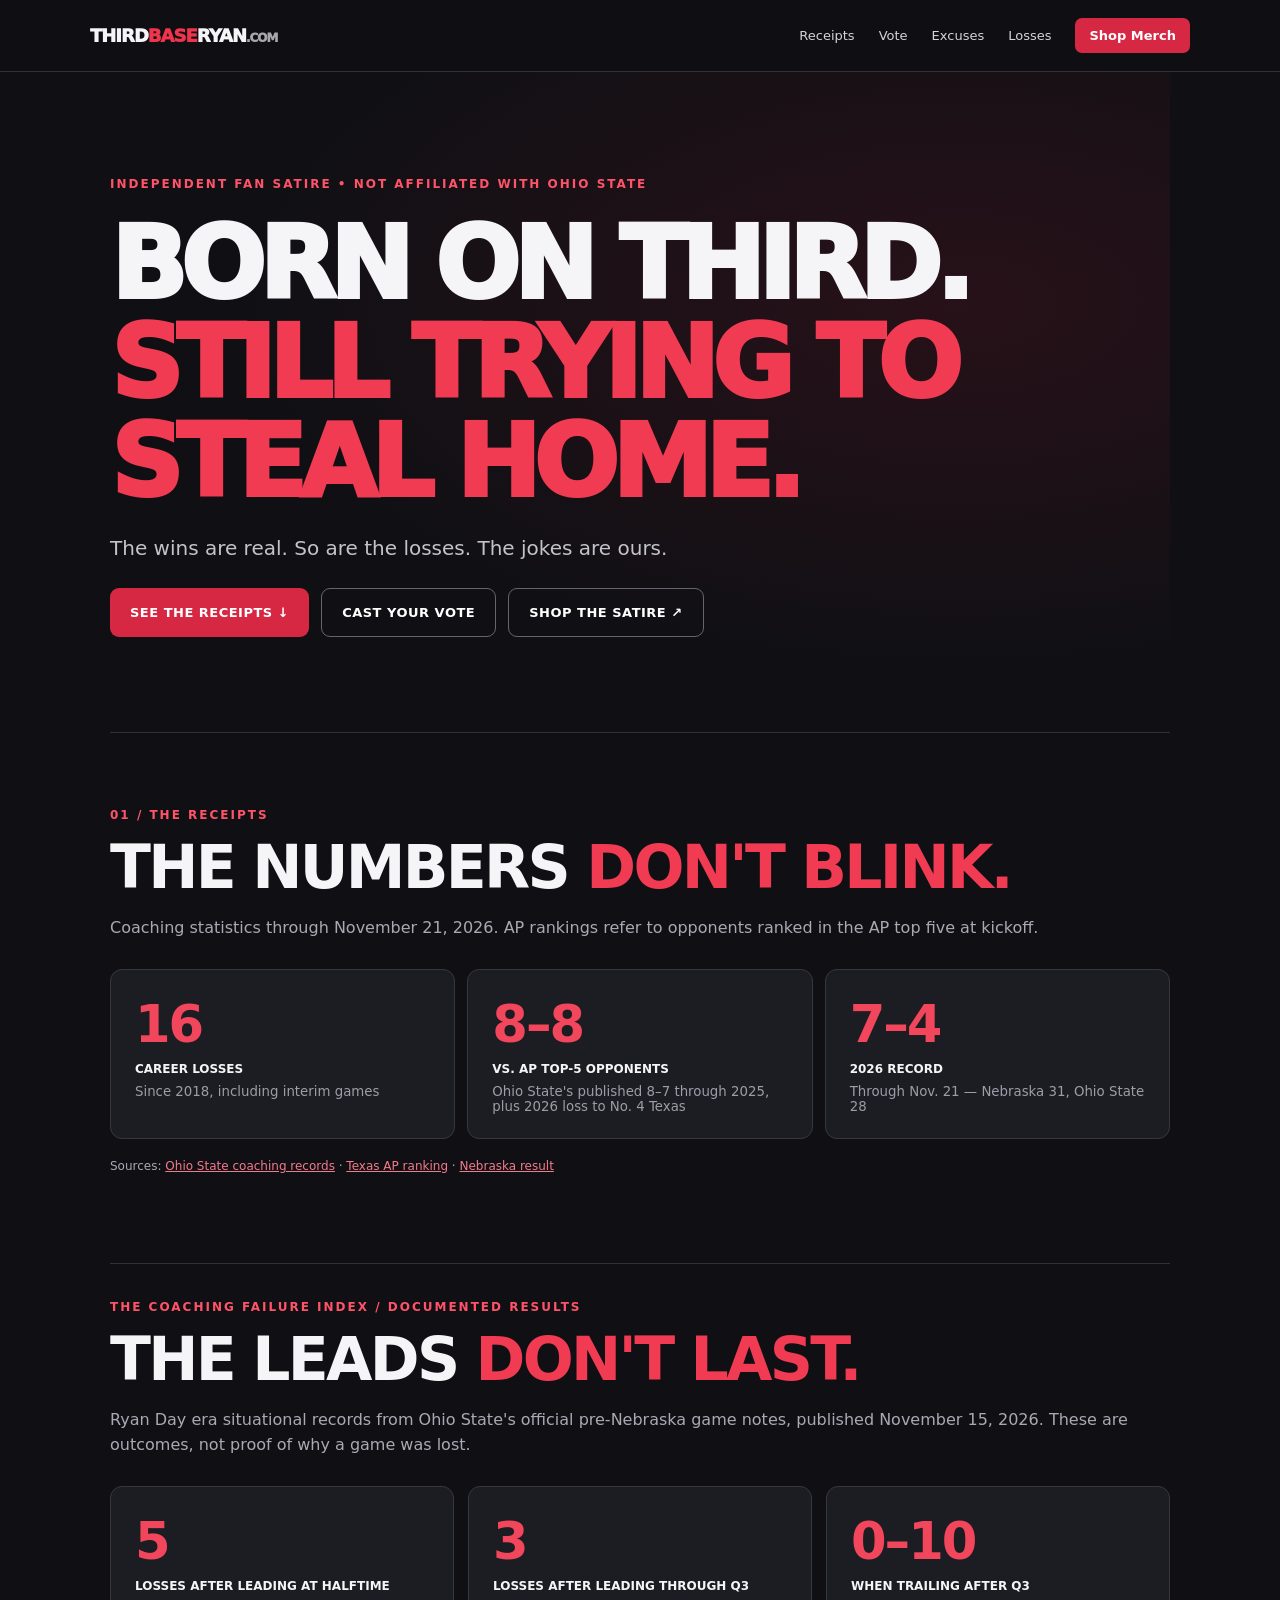
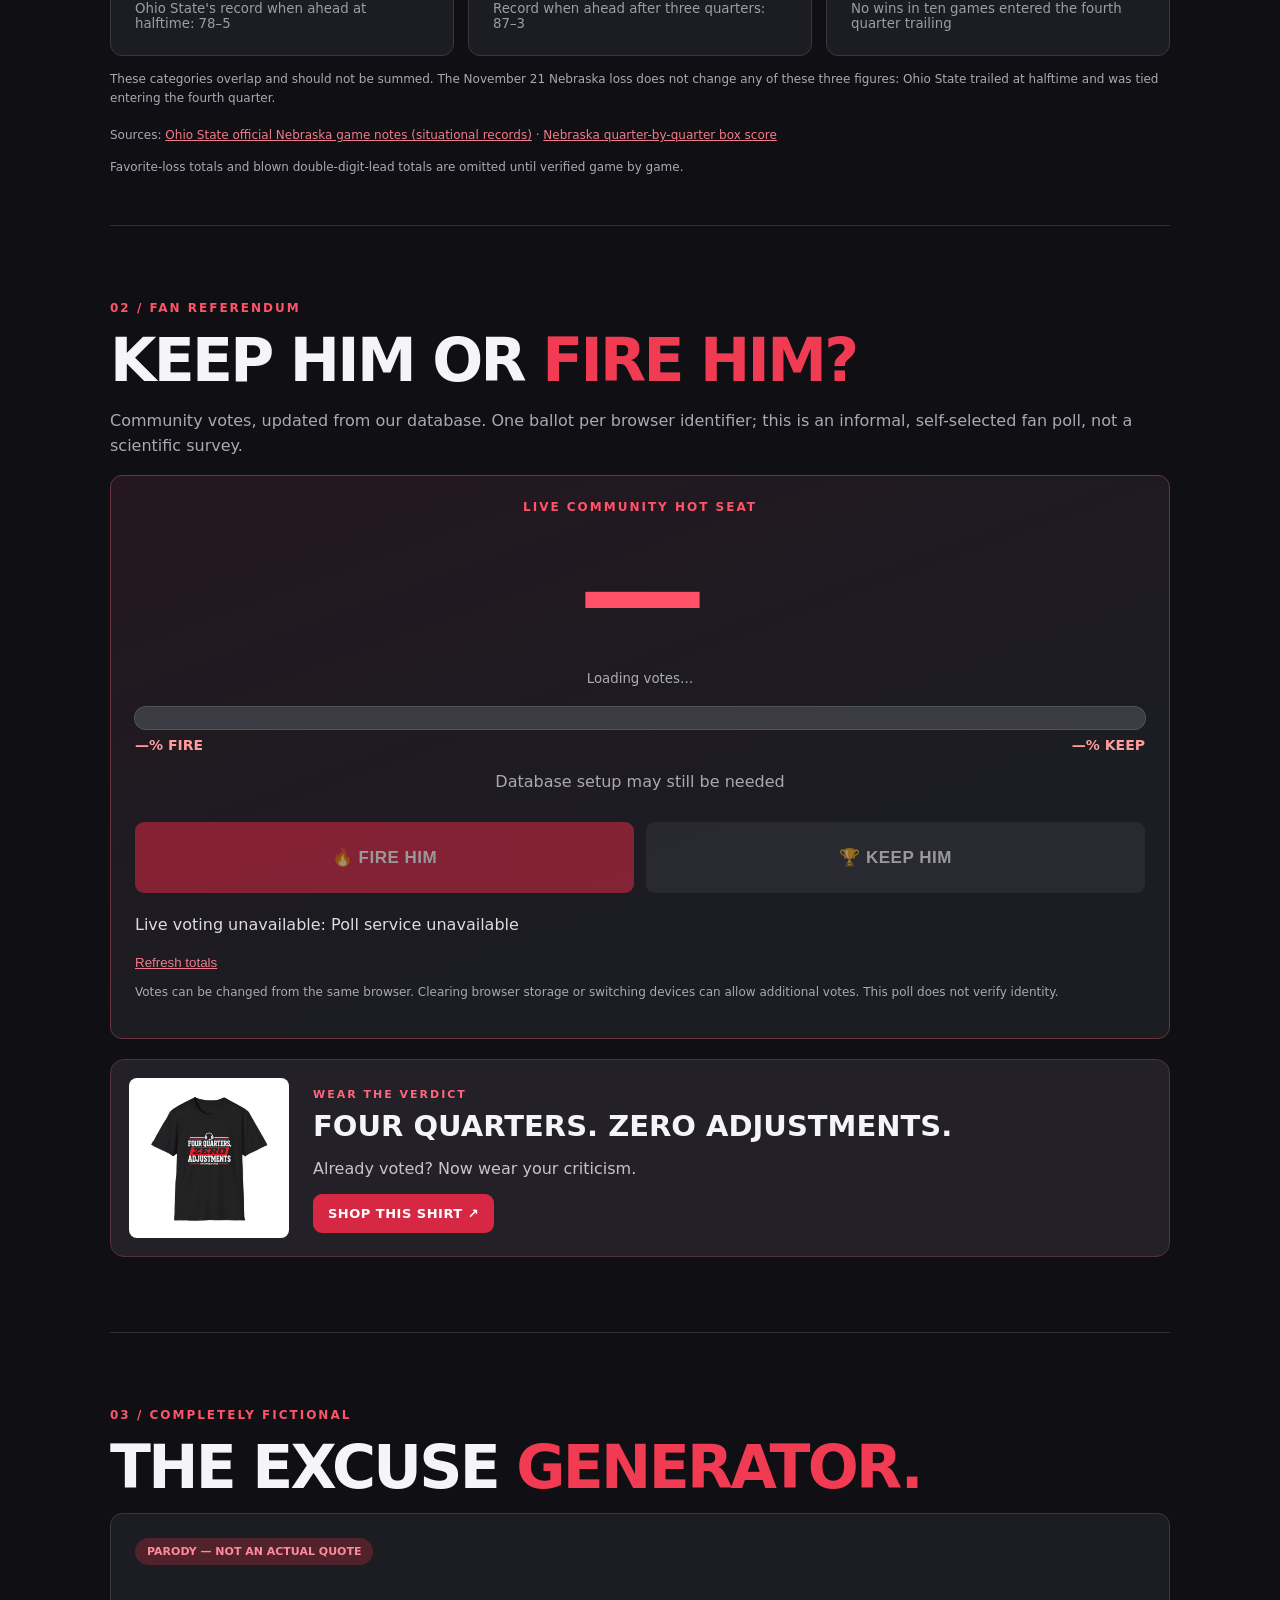
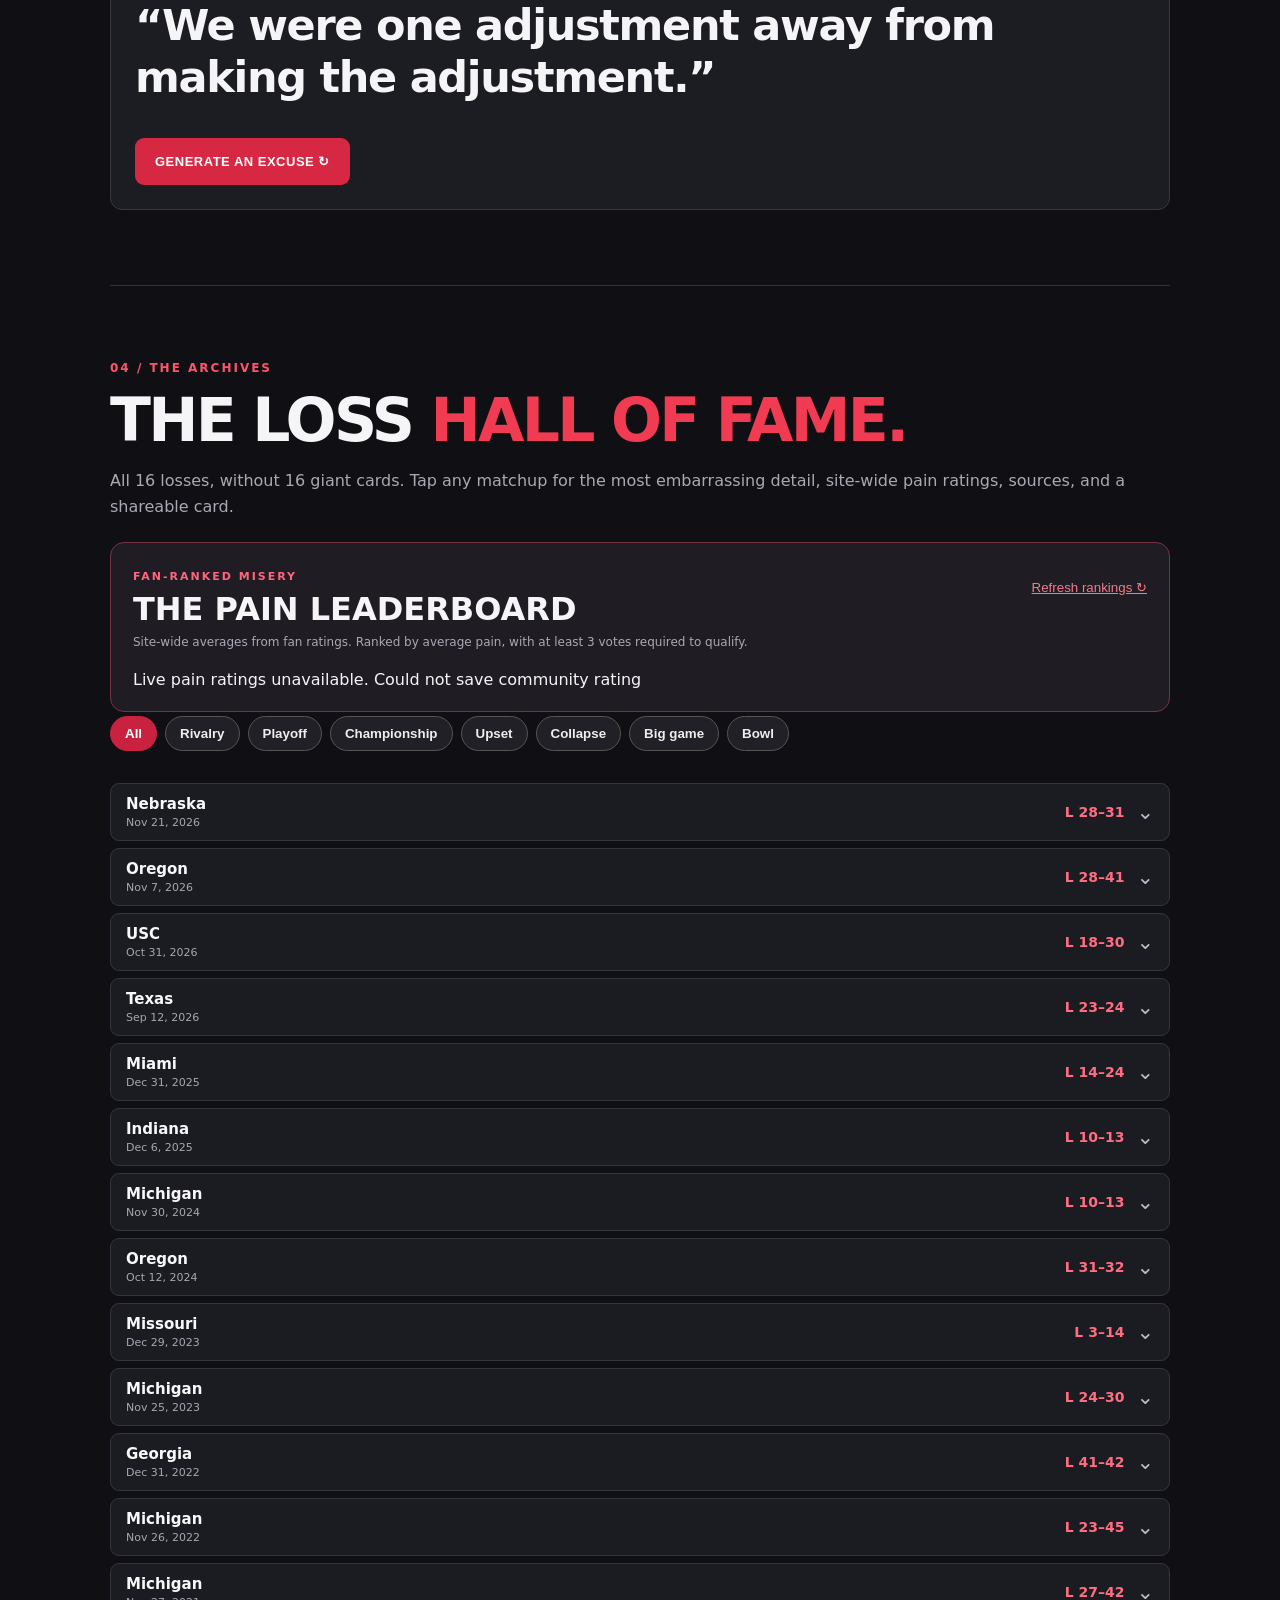
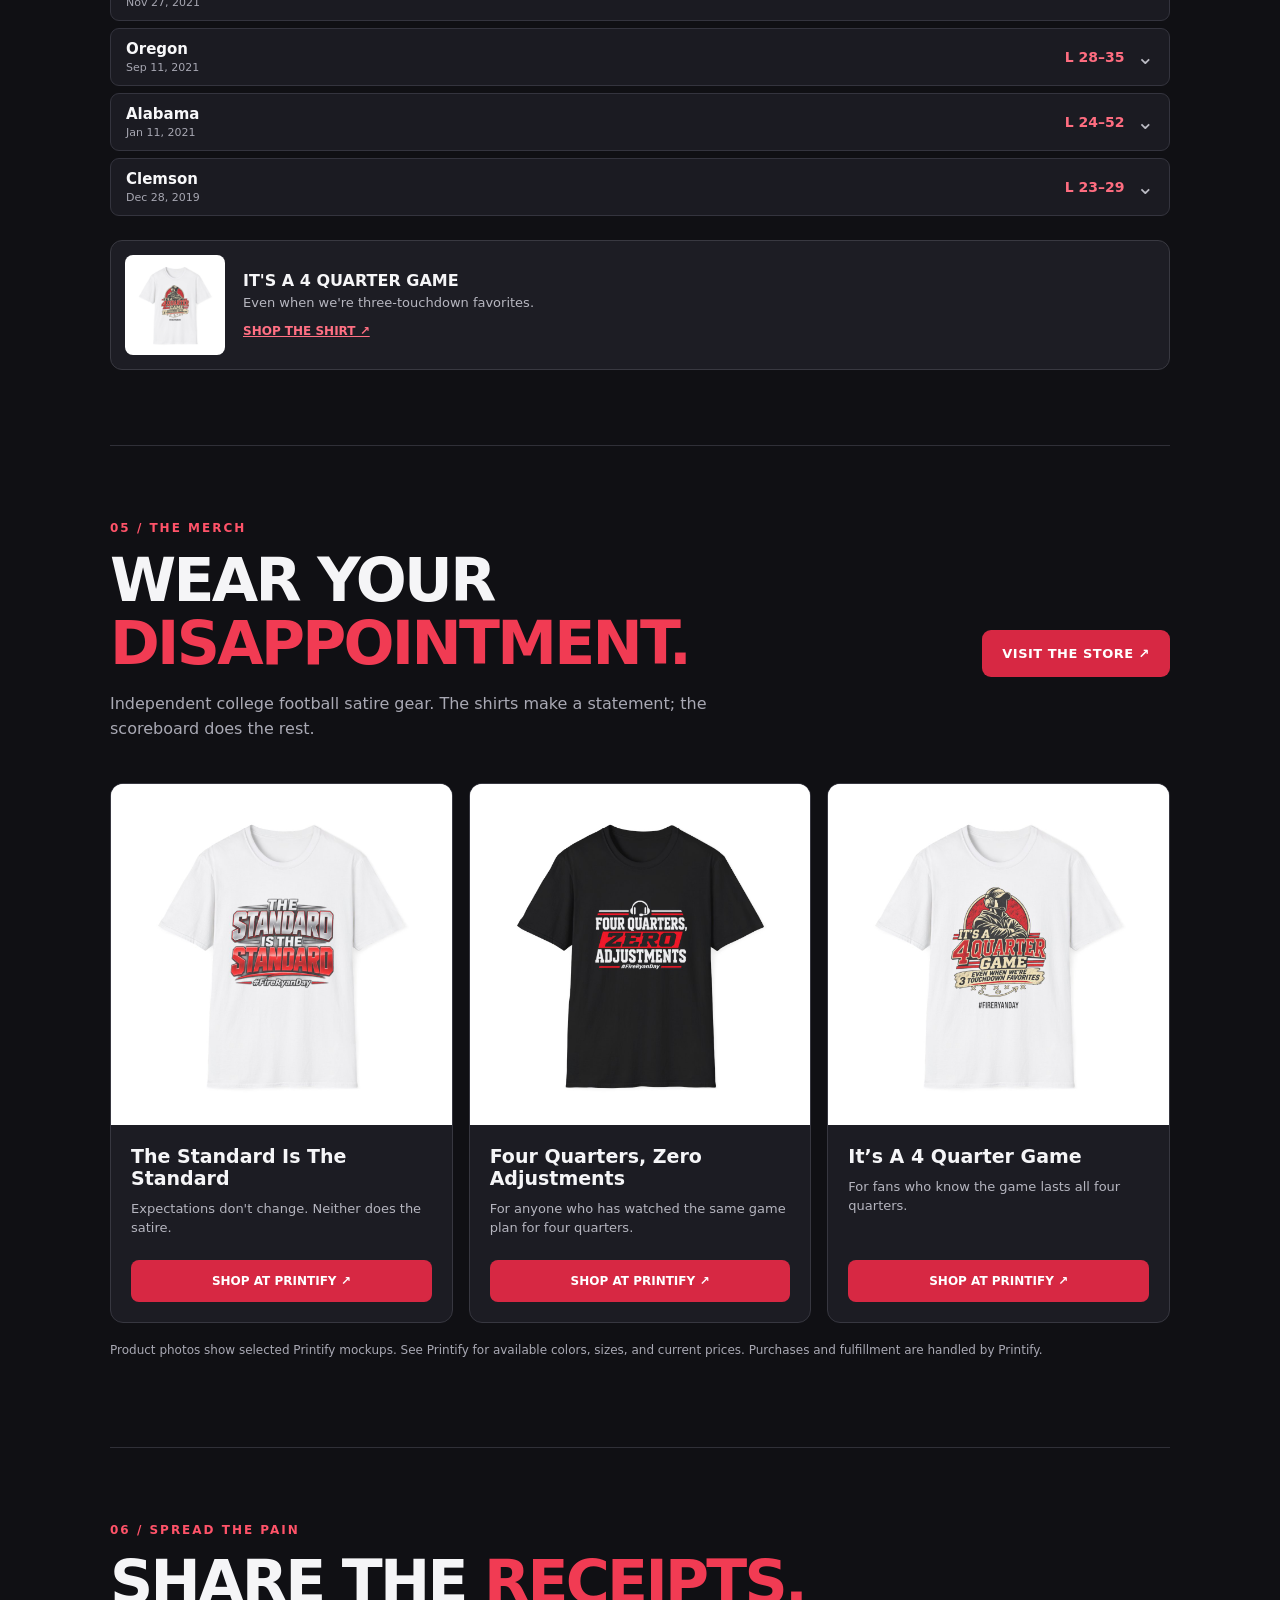
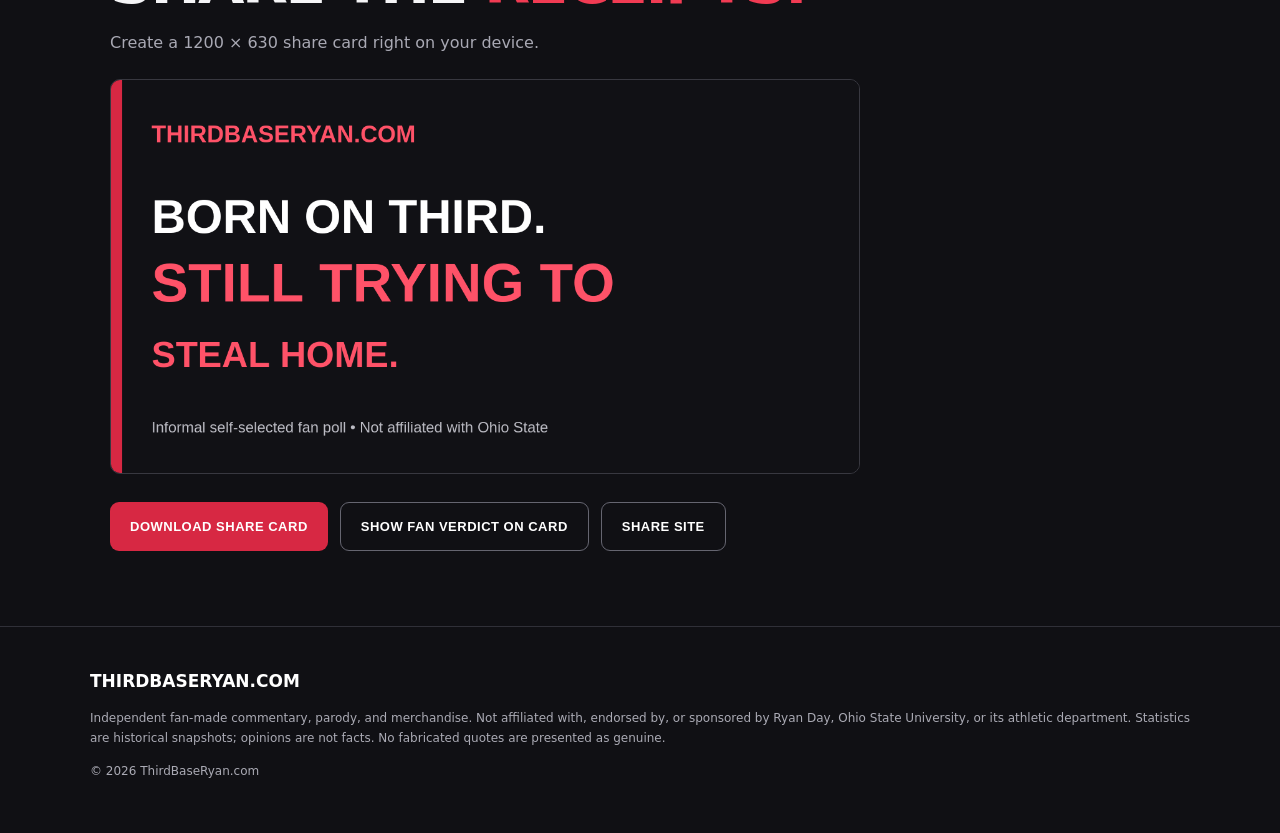
==== index.html @ 475bddb1 "Add files via upload" ====
<!doctype html><html lang="en"><head><meta charset="utf-8"><meta name="viewport" content="width=device-width,initial-scale=1"><meta name="theme-color" content="#101014"><meta name="description" content="Third Base Ryan: independent Ohio State coaching satire, sourced statistics, fan polls and the loss hall of fame."><meta property="og:type" content="website"><meta property="og:url" content="https://thirdbaseryan.com/"><meta property="og:site_name" content="ThirdBaseRyan"><meta property="og:title" content="ThirdBaseRyan | College Football Satire"><meta property="og:description" content="Born on Third. Still Trying to Steal Home. Vote, explore the Loss Hall of Fame, and join the satire."><meta property="og:image" content="https://thirdbaseryan.com/images/social-preview.png"><meta property="og:image:secure_url" content="https://thirdbaseryan.com/images/social-preview.png"><meta property="og:image:width" content="1200"><meta property="og:image:height" content="630"><meta property="og:image:alt" content="ThirdBaseRyan — Born on Third. Still Trying to Steal Home."><meta name="twitter:card" content="summary_large_image"><meta name="twitter:title" content="ThirdBaseRyan | College Football Satire"><meta name="twitter:description" content="Born on Third. Still Trying to Steal Home."><meta name="twitter:image" content="https://thirdbaseryan.com/images/social-preview.png"><title>ThirdBaseRyan.com | Born on Third</title><link rel="stylesheet" href="style.css"></head><body><header><a class="brand" href="#top">THIRD<span>BASE</span>RYAN<span class="dot">.COM</span></a><button class="menu" id="menu" aria-label="Toggle navigation" aria-expanded="false">☰</button><nav id="nav"><a href="#receipts">Receipts</a><a href="#vote">Vote</a><a href="#excuses">Excuses</a><a href="#losses">Losses</a><a class="nav-shop" href="#merch">Shop Merch</a></nav></header><main id="top"><section class="hero"><div class="eyebrow">INDEPENDENT FAN SATIRE • NOT AFFILIATED WITH OHIO STATE</div><h1>BORN ON THIRD.<br><em>STILL TRYING TO<br>STEAL HOME.</em></h1><p>The wins are real. So are the losses. The jokes are ours.</p><div class="actions"><a class="btn" href="#receipts">SEE THE RECEIPTS ↓</a><a class="btn ghost" href="#vote">CAST YOUR VOTE</a><a class="btn ghost" href="#merch">SHOP THE SATIRE ↗</a></div></section><section id="receipts"><div class="sectionlabel">01 / THE RECEIPTS</div><h2>THE NUMBERS <em>DON'T BLINK.</em></h2><p class="muted">Coaching statistics through November 21, 2026. AP rankings refer to opponents ranked in the AP top five at kickoff.</p><div class="stats receipts-stats"><article class="stat"><strong>16</strong><span>CAREER LOSSES</span><small>Since 2018, including interim games</small></article><article class="stat"><strong>8–8</strong><span>VS. AP TOP-5 OPPONENTS</span><small>Ohio State's published 8–7 through 2025, plus 2026 loss to No. 4 Texas</small></article><article class="stat"><strong>7–4</strong><span>2026 RECORD</span><small>Through Nov. 21 — Nebraska 31, Ohio State 28</small></article></div><p class="sources">Sources: <a href="https://ohiostatebuckeyes.com/staff-directory/ryan-day/108" target="_blank" rel="noopener">Ohio State coaching records</a> · <a href="https://www.ncaa.com/news/football/article/2026-09-13/texas-climbs-no-1-oregon-plummets-latest-ap-top-25-college-football-rankings" target="_blank" rel="noopener">Texas AP ranking</a> · <a href="https://ohiostatebuckeyes.com/news/2026/11/21/football-buckeyes-drop-tightly-contested-game-at-nebraska" target="_blank" rel="noopener">Nebraska result</a></p></section><section id="failure-index" aria-labelledby="failure-title" style="padding-top:36px;padding-bottom:36px"><div class="sectionlabel">THE COACHING FAILURE INDEX / DOCUMENTED RESULTS</div><h2 id="failure-title">THE LEADS <em>DON'T LAST.</em></h2><p class="muted">Ryan Day era situational records from Ohio State's official pre-Nebraska game notes, published November 15, 2026. These are outcomes, not proof of why a game was lost.</p><div class="stats" style="display:grid;grid-template-columns:repeat(auto-fit,minmax(190px,1fr));gap:14px"><article class="stat"><strong>5</strong><span>LOSSES AFTER LEADING AT HALFTIME</span><small>Ohio State's record when ahead at halftime: 78–5</small></article><article class="stat"><strong>3</strong><span>LOSSES AFTER LEADING THROUGH Q3</span><small>Record when ahead after three quarters: 87–3</small></article><article class="stat"><strong>0–10</strong><span>WHEN TRAILING AFTER Q3</span><small>No wins in ten games entered the fourth quarter trailing</small></article></div><p class="muted small" style="margin-top:14px">These categories overlap and should not be summed. The November 21 Nebraska loss does not change any of these three figures: Ohio State trailed at halftime and was tied entering the fourth quarter.</p><p class="sources">Sources: <a href="https://ohiostatebuckeyes.com/documents/download/2026/11/15/11_Nebraska.pdf" target="_blank" rel="noopener noreferrer">Ohio State official Nebraska game notes (situational records)</a> · <a href="https://ohiostatebuckeyes.com/news/2026/11/21/football-buckeyes-drop-tightly-contested-game-at-nebraska" target="_blank" rel="noopener noreferrer">Nebraska quarter-by-quarter box score</a></p><p class="muted small">Favorite-loss totals and blown double-digit-lead totals are omitted until verified game by game.</p></section><section id="vote"><div class="sectionlabel">02 / FAN REFERENDUM</div><h2>KEEP HIM OR <em>FIRE HIM?</em></h2><p class="muted">Community votes, updated from our database. One ballot per browser identifier; this is an informal, self-selected fan poll, not a scientific survey.</p><div class="panel"><div class="hotseat"><span>LIVE COMMUNITY HOT SEAT</span><strong id="heatValue">—</strong><small id="heatLabel">Loading votes…</small><div class="meter" role="progressbar" aria-label="Percent voting fire" aria-valuemin="0" aria-valuemax="100" aria-valuenow="0" id="heatMeter"><div id="heatFill"></div></div><div class="meterLabels"><span id="firePct">—% FIRE</span><span id="keepPct">—% KEEP</span></div><p id="voteCount" class="muted">Loading…</p></div><div class="votegrid"><button data-vote="fire" class="vote fire" disabled>🔥 FIRE HIM</button><button data-vote="keep" class="vote keep" disabled>🏆 KEEP HIM</button></div><div id="voteResult" class="result" aria-live="polite">Connecting to community poll…</div><div id="postVoteShare" class="post-vote-share" hidden><p id="postVoteMessage"></p><button class="btn" id="shareMyVote">SHARE MY VOTE ↗</button></div><button class="textbtn" id="refreshVote">Refresh totals</button><p class="muted small">Votes can be changed from the same browser. Clearing browser storage or switching devices can allow additional votes. This poll does not verify identity.</p></div><aside class="featured-merch"><a class="featured-image" href="https://thirdbaseryan.printify.me/product/34878460" target="_blank" rel="noopener noreferrer"><img src="images/merch-zero-adjustments.jpg" alt="Four Quarters, Zero Adjustments black shirt" loading="lazy"></a><div><span class="feature-kicker">WEAR THE VERDICT</span><h3>FOUR QUARTERS. ZERO ADJUSTMENTS.</h3><p>Already voted? Now wear your criticism.</p><a class="btn" href="https://thirdbaseryan.printify.me/product/34878460" target="_blank" rel="noopener noreferrer">SHOP THIS SHIRT ↗</a></div></aside></section><section id="excuses"><div class="sectionlabel">03 / COMPLETELY FICTIONAL</div><h2>THE EXCUSE <em>GENERATOR.</em></h2><div class="panel quote"><span class="pill">PARODY — NOT AN ACTUAL QUOTE</span><blockquote id="excuse">“We were one adjustment away from making the adjustment.”</blockquote><button class="btn" id="nextExcuse">GENERATE AN EXCUSE ↻</button></div></section><section id="losses"><div class="sectionlabel">04 / THE ARCHIVES</div><h2>THE LOSS <em>HALL OF FAME.</em></h2><p class="muted">All 16 losses, without 16 giant cards. Tap any matchup for the most embarrassing detail, site-wide pain ratings, sources, and a shareable card.</p><div class="pain-leaderboard" aria-labelledby="pain-leaderboard-title"><div class="pain-board-head"><div><span class="feature-kicker">FAN-RANKED MISERY</span><h3 id="pain-leaderboard-title">THE PAIN LEADERBOARD</h3><p class="muted small">Site-wide averages from fan ratings. Ranked by average pain, with at least 3 votes required to qualify.</p></div><button id="refreshPain" class="textbtn" type="button">Refresh rankings ↻</button></div><div id="painLeaderboard" aria-live="polite" class="pain-board-list"><p class="muted">Loading community rankings…</p></div></div><div id="lossList" class="losslist"></div><aside class="loss-merch-callout"><img src="images/merch-four-quarter-game.jpg" alt="It’s A 4 Quarter Game shirt" loading="lazy"><div><strong>IT'S A 4 QUARTER GAME</strong><p>Even when we're three-touchdown favorites.</p><a href="https://thirdbaseryan.printify.me/product/34878092" target="_blank" rel="noopener noreferrer">SHOP THE SHIRT ↗</a></div></aside></section><section id="merch" aria-labelledby="merch-title"><div class="sectionlabel">05 / THE MERCH</div><div class="merch-intro"><div><h2 id="merch-title">WEAR YOUR <em>DISAPPOINTMENT.</em></h2><p class="muted">Independent college football satire gear. The shirts make a statement; the scoreboard does the rest.</p></div><a class="btn" href="https://thirdbaseryan.printify.me/" target="_blank" rel="noopener noreferrer">VISIT THE STORE ↗</a></div><div class="merch-grid"><article class="merch-card"><div class="merch-art merch-photo"><img src="images/merch-standard.jpg" alt="The Standard Is The Standard white T-shirt product mockup" loading="lazy" width="1200" height="1200"></div><div class="merch-info"><h3>The Standard Is The Standard</h3><p>Expectations don't change. Neither does the satire.</p><a href="https://thirdbaseryan.printify.me/product/34878216" target="_blank" rel="noopener noreferrer" aria-label="Shop The Standard Is The Standard at Printify">SHOP AT PRINTIFY ↗</a></div></article><article class="merch-card"><div class="merch-art merch-photo"><img src="images/merch-zero-adjustments.jpg" alt="Four Quarters Zero Adjustments black T-shirt product mockup" loading="lazy" width="1200" height="1200"></div><div class="merch-info"><h3>Four Quarters, Zero Adjustments</h3><p>For anyone who has watched the same game plan for four quarters.</p><a href="https://thirdbaseryan.printify.me/product/34878460" target="_blank" rel="noopener noreferrer" aria-label="Shop Four Quarters Zero Adjustments at Printify">SHOP AT PRINTIFY ↗</a></div></article><article class="merch-card"><div class="merch-art merch-photo"><img src="images/merch-four-quarter-game.jpg" alt="It’s A 4 Quarter Game white T-shirt product mockup" loading="lazy" width="1200" height="1200"></div><div class="merch-info"><h3>It’s A 4 Quarter Game</h3><p>For fans who know the game lasts all four quarters.</p><a href="https://thirdbaseryan.printify.me/product/34878092" target="_blank" rel="noopener noreferrer" aria-label="Shop It’s A 4 Quarter Game at Printify">SHOP AT PRINTIFY ↗</a></div></article></div><p class="merch-note">Product photos show selected Printify mockups. See Printify for available colors, sizes, and current prices. Purchases and fulfillment are handled by Printify.</p></section><section id="share"><div class="sectionlabel">06 / SPREAD THE PAIN</div><h2>SHARE THE <em>RECEIPTS.</em></h2><p class="muted">Create a 1200 × 630 share card right on your device.</p><canvas id="shareCanvas" width="1200" height="630" aria-label="Share card preview"></canvas><div class="actions"><button class="btn" id="download">DOWNLOAD SHARE CARD</button><button class="btn ghost" id="verdictCard">SHOW FAN VERDICT ON CARD</button><button class="btn ghost" id="shareButton">SHARE SITE</button></div></section></main><footer><b>THIRDBASERYAN.COM</b><p>Independent fan-made commentary, parody, and merchandise. Not affiliated with, endorsed by, or sponsored by Ryan Day, Ohio State University, or its athletic department. Statistics are historical snapshots; opinions are not facts. No fabricated quotes are presented as genuine.</p><p>© <span id="year"></span> ThirdBaseRyan.com</p></footer><script src="app.js" defer></script></body></html>
---- style.css ----
:root{font-family:Inter,system-ui,-apple-system,Arial,sans-serif;color:#f5f5f7;background:#101014;scroll-behavior:smooth}*{box-sizing:border-box}body{margin:0}a{color:inherit}header{height:72px;display:flex;align-items:center;justify-content:space-between;gap:20px;padding:0 max(20px,calc((100vw - 1100px)/2));border-bottom:1px solid #303038;position:sticky;top:0;background:#101014f5;z-index:5}.brand{font-size:18px;font-weight:1000;text-decoration:none;letter-spacing:-1px}.brand span{color:#ef344c}.brand .dot{color:#a7a7ae;font-size:12px}nav{display:flex;gap:24px}nav a{text-decoration:none;font-size:13px;color:#d4d4dc}nav a:hover{color:#ff5064}.menu{display:none}main{max-width:1100px;margin:auto;padding:0 20px}.hero{padding:105px 0 95px;min-height:570px;background:radial-gradient(ellipse at 80% 35%,#57132255,transparent 60%)}.eyebrow,.sectionlabel{font-size:12px;font-weight:900;letter-spacing:2px;color:#ff5369}.hero h1{font-size:clamp(46px,8vw,100px);letter-spacing:-.065em;line-height:.99;margin:24px 0;font-weight:1000}em{color:#f13b53;font-style:normal}.hero p{font-size:20px;color:#c3c3cb}.actions{display:flex;gap:12px;flex-wrap:wrap;margin-top:28px}.btn,.vote{border:0;cursor:pointer;text-decoration:none;display:inline-flex;align-items:center;justify-content:center;border-radius:9px;padding:16px 20px;background:#d72843;color:white;font-size:13px;font-weight:900;letter-spacing:.5px}.btn:hover,.vote:hover{filter:brightness(1.15)}.ghost{background:transparent;border:1px solid #656570}.sectionlabel{margin-bottom:14px}section:not(.hero){padding:75px 0;border-top:1px solid #303038}h2{font-size:clamp(32px,5vw,60px);line-height:1.05;letter-spacing:-.045em;margin:0 0 14px}.muted,.sources{color:#a9a9b4;line-height:1.6}.sources{font-size:12px;margin-top:18px}.sources a{color:#f17b8b}.stats{display:grid;grid-template-columns:repeat(4,1fr);gap:12px;margin-top:28px}.stat,.panel,.loss{background:#1c1c23;border:1px solid #373740;border-radius:12px;padding:24px}.stat strong{display:block;color:#f1465b;font-size:clamp(34px,4vw,57px);letter-spacing:-2px}.stat span{font-size:12px;font-weight:900;display:block;margin-top:8px}.stat small{display:block;color:#9d9da7;margin-top:8px}.votegrid{display:grid;grid-template-columns:1fr 1fr;gap:12px}.vote{font-size:17px;padding:25px 10px}.keep{background:#34343d}.vote:disabled{opacity:.55;cursor:default}.result{margin-top:22px;color:#ddd;min-height:25px}.textbtn{background:none;border:0;color:#f17b8b;text-decoration:underline;cursor:pointer;margin-top:15px;padding:0}.pill{display:inline-block;background:#51212c;color:#ff8b9a;border-radius:30px;padding:7px 12px;font-size:11px;font-weight:900}.quote blockquote{font-size:clamp(25px,4vw,43px);line-height:1.2;font-weight:850;letter-spacing:-.03em;margin:35px 0}.losslist{display:grid;gap:12px;margin-top:25px}.loss{display:flex;justify-content:space-between;gap:20px;align-items:center}.loss h3{margin:0 0 8px}.loss p{color:#aaaab4;margin:0 0 8px}.loss a{font-size:12px;color:#ff8b9a}.score{font-size:24px;font-weight:900;color:#f04a5f;white-space:nowrap}canvas{display:block;width:100%;height:auto;max-width:750px;border:1px solid #383840;border-radius:10px;margin-top:24px}footer{border-top:1px solid #303038;padding:40px max(20px,calc((100vw - 1100px)/2));color:#aaaab4;font-size:12px;line-height:1.7}footer b{color:white;font-size:17px}button:focus-visible,a:focus-visible{outline:3px solid white;outline-offset:3px}@media(max-width:700px){header{height:64px}.brand{font-size:16px}.menu{display:block;background:transparent;border:1px solid #555;color:white;border-radius:6px;padding:8px 12px}nav{display:none;position:absolute;top:64px;left:0;right:0;background:#19191f;padding:20px;flex-direction:column}nav.open{display:flex}.hero{padding:78px 0;min-height:480px}.hero p{font-size:17px}.stats{grid-template-columns:repeat(2,1fr)}.stat{padding:17px}.stat strong{font-size:39px}.votegrid{grid-template-columns:1fr}.loss{align-items:flex-start;flex-direction:column}.score{font-size:20px}section:not(.hero){padding:60px 0}}

.hotseat{margin-bottom:28px}.hotseat>span{display:block;color:#ff5369;font-size:12px;letter-spacing:2px;font-weight:900}.hotseat>strong{display:block;font-size:clamp(62px,12vw,110px);letter-spacing:-5px;line-height:1.2}.hotseat>small{color:#aaaab4}.meter{height:16px;border-radius:999px;background:#3a3a42;overflow:hidden;margin-top:20px}.meter>div{width:0;height:100%;background:linear-gradient(90deg,#f24960,#ff9b47);transition:width .35s}.meterLabels{display:flex;justify-content:space-between;margin-top:8px;color:#ff9b9b;font-weight:800;font-size:12px}.small{font-size:12px}.vote[aria-pressed="true"]{outline:3px solid #fff;outline-offset:2px}

.lossfilters{display:flex;gap:8px;overflow-x:auto;padding:4px 0 16px;scrollbar-width:thin}.lossfilter{flex:none;border:1px solid #555;color:#eee;background:#202026;border-radius:99px;padding:9px 14px;font-weight:700;cursor:pointer}.lossfilter[aria-pressed="true"]{background:#c92240;border-color:#c92240;color:#fff}.lossmeta{font-size:.8rem;opacity:.75;margin:5px 0}.loss .score{white-space:nowrap}

/* Interactive Loss Hall additions */
.loss-tools{display:flex;gap:14px;align-items:center;justify-content:space-between;flex-wrap:wrap;margin-top:16px;padding-top:14px;border-top:1px solid rgba(255,255,255,.12)}
.loss-rating{display:flex;align-items:center;gap:3px;flex-wrap:wrap}.loss-rating span{font-size:10px;letter-spacing:.08em;color:#b9b9c1;margin-right:6px}.pain-btn{border:0;background:transparent;color:#777783;font-size:24px;cursor:pointer;padding:4px;min-width:30px;min-height:40px}.pain-btn.selected{color:#ff5268}.pain-btn:focus-visible,.loss-share:focus-visible{outline:2px solid #fff;outline-offset:3px}.loss-share{background:#d72843;color:#fff;border:0;border-radius:6px;padding:11px 13px;font-weight:800;font-size:11px;cursor:pointer;min-height:44px}.loss:target{outline:2px solid #ff5268;scroll-margin-top:90px}

/* ThirdBaseRyan x Printify merch integration */
nav .nav-shop{background:#d72843;color:#fff;border-radius:7px;padding:10px 14px;font-weight:900;margin:-10px 0}nav .nav-shop:hover{background:#f13b53;color:#fff}#merch{scroll-margin-top:76px}.merch-intro{display:flex;align-items:center;justify-content:space-between;gap:22px;margin-bottom:25px}.merch-intro .muted{max-width:650px}.merch-intro .btn{flex-shrink:0}.merch-grid{display:grid;grid-template-columns:repeat(3,minmax(0,1fr));gap:16px}.merch-card{overflow:hidden;background:#1c1c23;border:1px solid #373740;border-radius:13px;display:flex;flex-direction:column}.merch-art{aspect-ratio:4/4.5;display:flex;flex-direction:column;justify-content:center;align-items:center;gap:12px;text-align:center;padding:22px;background:radial-gradient(ellipse at center,#38333b,#141418 73%);color:#fff;letter-spacing:-.04em;font-weight:1000;line-height:1.04}.merch-art span{font-size:clamp(19px,2.6vw,33px)}.merch-art strong{font-size:clamp(34px,4vw,55px);color:#ff425a}.merch-art small{font-size:11px;color:#bcbcc6;letter-spacing:.12em}.art-standard strong{color:#fff;text-shadow:3px 3px #b91d37}.art-quarters strong{background:#d72843;color:#fff;width:100%;padding:12px 0;transform:skew(-7deg)}.art-third{background:linear-gradient(140deg,#2e101a,#17171d 65%)}.art-third strong{font-size:clamp(47px,6vw,80px)}.merch-info{padding:20px;display:flex;flex-direction:column;flex:1}.merch-info h3{font-size:19px;margin:0 0 10px}.merch-info p{color:#b5b5bf;line-height:1.5;font-size:13px;margin:0 0 22px;flex:1}.merch-info a{display:block;text-align:center;background:#d72843;color:#fff;text-decoration:none;border-radius:8px;padding:14px 10px;font-size:12px;font-weight:900}.merch-info a:hover{background:#ed3854}.merch-note{font-size:12px;color:#a9a9b4;line-height:1.6;margin-top:18px}@media(max-width:700px){nav .nav-shop{margin:0;text-align:center}.merch-intro{flex-direction:column;align-items:flex-start}.merch-grid{grid-template-columns:1fr;gap:18px}.merch-art{aspect-ratio:5/3}.merch-art span{font-size:30px}.merch-art strong{font-size:50px}.art-third strong{font-size:70px}}

/* Actual Printify mockup photography */
.merch-art.merch-photo{padding:0;aspect-ratio:1/1;background:#f7f7f7;display:block;overflow:hidden}.merch-photo img{display:block;width:100%;height:100%;object-fit:contain}.merch-card{min-width:0}@media(max-width:700px){.merch-art.merch-photo{aspect-ratio:1/1}}

/* Compact, expandable Hall of Fame */
.losslist{display:grid;gap:7px;margin-top:16px}
.losslist .loss-compact{display:block;padding:0;background:#1b1b22;border:1px solid #34343e;border-radius:9px;overflow:hidden}
.loss-compact summary{list-style:none;cursor:pointer;display:flex;align-items:center;gap:12px;padding:11px 15px;min-height:54px}
.loss-compact summary::-webkit-details-marker{display:none}
.loss-summary-main{display:flex;flex-direction:column;gap:3px;flex:1;min-width:0}
.loss-summary-main strong{font-size:15px;color:#f8f8fa}
.loss-summary-main small{font-size:11px;color:#a7a7b2}
.loss-compact-score{color:#ff6d80;font-size:14px;white-space:nowrap}
.loss-chevron{color:#bcbcc4;font-size:21px;transition:transform .15s}
.loss-compact[open] .loss-chevron{transform:rotate(180deg)}
.loss-compact summary:hover{background:#25252e}
.loss-compact summary:focus-visible{outline:2px solid #ff5268;outline-offset:-3px}
.loss-detail{border-top:1px solid #35353e;padding:15px 17px 17px}
.loss-detail h3{margin:0 0 7px;font-size:17px}
.loss-detail .loss-embarrassment{color:#e4e4e9;line-height:1.55;margin:10px 0 12px}
.loss-detail .loss-tools{margin-top:12px}
.receipts-stats{grid-template-columns:repeat(3,minmax(0,1fr))}
@media(max-width:640px){.receipts-stats{grid-template-columns:1fr}.loss-compact summary{padding:10px 12px}.loss-summary-main strong{font-size:14px}.loss-compact-score{font-size:13px}}


/* Launch improvements: stronger live meter, post-vote sharing, contextual merchandise */
#vote .panel{border-color:#6a3440;background:linear-gradient(160deg,#24171f,#1c1c23 65%)}
.hotseat{text-align:center}.hotseat>strong{color:#ff5268;font-size:clamp(70px,13vw,128px)}
.hotseat .meter{height:22px;background:#3b3b43;box-shadow:0 0 0 1px #52525a}
.hotseat .meter>div{background:linear-gradient(90deg,#b91837,#f34459,#ff9a54)}
.hotseat .meterLabels{font-size:14px}
.post-vote-share{margin-top:16px;padding:18px;border:1px solid #834353;background:#361d29;border-radius:10px}
.post-vote-share[hidden]{display:none}.post-vote-share p{margin:0 0 12px;color:#f7e9ed;font-weight:700}
.featured-merch{display:grid;grid-template-columns:160px 1fr;gap:24px;align-items:center;background:#242028;border:1px solid #54313b;border-radius:14px;margin-top:20px;padding:18px}
.featured-image{display:block}.featured-image img{width:100%;height:auto;border-radius:8px;display:block}
.feature-kicker{font-size:11px;letter-spacing:2px;color:#ff667b;font-weight:900}
.featured-merch h3{font-size:clamp(19px,3vw,29px);margin:7px 0}.featured-merch p{color:#c9c2ca}
.featured-merch .btn{padding:12px 15px}
.loss-merch-callout{display:flex;align-items:center;gap:18px;margin-top:24px;padding:14px;background:#1d1d24;border:1px solid #393941;border-radius:12px}
.loss-merch-callout img{width:100px;aspect-ratio:1;object-fit:cover;border-radius:8px}
.loss-merch-callout p{color:#b7b7c0;font-size:13px;margin:5px 0 10px}
.loss-merch-callout a{color:#ff7083;font-size:12px;font-weight:900}
@media(max-width:520px){.featured-merch{grid-template-columns:105px 1fr;gap:12px;padding:12px}.featured-merch h3{font-size:18px}.featured-merch p{font-size:12px}.featured-merch .btn{font-size:11px;padding:10px}.loss-merch-callout img{width:85px}}


/* Site-wide loss pain ratings and leaderboard */
.pain-leaderboard{background:#201c24;border:1px solid #743343;border-radius:14px;padding:22px;margin-top:22px}
.pain-board-head{display:flex;align-items:flex-start;justify-content:space-between;gap:20px}
.pain-board-head h3{font-size:clamp(23px,3vw,32px);margin:6px 0 5px}
.pain-board-head .muted{margin:0 0 18px}
.pain-board-list{display:grid;gap:7px}
.pain-rank-row{display:grid;grid-template-columns:45px 1fr auto 90px;align-items:center;gap:10px;text-decoration:none;padding:12px 14px;background:#29232d;border:1px solid #483541;border-radius:8px}
.pain-rank-row:hover{background:#3c2935}
.pain-rank-number{color:#ff7285;font-size:17px}
.pain-rank-name{font-weight:750}
.pain-rank-score{color:#ff8a9b;white-space:nowrap}
.pain-rank-row small{text-align:right;color:#bbb2bf}
.community-pain{width:100%;font-size:12px;color:#ddd5df;padding-top:6px}
.loss-rating{max-width:100%}
.pain-btn:disabled{opacity:.55;cursor:wait}
@media(max-width:600px){.pain-leaderboard{padding:14px}.pain-board-head{flex-direction:column;gap:0}.pain-rank-row{grid-template-columns:30px 1fr auto;gap:7px;padding:10px 8px}.pain-rank-row small{grid-column:2/4;text-align:left}}
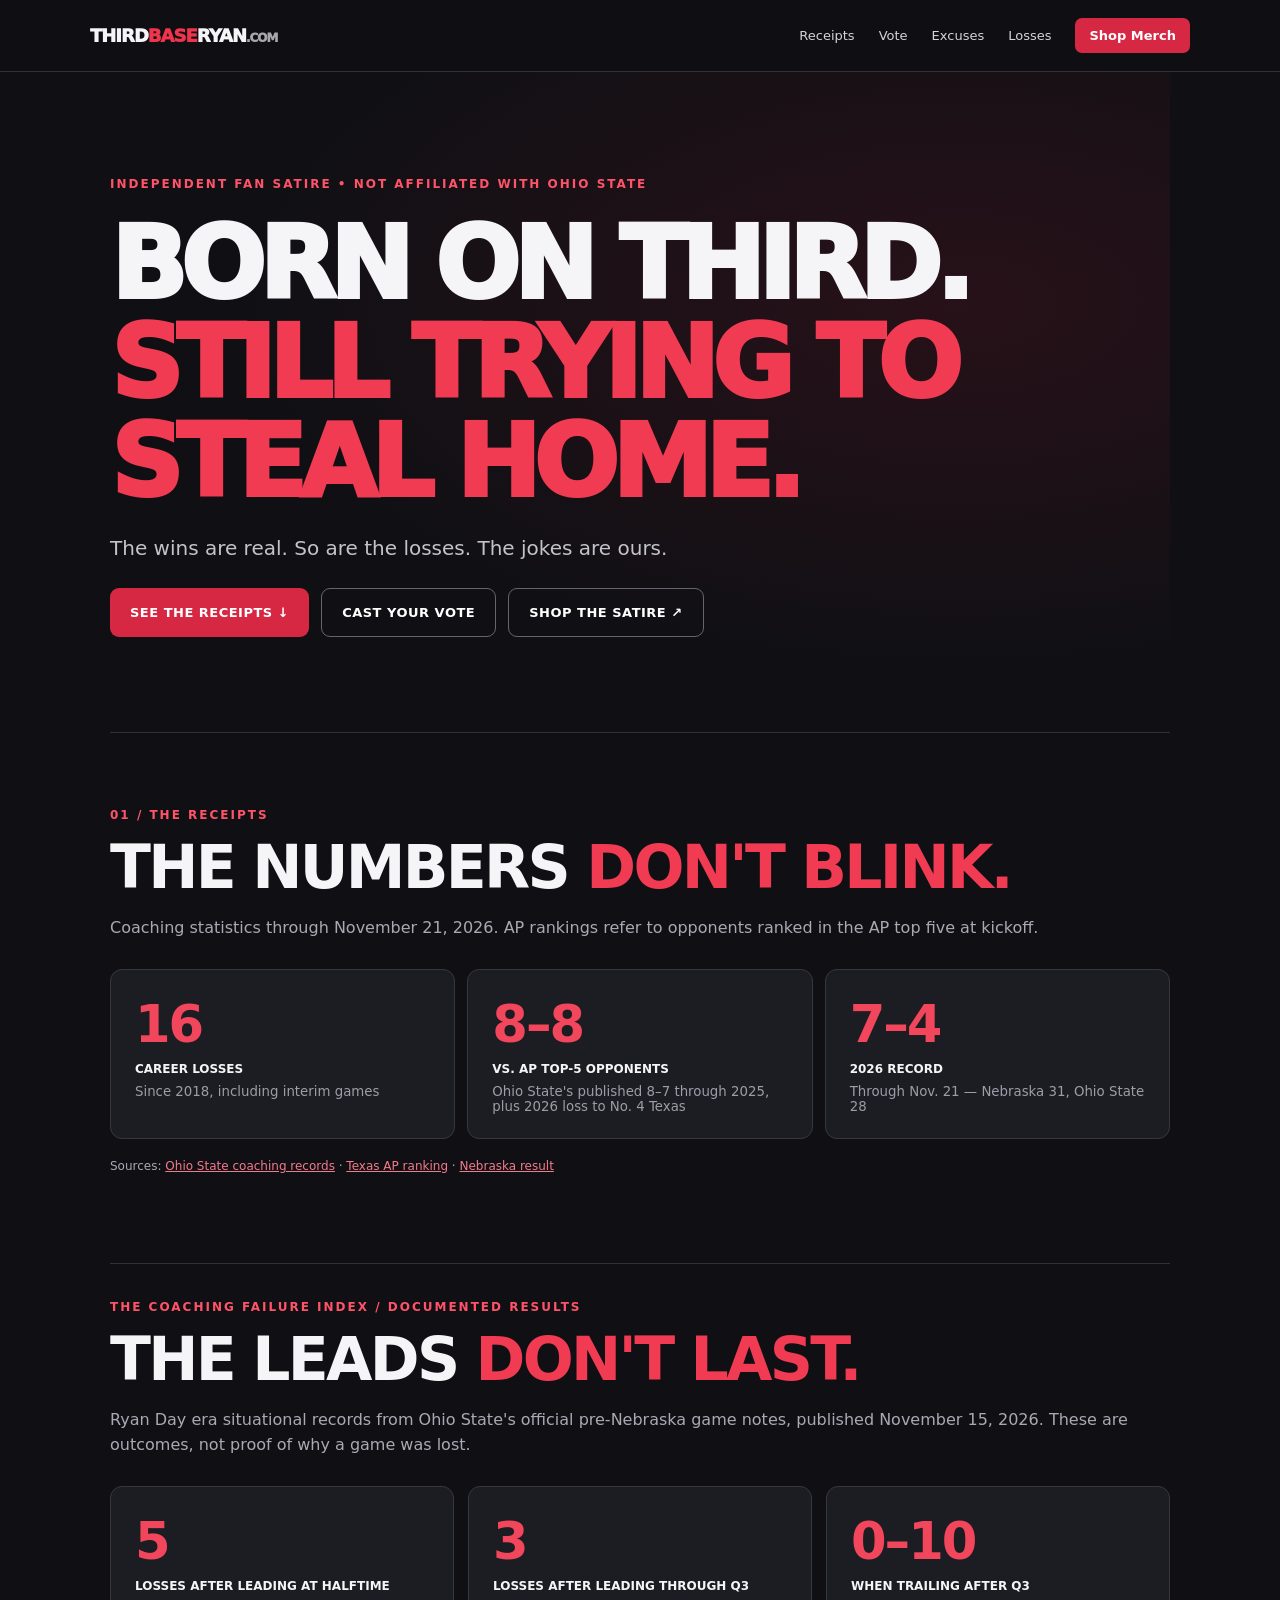
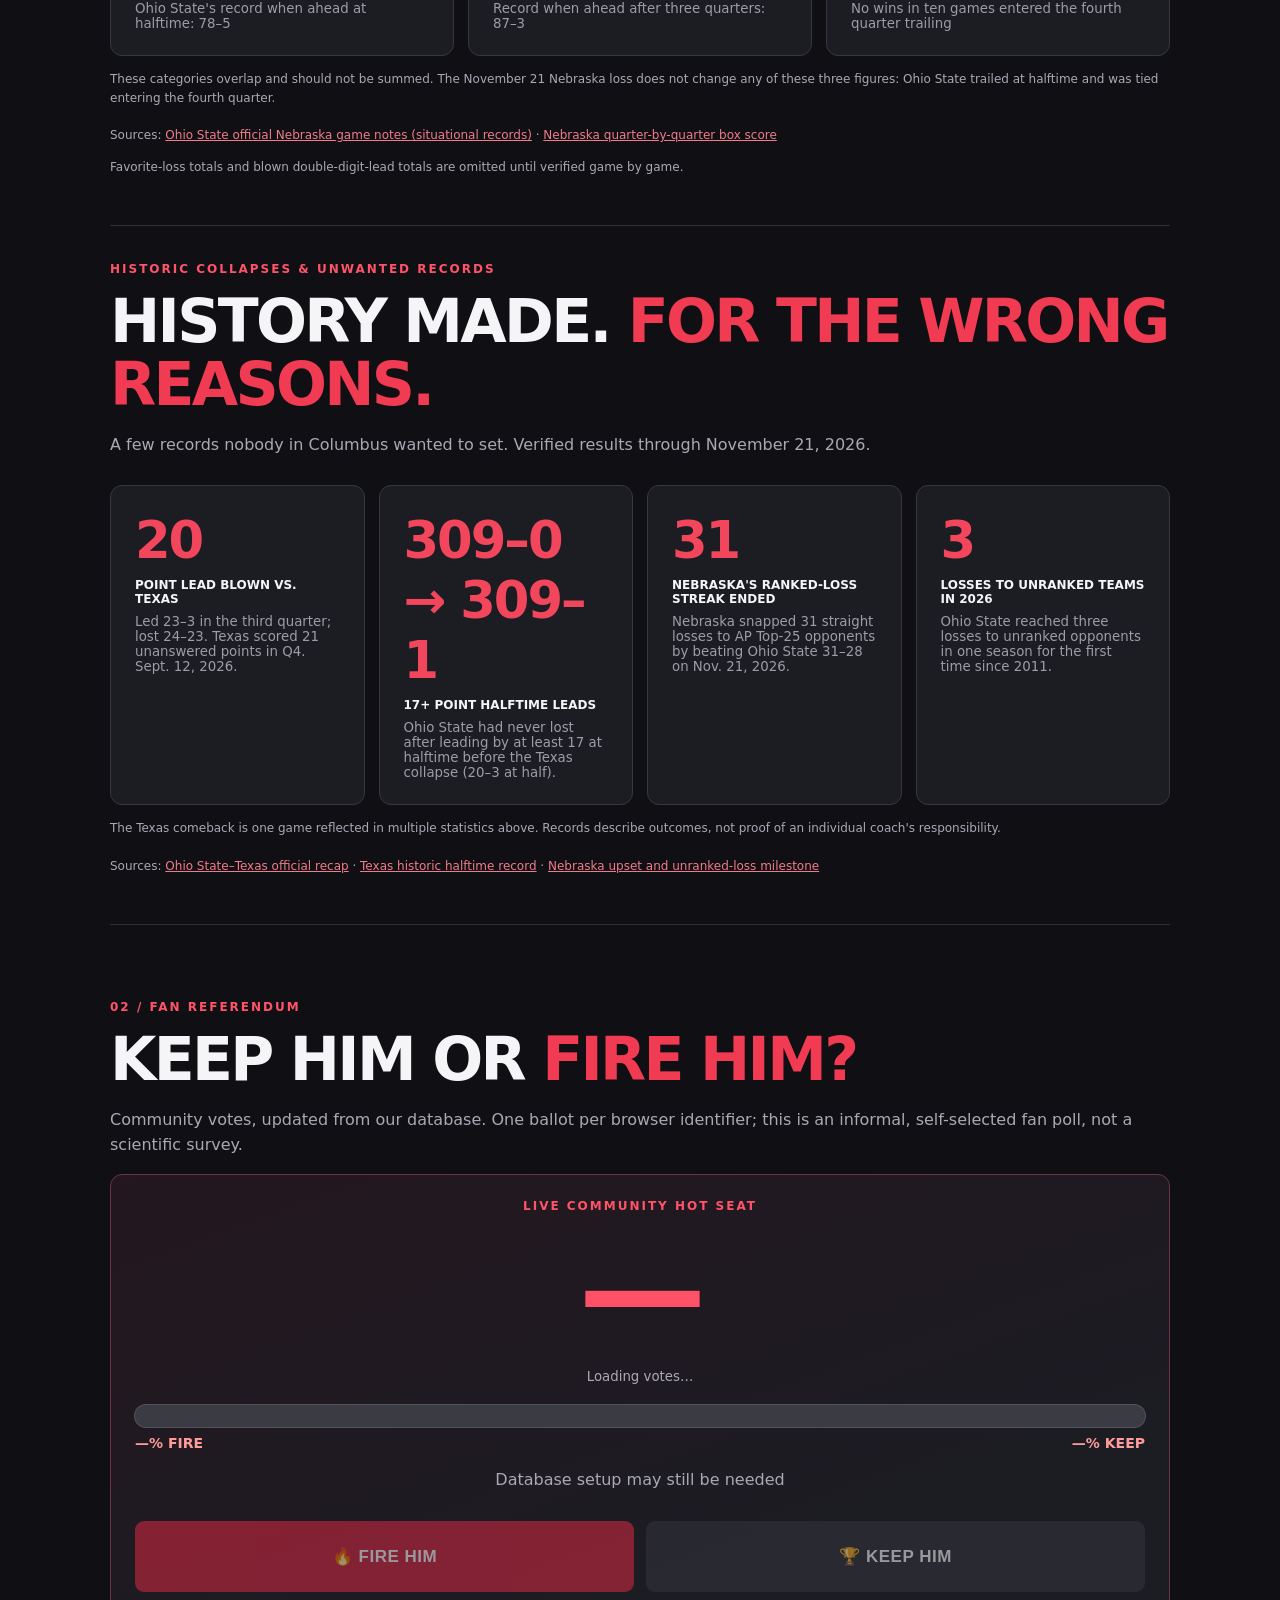
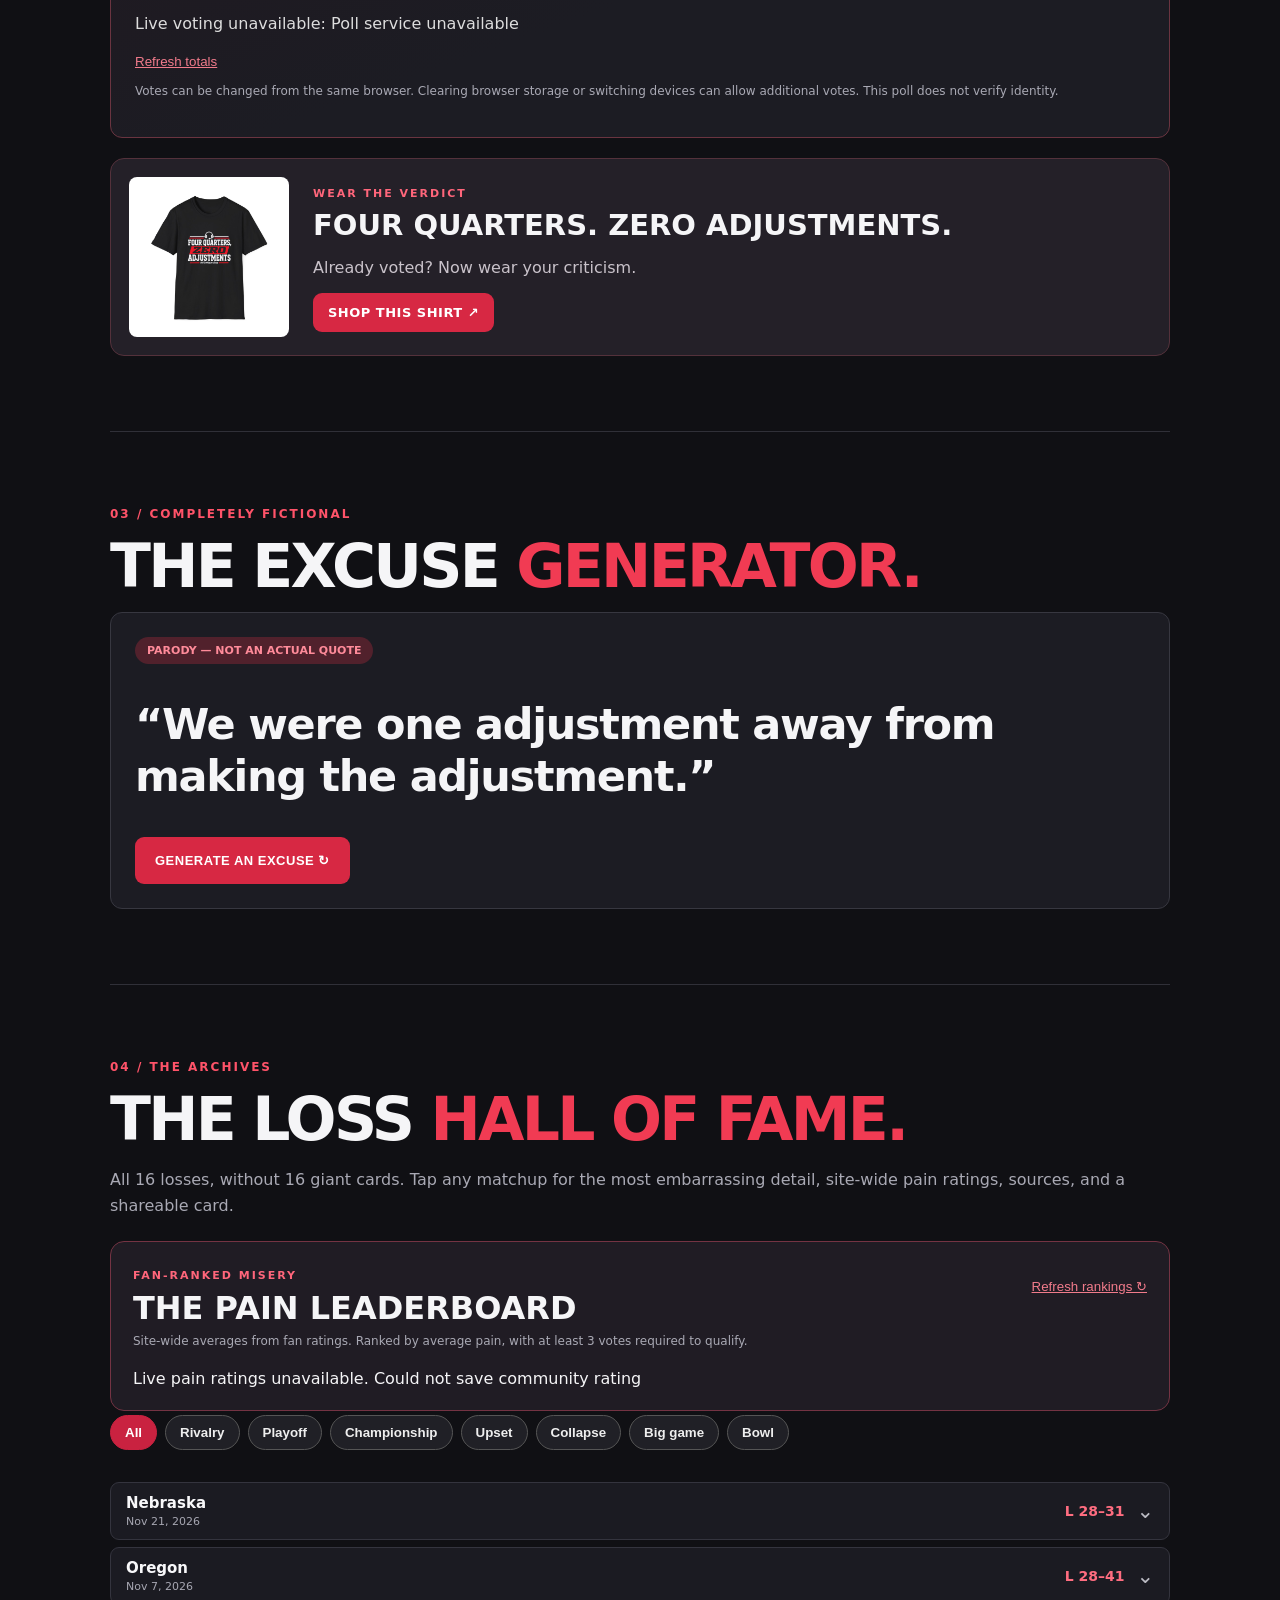
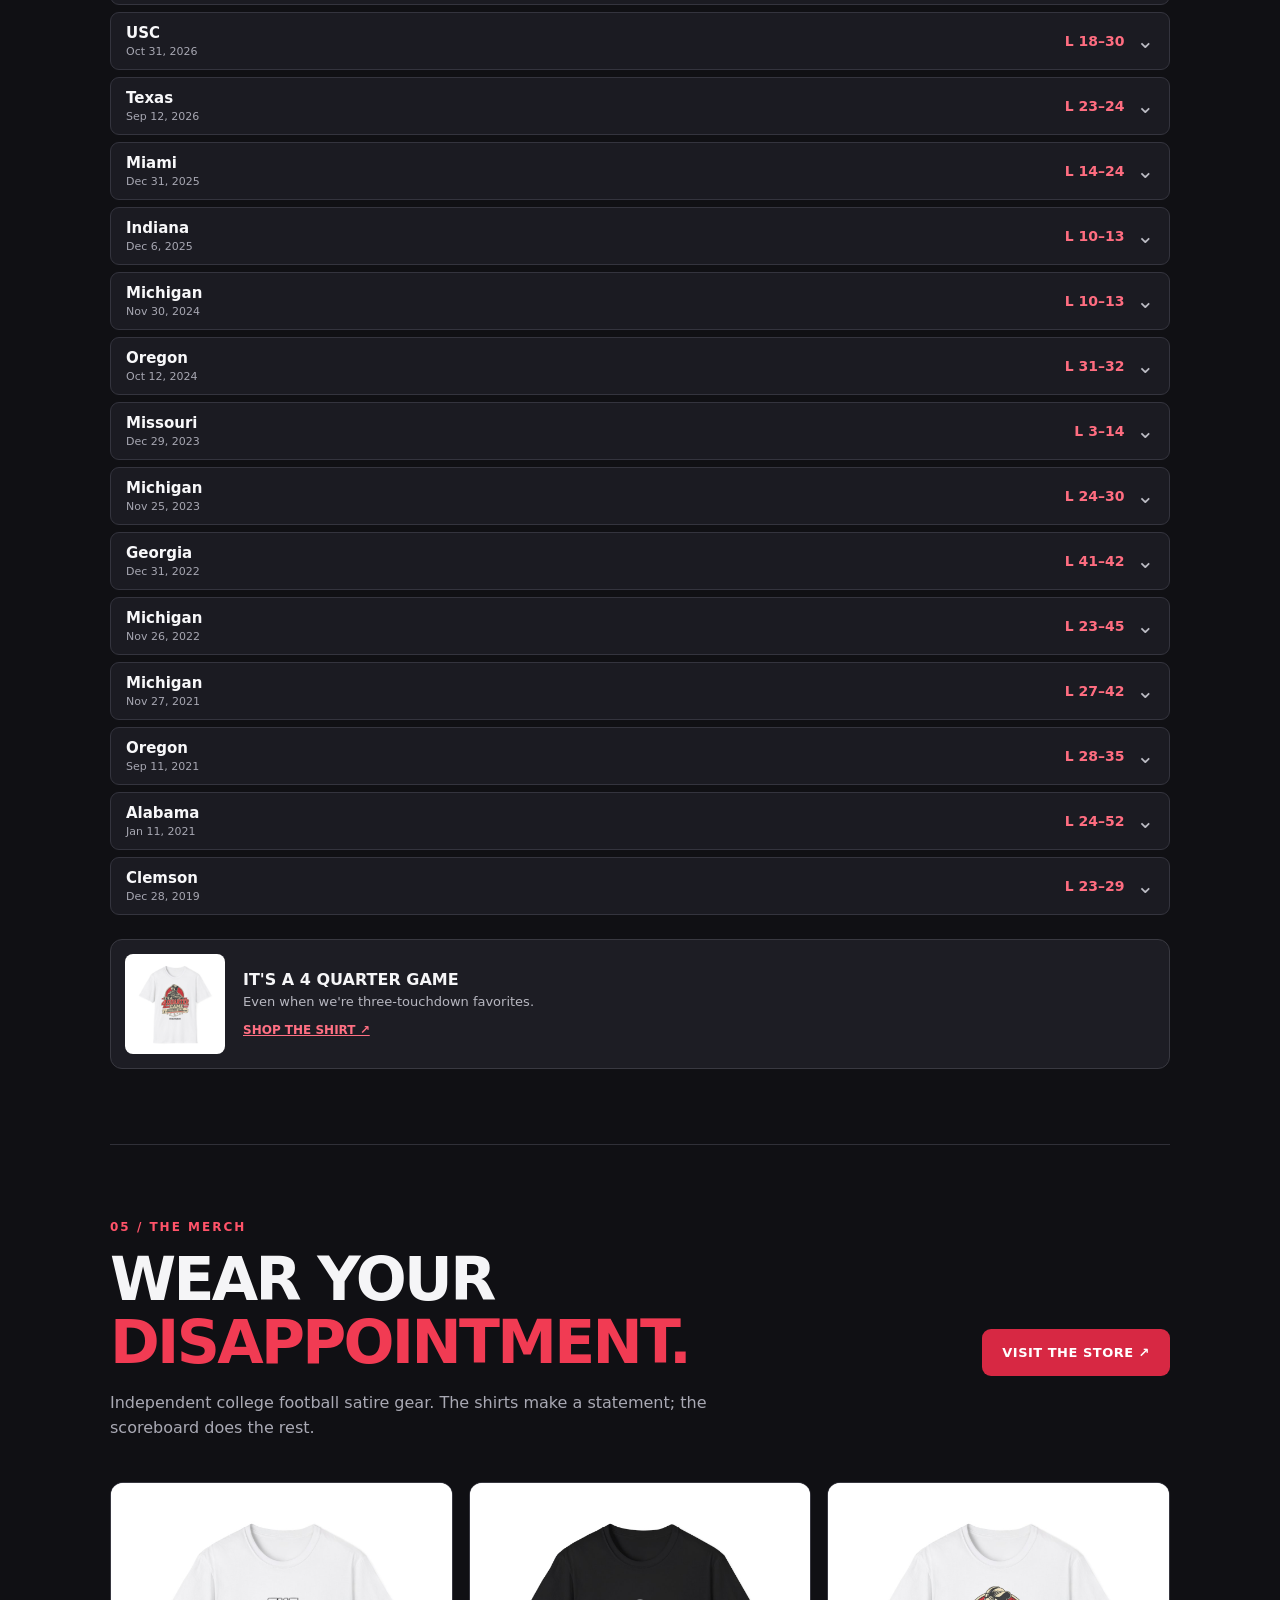
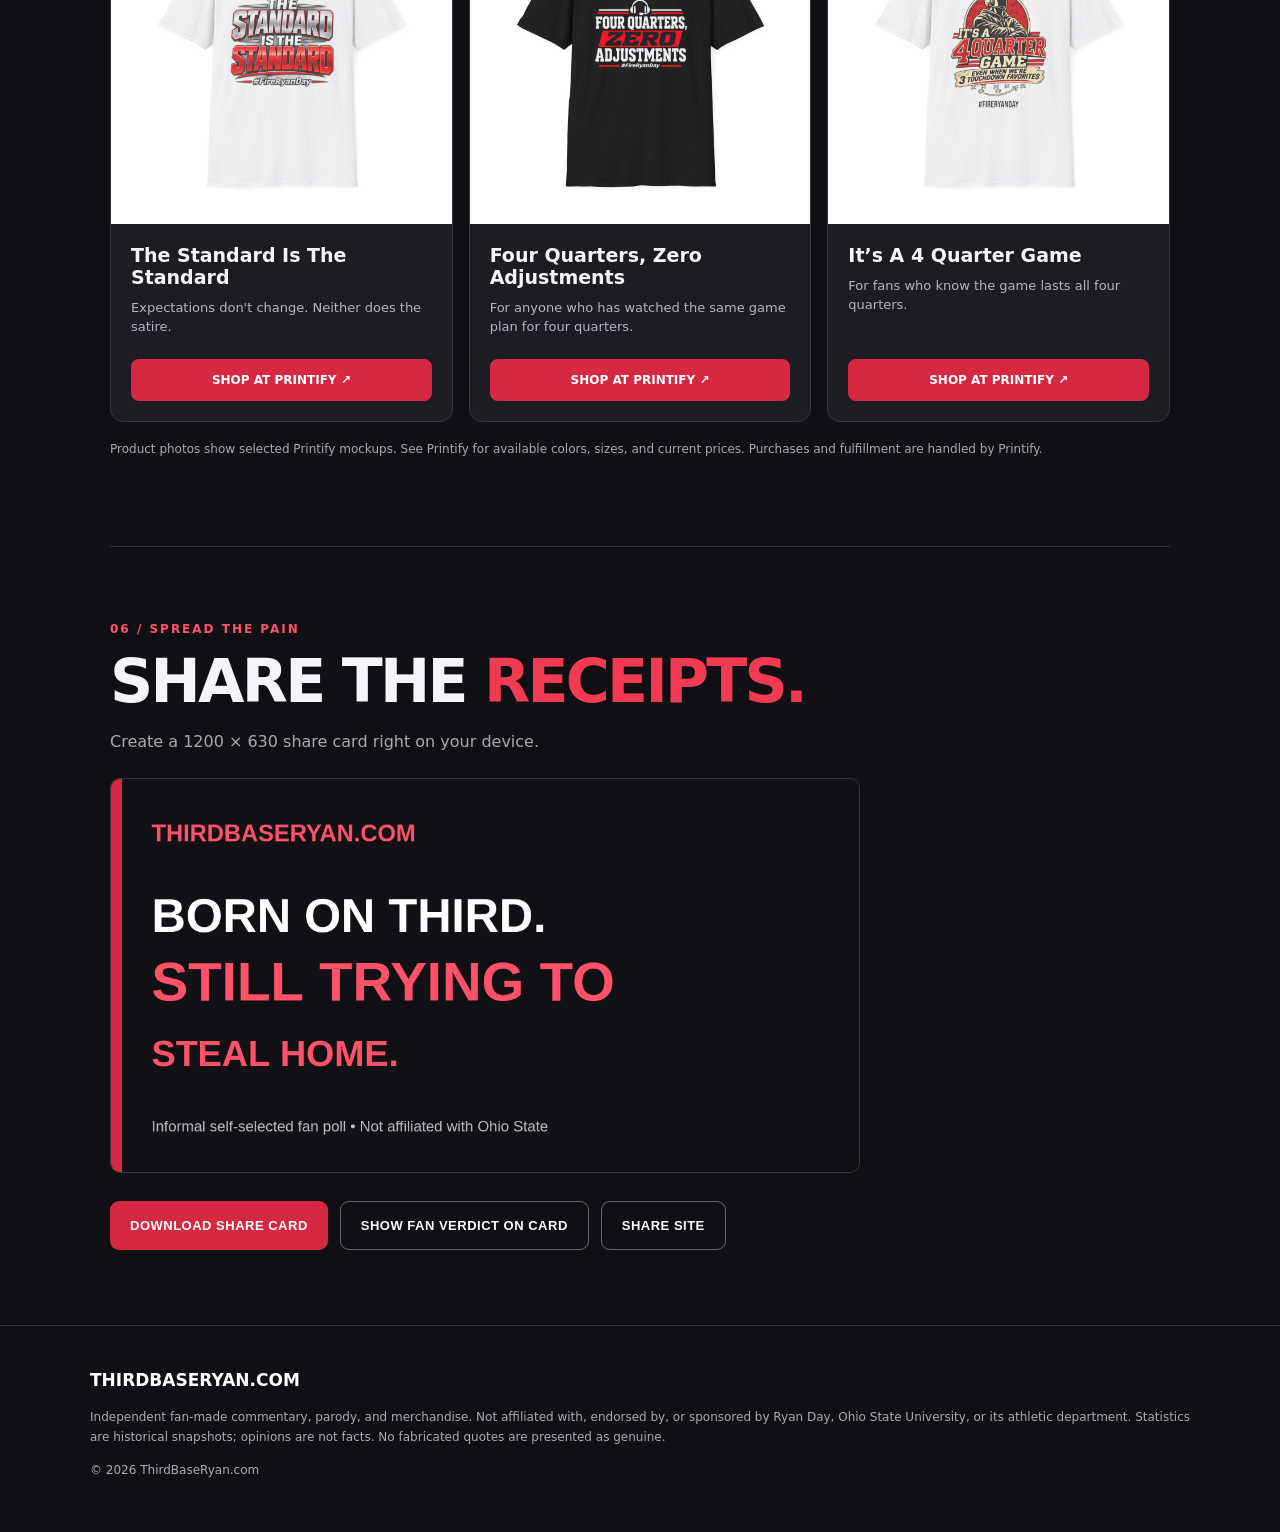
==== commit 2d069f7b: "Add files via upload" ====
--- a/index.html
+++ b/index.html
@@ -1 +1 @@
-<!doctype html><html lang="en"><head><meta charset="utf-8"><meta name="viewport" content="width=device-width,initial-scale=1"><meta name="theme-color" content="#101014"><meta name="description" content="Third Base Ryan: independent Ohio State coaching satire, sourced statistics, fan polls and the loss hall of fame."><meta property="og:type" content="website"><meta property="og:url" content="https://thirdbaseryan.com/"><meta property="og:site_name" content="ThirdBaseRyan"><meta property="og:title" content="ThirdBaseRyan | College Football Satire"><meta property="og:description" content="Born on Third. Still Trying to Steal Home. Vote, explore the Loss Hall of Fame, and join the satire."><meta property="og:image" content="https://thirdbaseryan.com/images/social-preview.png"><meta property="og:image:secure_url" content="https://thirdbaseryan.com/images/social-preview.png"><meta property="og:image:width" content="1200"><meta property="og:image:height" content="630"><meta property="og:image:alt" content="ThirdBaseRyan — Born on Third. Still Trying to Steal Home."><meta name="twitter:card" content="summary_large_image"><meta name="twitter:title" content="ThirdBaseRyan | College Football Satire"><meta name="twitter:description" content="Born on Third. Still Trying to Steal Home."><meta name="twitter:image" content="https://thirdbaseryan.com/images/social-preview.png"><title>ThirdBaseRyan.com | Born on Third</title><link rel="stylesheet" href="style.css"></head><body><header><a class="brand" href="#top">THIRD<span>BASE</span>RYAN<span class="dot">.COM</span></a><button class="menu" id="menu" aria-label="Toggle navigation" aria-expanded="false">☰</button><nav id="nav"><a href="#receipts">Receipts</a><a href="#vote">Vote</a><a href="#excuses">Excuses</a><a href="#losses">Losses</a><a class="nav-shop" href="#merch">Shop Merch</a></nav></header><main id="top"><section class="hero"><div class="eyebrow">INDEPENDENT FAN SATIRE • NOT AFFILIATED WITH OHIO STATE</div><h1>BORN ON THIRD.<br><em>STILL TRYING TO<br>STEAL HOME.</em></h1><p>The wins are real. So are the losses. The jokes are ours.</p><div class="actions"><a class="btn" href="#receipts">SEE THE RECEIPTS ↓</a><a class="btn ghost" href="#vote">CAST YOUR VOTE</a><a class="btn ghost" href="#merch">SHOP THE SATIRE ↗</a></div></section><section id="receipts"><div class="sectionlabel">01 / THE RECEIPTS</div><h2>THE NUMBERS <em>DON'T BLINK.</em></h2><p class="muted">Coaching statistics through November 21, 2026. AP rankings refer to opponents ranked in the AP top five at kickoff.</p><div class="stats receipts-stats"><article class="stat"><strong>16</strong><span>CAREER LOSSES</span><small>Since 2018, including interim games</small></article><article class="stat"><strong>8–8</strong><span>VS. AP TOP-5 OPPONENTS</span><small>Ohio State's published 8–7 through 2025, plus 2026 loss to No. 4 Texas</small></article><article class="stat"><strong>7–4</strong><span>2026 RECORD</span><small>Through Nov. 21 — Nebraska 31, Ohio State 28</small></article></div><p class="sources">Sources: <a href="https://ohiostatebuckeyes.com/staff-directory/ryan-day/108" target="_blank" rel="noopener">Ohio State coaching records</a> · <a href="https://www.ncaa.com/news/football/article/2026-09-13/texas-climbs-no-1-oregon-plummets-latest-ap-top-25-college-football-rankings" target="_blank" rel="noopener">Texas AP ranking</a> · <a href="https://ohiostatebuckeyes.com/news/2026/11/21/football-buckeyes-drop-tightly-contested-game-at-nebraska" target="_blank" rel="noopener">Nebraska result</a></p></section><section id="failure-index" aria-labelledby="failure-title" style="padding-top:36px;padding-bottom:36px"><div class="sectionlabel">THE COACHING FAILURE INDEX / DOCUMENTED RESULTS</div><h2 id="failure-title">THE LEADS <em>DON'T LAST.</em></h2><p class="muted">Ryan Day era situational records from Ohio State's official pre-Nebraska game notes, published November 15, 2026. These are outcomes, not proof of why a game was lost.</p><div class="stats" style="display:grid;grid-template-columns:repeat(auto-fit,minmax(190px,1fr));gap:14px"><article class="stat"><strong>5</strong><span>LOSSES AFTER LEADING AT HALFTIME</span><small>Ohio State's record when ahead at halftime: 78–5</small></article><article class="stat"><strong>3</strong><span>LOSSES AFTER LEADING THROUGH Q3</span><small>Record when ahead after three quarters: 87–3</small></article><article class="stat"><strong>0–10</strong><span>WHEN TRAILING AFTER Q3</span><small>No wins in ten games entered the fourth quarter trailing</small></article></div><p class="muted small" style="margin-top:14px">These categories overlap and should not be summed. The November 21 Nebraska loss does not change any of these three figures: Ohio State trailed at halftime and was tied entering the fourth quarter.</p><p class="sources">Sources: <a href="https://ohiostatebuckeyes.com/documents/download/2026/11/15/11_Nebraska.pdf" target="_blank" rel="noopener noreferrer">Ohio State official Nebraska game notes (situational records)</a> · <a href="https://ohiostatebuckeyes.com/news/2026/11/21/football-buckeyes-drop-tightly-contested-game-at-nebraska" target="_blank" rel="noopener noreferrer">Nebraska quarter-by-quarter box score</a></p><p class="muted small">Favorite-loss totals and blown double-digit-lead totals are omitted until verified game by game.</p></section><section id="vote"><div class="sectionlabel">02 / FAN REFERENDUM</div><h2>KEEP HIM OR <em>FIRE HIM?</em></h2><p class="muted">Community votes, updated from our database. One ballot per browser identifier; this is an informal, self-selected fan poll, not a scientific survey.</p><div class="panel"><div class="hotseat"><span>LIVE COMMUNITY HOT SEAT</span><strong id="heatValue">—</strong><small id="heatLabel">Loading votes…</small><div class="meter" role="progressbar" aria-label="Percent voting fire" aria-valuemin="0" aria-valuemax="100" aria-valuenow="0" id="heatMeter"><div id="heatFill"></div></div><div class="meterLabels"><span id="firePct">—% FIRE</span><span id="keepPct">—% KEEP</span></div><p id="voteCount" class="muted">Loading…</p></div><div class="votegrid"><button data-vote="fire" class="vote fire" disabled>🔥 FIRE HIM</button><button data-vote="keep" class="vote keep" disabled>🏆 KEEP HIM</button></div><div id="voteResult" class="result" aria-live="polite">Connecting to community poll…</div><div id="postVoteShare" class="post-vote-share" hidden><p id="postVoteMessage"></p><button class="btn" id="shareMyVote">SHARE MY VOTE ↗</button></div><button class="textbtn" id="refreshVote">Refresh totals</button><p class="muted small">Votes can be changed from the same browser. Clearing browser storage or switching devices can allow additional votes. This poll does not verify identity.</p></div><aside class="featured-merch"><a class="featured-image" href="https://thirdbaseryan.printify.me/product/34878460" target="_blank" rel="noopener noreferrer"><img src="images/merch-zero-adjustments.jpg" alt="Four Quarters, Zero Adjustments black shirt" loading="lazy"></a><div><span class="feature-kicker">WEAR THE VERDICT</span><h3>FOUR QUARTERS. ZERO ADJUSTMENTS.</h3><p>Already voted? Now wear your criticism.</p><a class="btn" href="https://thirdbaseryan.printify.me/product/34878460" target="_blank" rel="noopener noreferrer">SHOP THIS SHIRT ↗</a></div></aside></section><section id="excuses"><div class="sectionlabel">03 / COMPLETELY FICTIONAL</div><h2>THE EXCUSE <em>GENERATOR.</em></h2><div class="panel quote"><span class="pill">PARODY — NOT AN ACTUAL QUOTE</span><blockquote id="excuse">“We were one adjustment away from making the adjustment.”</blockquote><button class="btn" id="nextExcuse">GENERATE AN EXCUSE ↻</button></div></section><section id="losses"><div class="sectionlabel">04 / THE ARCHIVES</div><h2>THE LOSS <em>HALL OF FAME.</em></h2><p class="muted">All 16 losses, without 16 giant cards. Tap any matchup for the most embarrassing detail, site-wide pain ratings, sources, and a shareable card.</p><div class="pain-leaderboard" aria-labelledby="pain-leaderboard-title"><div class="pain-board-head"><div><span class="feature-kicker">FAN-RANKED MISERY</span><h3 id="pain-leaderboard-title">THE PAIN LEADERBOARD</h3><p class="muted small">Site-wide averages from fan ratings. Ranked by average pain, with at least 3 votes required to qualify.</p></div><button id="refreshPain" class="textbtn" type="button">Refresh rankings ↻</button></div><div id="painLeaderboard" aria-live="polite" class="pain-board-list"><p class="muted">Loading community rankings…</p></div></div><div id="lossList" class="losslist"></div><aside class="loss-merch-callout"><img src="images/merch-four-quarter-game.jpg" alt="It’s A 4 Quarter Game shirt" loading="lazy"><div><strong>IT'S A 4 QUARTER GAME</strong><p>Even when we're three-touchdown favorites.</p><a href="https://thirdbaseryan.printify.me/product/34878092" target="_blank" rel="noopener noreferrer">SHOP THE SHIRT ↗</a></div></aside></section><section id="merch" aria-labelledby="merch-title"><div class="sectionlabel">05 / THE MERCH</div><div class="merch-intro"><div><h2 id="merch-title">WEAR YOUR <em>DISAPPOINTMENT.</em></h2><p class="muted">Independent college football satire gear. The shirts make a statement; the scoreboard does the rest.</p></div><a class="btn" href="https://thirdbaseryan.printify.me/" target="_blank" rel="noopener noreferrer">VISIT THE STORE ↗</a></div><div class="merch-grid"><article class="merch-card"><div class="merch-art merch-photo"><img src="images/merch-standard.jpg" alt="The Standard Is The Standard white T-shirt product mockup" loading="lazy" width="1200" height="1200"></div><div class="merch-info"><h3>The Standard Is The Standard</h3><p>Expectations don't change. Neither does the satire.</p><a href="https://thirdbaseryan.printify.me/product/34878216" target="_blank" rel="noopener noreferrer" aria-label="Shop The Standard Is The Standard at Printify">SHOP AT PRINTIFY ↗</a></div></article><article class="merch-card"><div class="merch-art merch-photo"><img src="images/merch-zero-adjustments.jpg" alt="Four Quarters Zero Adjustments black T-shirt product mockup" loading="lazy" width="1200" height="1200"></div><div class="merch-info"><h3>Four Quarters, Zero Adjustments</h3><p>For anyone who has watched the same game plan for four quarters.</p><a href="https://thirdbaseryan.printify.me/product/34878460" target="_blank" rel="noopener noreferrer" aria-label="Shop Four Quarters Zero Adjustments at Printify">SHOP AT PRINTIFY ↗</a></div></article><article class="merch-card"><div class="merch-art merch-photo"><img src="images/merch-four-quarter-game.jpg" alt="It’s A 4 Quarter Game white T-shirt product mockup" loading="lazy" width="1200" height="1200"></div><div class="merch-info"><h3>It’s A 4 Quarter Game</h3><p>For fans who know the game lasts all four quarters.</p><a href="https://thirdbaseryan.printify.me/product/34878092" target="_blank" rel="noopener noreferrer" aria-label="Shop It’s A 4 Quarter Game at Printify">SHOP AT PRINTIFY ↗</a></div></article></div><p class="merch-note">Product photos show selected Printify mockups. See Printify for available colors, sizes, and current prices. Purchases and fulfillment are handled by Printify.</p></section><section id="share"><div class="sectionlabel">06 / SPREAD THE PAIN</div><h2>SHARE THE <em>RECEIPTS.</em></h2><p class="muted">Create a 1200 × 630 share card right on your device.</p><canvas id="shareCanvas" width="1200" height="630" aria-label="Share card preview"></canvas><div class="actions"><button class="btn" id="download">DOWNLOAD SHARE CARD</button><button class="btn ghost" id="verdictCard">SHOW FAN VERDICT ON CARD</button><button class="btn ghost" id="shareButton">SHARE SITE</button></div></section></main><footer><b>THIRDBASERYAN.COM</b><p>Independent fan-made commentary, parody, and merchandise. Not affiliated with, endorsed by, or sponsored by Ryan Day, Ohio State University, or its athletic department. Statistics are historical snapshots; opinions are not facts. No fabricated quotes are presented as genuine.</p><p>© <span id="year"></span> ThirdBaseRyan.com</p></footer><script src="app.js" defer></script></body></html>
+<!doctype html><html lang="en"><head><meta charset="utf-8"><meta name="viewport" content="width=device-width,initial-scale=1"><meta name="theme-color" content="#101014"><meta name="description" content="Third Base Ryan: independent Ohio State coaching satire, sourced statistics, fan polls and the loss hall of fame."><meta property="og:type" content="website"><meta property="og:url" content="https://thirdbaseryan.com/"><meta property="og:site_name" content="ThirdBaseRyan"><meta property="og:title" content="ThirdBaseRyan | College Football Satire"><meta property="og:description" content="Born on Third. Still Trying to Steal Home. Vote, explore the Loss Hall of Fame, and join the satire."><meta property="og:image" content="https://thirdbaseryan.com/images/social-preview.png"><meta property="og:image:secure_url" content="https://thirdbaseryan.com/images/social-preview.png"><meta property="og:image:width" content="1200"><meta property="og:image:height" content="630"><meta property="og:image:alt" content="ThirdBaseRyan — Born on Third. Still Trying to Steal Home."><meta name="twitter:card" content="summary_large_image"><meta name="twitter:title" content="ThirdBaseRyan | College Football Satire"><meta name="twitter:description" content="Born on Third. Still Trying to Steal Home."><meta name="twitter:image" content="https://thirdbaseryan.com/images/social-preview.png"><title>ThirdBaseRyan.com | Born on Third</title><link rel="stylesheet" href="style.css"></head><body><header><a class="brand" href="#top">THIRD<span>BASE</span>RYAN<span class="dot">.COM</span></a><button class="menu" id="menu" aria-label="Toggle navigation" aria-expanded="false">☰</button><nav id="nav"><a href="#receipts">Receipts</a><a href="#vote">Vote</a><a href="#excuses">Excuses</a><a href="#losses">Losses</a><a class="nav-shop" href="#merch">Shop Merch</a></nav></header><main id="top"><section class="hero"><div class="eyebrow">INDEPENDENT FAN SATIRE • NOT AFFILIATED WITH OHIO STATE</div><h1>BORN ON THIRD.<br><em>STILL TRYING TO<br>STEAL HOME.</em></h1><p>The wins are real. So are the losses. The jokes are ours.</p><div class="actions"><a class="btn" href="#receipts">SEE THE RECEIPTS ↓</a><a class="btn ghost" href="#vote">CAST YOUR VOTE</a><a class="btn ghost" href="#merch">SHOP THE SATIRE ↗</a></div></section><section id="receipts"><div class="sectionlabel">01 / THE RECEIPTS</div><h2>THE NUMBERS <em>DON'T BLINK.</em></h2><p class="muted">Coaching statistics through November 21, 2026. AP rankings refer to opponents ranked in the AP top five at kickoff.</p><div class="stats receipts-stats"><article class="stat"><strong>16</strong><span>CAREER LOSSES</span><small>Since 2018, including interim games</small></article><article class="stat"><strong>8–8</strong><span>VS. AP TOP-5 OPPONENTS</span><small>Ohio State's published 8–7 through 2025, plus 2026 loss to No. 4 Texas</small></article><article class="stat"><strong>7–4</strong><span>2026 RECORD</span><small>Through Nov. 21 — Nebraska 31, Ohio State 28</small></article></div><p class="sources">Sources: <a href="https://ohiostatebuckeyes.com/staff-directory/ryan-day/108" target="_blank" rel="noopener">Ohio State coaching records</a> · <a href="https://www.ncaa.com/news/football/article/2026-09-13/texas-climbs-no-1-oregon-plummets-latest-ap-top-25-college-football-rankings" target="_blank" rel="noopener">Texas AP ranking</a> · <a href="https://ohiostatebuckeyes.com/news/2026/11/21/football-buckeyes-drop-tightly-contested-game-at-nebraska" target="_blank" rel="noopener">Nebraska result</a></p></section><section id="failure-index" aria-labelledby="failure-title" style="padding-top:36px;padding-bottom:36px"><div class="sectionlabel">THE COACHING FAILURE INDEX / DOCUMENTED RESULTS</div><h2 id="failure-title">THE LEADS <em>DON'T LAST.</em></h2><p class="muted">Ryan Day era situational records from Ohio State's official pre-Nebraska game notes, published November 15, 2026. These are outcomes, not proof of why a game was lost.</p><div class="stats" style="display:grid;grid-template-columns:repeat(auto-fit,minmax(190px,1fr));gap:14px"><article class="stat"><strong>5</strong><span>LOSSES AFTER LEADING AT HALFTIME</span><small>Ohio State's record when ahead at halftime: 78–5</small></article><article class="stat"><strong>3</strong><span>LOSSES AFTER LEADING THROUGH Q3</span><small>Record when ahead after three quarters: 87–3</small></article><article class="stat"><strong>0–10</strong><span>WHEN TRAILING AFTER Q3</span><small>No wins in ten games entered the fourth quarter trailing</small></article></div><p class="muted small" style="margin-top:14px">These categories overlap and should not be summed. The November 21 Nebraska loss does not change any of these three figures: Ohio State trailed at halftime and was tied entering the fourth quarter.</p><p class="sources">Sources: <a href="https://ohiostatebuckeyes.com/documents/download/2026/11/15/11_Nebraska.pdf" target="_blank" rel="noopener noreferrer">Ohio State official Nebraska game notes (situational records)</a> · <a href="https://ohiostatebuckeyes.com/news/2026/11/21/football-buckeyes-drop-tightly-contested-game-at-nebraska" target="_blank" rel="noopener noreferrer">Nebraska quarter-by-quarter box score</a></p><p class="muted small">Favorite-loss totals and blown double-digit-lead totals are omitted until verified game by game.</p></section><section id="historic-collapses" aria-labelledby="historic-title" style="padding-top:36px;padding-bottom:36px"><div class="sectionlabel">HISTORIC COLLAPSES &amp; UNWANTED RECORDS</div><h2 id="historic-title">HISTORY MADE. <em>FOR THE WRONG REASONS.</em></h2><p class="muted">A few records nobody in Columbus wanted to set. Verified results through November 21, 2026.</p><div class="stats" style="display:grid;grid-template-columns:repeat(auto-fit,minmax(210px,1fr));gap:14px"><article class="stat"><strong>20</strong><span>POINT LEAD BLOWN VS. TEXAS</span><small>Led 23–3 in the third quarter; lost 24–23. Texas scored 21 unanswered points in Q4. Sept. 12, 2026.</small></article><article class="stat"><strong>309–0 → 309–1</strong><span>17+ POINT HALFTIME LEADS</span><small>Ohio State had never lost after leading by at least 17 at halftime before the Texas collapse (20–3 at half).</small></article><article class="stat"><strong>31</strong><span>NEBRASKA'S RANKED-LOSS STREAK ENDED</span><small>Nebraska snapped 31 straight losses to AP Top-25 opponents by beating Ohio State 31–28 on Nov. 21, 2026.</small></article><article class="stat"><strong>3</strong><span>LOSSES TO UNRANKED TEAMS IN 2026</span><small>Ohio State reached three losses to unranked opponents in one season for the first time since 2011.</small></article></div><p class="muted small" style="margin-top:14px">The Texas comeback is one game reflected in multiple statistics above. Records describe outcomes, not proof of an individual coach's responsibility.</p><p class="sources">Sources: <a href="https://ohiostatebuckeyes.com/news/2026/9/13/football-no-1-ohio-state-falls-on-the-road-at-no-4-texas" target="_blank" rel="noopener noreferrer">Ohio State–Texas official recap</a> · <a href="https://www.elevenwarriors.com/ohio-state-football/2026/09/163835/ohio-state-blows-20-point-fourth-quarter-lead-suffers-24-23-loss-to-texas" target="_blank" rel="noopener noreferrer">Texas historic halftime record</a> · <a href="https://www.cbssports.com/college-football/gametracker/NCAAF_20261121_OHIOST%40NEB/" target="_blank" rel="noopener noreferrer">Nebraska upset and unranked-loss milestone</a></p></section><section id="vote"><div class="sectionlabel">02 / FAN REFERENDUM</div><h2>KEEP HIM OR <em>FIRE HIM?</em></h2><p class="muted">Community votes, updated from our database. One ballot per browser identifier; this is an informal, self-selected fan poll, not a scientific survey.</p><div class="panel"><div class="hotseat"><span>LIVE COMMUNITY HOT SEAT</span><strong id="heatValue">—</strong><small id="heatLabel">Loading votes…</small><div class="meter" role="progressbar" aria-label="Percent voting fire" aria-valuemin="0" aria-valuemax="100" aria-valuenow="0" id="heatMeter"><div id="heatFill"></div></div><div class="meterLabels"><span id="firePct">—% FIRE</span><span id="keepPct">—% KEEP</span></div><p id="voteCount" class="muted">Loading…</p></div><div class="votegrid"><button data-vote="fire" class="vote fire" disabled>🔥 FIRE HIM</button><button data-vote="keep" class="vote keep" disabled>🏆 KEEP HIM</button></div><div id="voteResult" class="result" aria-live="polite">Connecting to community poll…</div><div id="postVoteShare" class="post-vote-share" hidden><p id="postVoteMessage"></p><button class="btn" id="shareMyVote">SHARE MY VOTE ↗</button></div><button class="textbtn" id="refreshVote">Refresh totals</button><p class="muted small">Votes can be changed from the same browser. Clearing browser storage or switching devices can allow additional votes. This poll does not verify identity.</p></div><aside class="featured-merch"><a class="featured-image" href="https://thirdbaseryan.printify.me/product/34878460" target="_blank" rel="noopener noreferrer"><img src="images/merch-zero-adjustments.jpg" alt="Four Quarters, Zero Adjustments black shirt" loading="lazy"></a><div><span class="feature-kicker">WEAR THE VERDICT</span><h3>FOUR QUARTERS. ZERO ADJUSTMENTS.</h3><p>Already voted? Now wear your criticism.</p><a class="btn" href="https://thirdbaseryan.printify.me/product/34878460" target="_blank" rel="noopener noreferrer">SHOP THIS SHIRT ↗</a></div></aside></section><section id="excuses"><div class="sectionlabel">03 / COMPLETELY FICTIONAL</div><h2>THE EXCUSE <em>GENERATOR.</em></h2><div class="panel quote"><span class="pill">PARODY — NOT AN ACTUAL QUOTE</span><blockquote id="excuse">“We were one adjustment away from making the adjustment.”</blockquote><button class="btn" id="nextExcuse">GENERATE AN EXCUSE ↻</button></div></section><section id="losses"><div class="sectionlabel">04 / THE ARCHIVES</div><h2>THE LOSS <em>HALL OF FAME.</em></h2><p class="muted">All 16 losses, without 16 giant cards. Tap any matchup for the most embarrassing detail, site-wide pain ratings, sources, and a shareable card.</p><div class="pain-leaderboard" aria-labelledby="pain-leaderboard-title"><div class="pain-board-head"><div><span class="feature-kicker">FAN-RANKED MISERY</span><h3 id="pain-leaderboard-title">THE PAIN LEADERBOARD</h3><p class="muted small">Site-wide averages from fan ratings. Ranked by average pain, with at least 3 votes required to qualify.</p></div><button id="refreshPain" class="textbtn" type="button">Refresh rankings ↻</button></div><div id="painLeaderboard" aria-live="polite" class="pain-board-list"><p class="muted">Loading community rankings…</p></div></div><div id="lossList" class="losslist"></div><aside class="loss-merch-callout"><img src="images/merch-four-quarter-game.jpg" alt="It’s A 4 Quarter Game shirt" loading="lazy"><div><strong>IT'S A 4 QUARTER GAME</strong><p>Even when we're three-touchdown favorites.</p><a href="https://thirdbaseryan.printify.me/product/34878092" target="_blank" rel="noopener noreferrer">SHOP THE SHIRT ↗</a></div></aside></section><section id="merch" aria-labelledby="merch-title"><div class="sectionlabel">05 / THE MERCH</div><div class="merch-intro"><div><h2 id="merch-title">WEAR YOUR <em>DISAPPOINTMENT.</em></h2><p class="muted">Independent college football satire gear. The shirts make a statement; the scoreboard does the rest.</p></div><a class="btn" href="https://thirdbaseryan.printify.me/" target="_blank" rel="noopener noreferrer">VISIT THE STORE ↗</a></div><div class="merch-grid"><article class="merch-card"><div class="merch-art merch-photo"><img src="images/merch-standard.jpg" alt="The Standard Is The Standard white T-shirt product mockup" loading="lazy" width="1200" height="1200"></div><div class="merch-info"><h3>The Standard Is The Standard</h3><p>Expectations don't change. Neither does the satire.</p><a href="https://thirdbaseryan.printify.me/product/34878216" target="_blank" rel="noopener noreferrer" aria-label="Shop The Standard Is The Standard at Printify">SHOP AT PRINTIFY ↗</a></div></article><article class="merch-card"><div class="merch-art merch-photo"><img src="images/merch-zero-adjustments.jpg" alt="Four Quarters Zero Adjustments black T-shirt product mockup" loading="lazy" width="1200" height="1200"></div><div class="merch-info"><h3>Four Quarters, Zero Adjustments</h3><p>For anyone who has watched the same game plan for four quarters.</p><a href="https://thirdbaseryan.printify.me/product/34878460" target="_blank" rel="noopener noreferrer" aria-label="Shop Four Quarters Zero Adjustments at Printify">SHOP AT PRINTIFY ↗</a></div></article><article class="merch-card"><div class="merch-art merch-photo"><img src="images/merch-four-quarter-game.jpg" alt="It’s A 4 Quarter Game white T-shirt product mockup" loading="lazy" width="1200" height="1200"></div><div class="merch-info"><h3>It’s A 4 Quarter Game</h3><p>For fans who know the game lasts all four quarters.</p><a href="https://thirdbaseryan.printify.me/product/34878092" target="_blank" rel="noopener noreferrer" aria-label="Shop It’s A 4 Quarter Game at Printify">SHOP AT PRINTIFY ↗</a></div></article></div><p class="merch-note">Product photos show selected Printify mockups. See Printify for available colors, sizes, and current prices. Purchases and fulfillment are handled by Printify.</p></section><section id="share"><div class="sectionlabel">06 / SPREAD THE PAIN</div><h2>SHARE THE <em>RECEIPTS.</em></h2><p class="muted">Create a 1200 × 630 share card right on your device.</p><canvas id="shareCanvas" width="1200" height="630" aria-label="Share card preview"></canvas><div class="actions"><button class="btn" id="download">DOWNLOAD SHARE CARD</button><button class="btn ghost" id="verdictCard">SHOW FAN VERDICT ON CARD</button><button class="btn ghost" id="shareButton">SHARE SITE</button></div></section></main><footer><b>THIRDBASERYAN.COM</b><p>Independent fan-made commentary, parody, and merchandise. Not affiliated with, endorsed by, or sponsored by Ryan Day, Ohio State University, or its athletic department. Statistics are historical snapshots; opinions are not facts. No fabricated quotes are presented as genuine.</p><p>© <span id="year"></span> ThirdBaseRyan.com</p></footer><script src="app.js" defer></script></body></html>
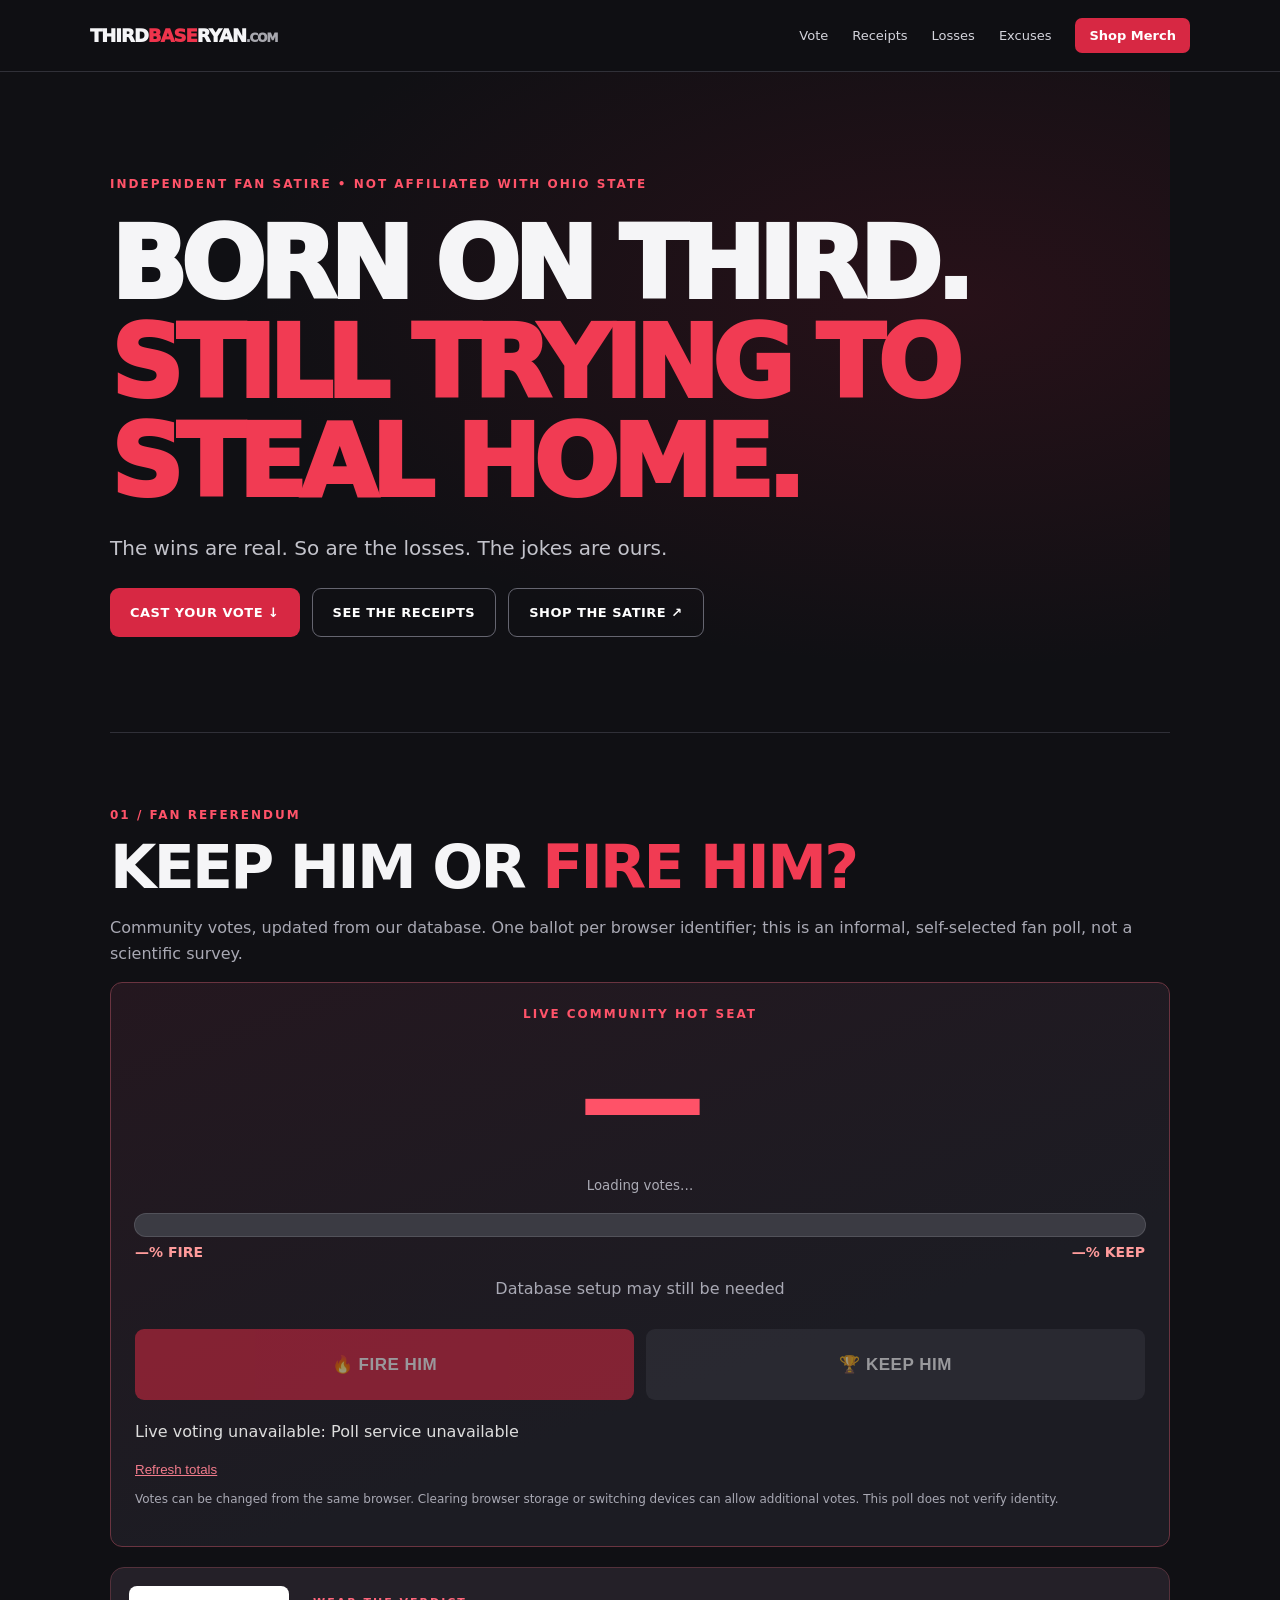
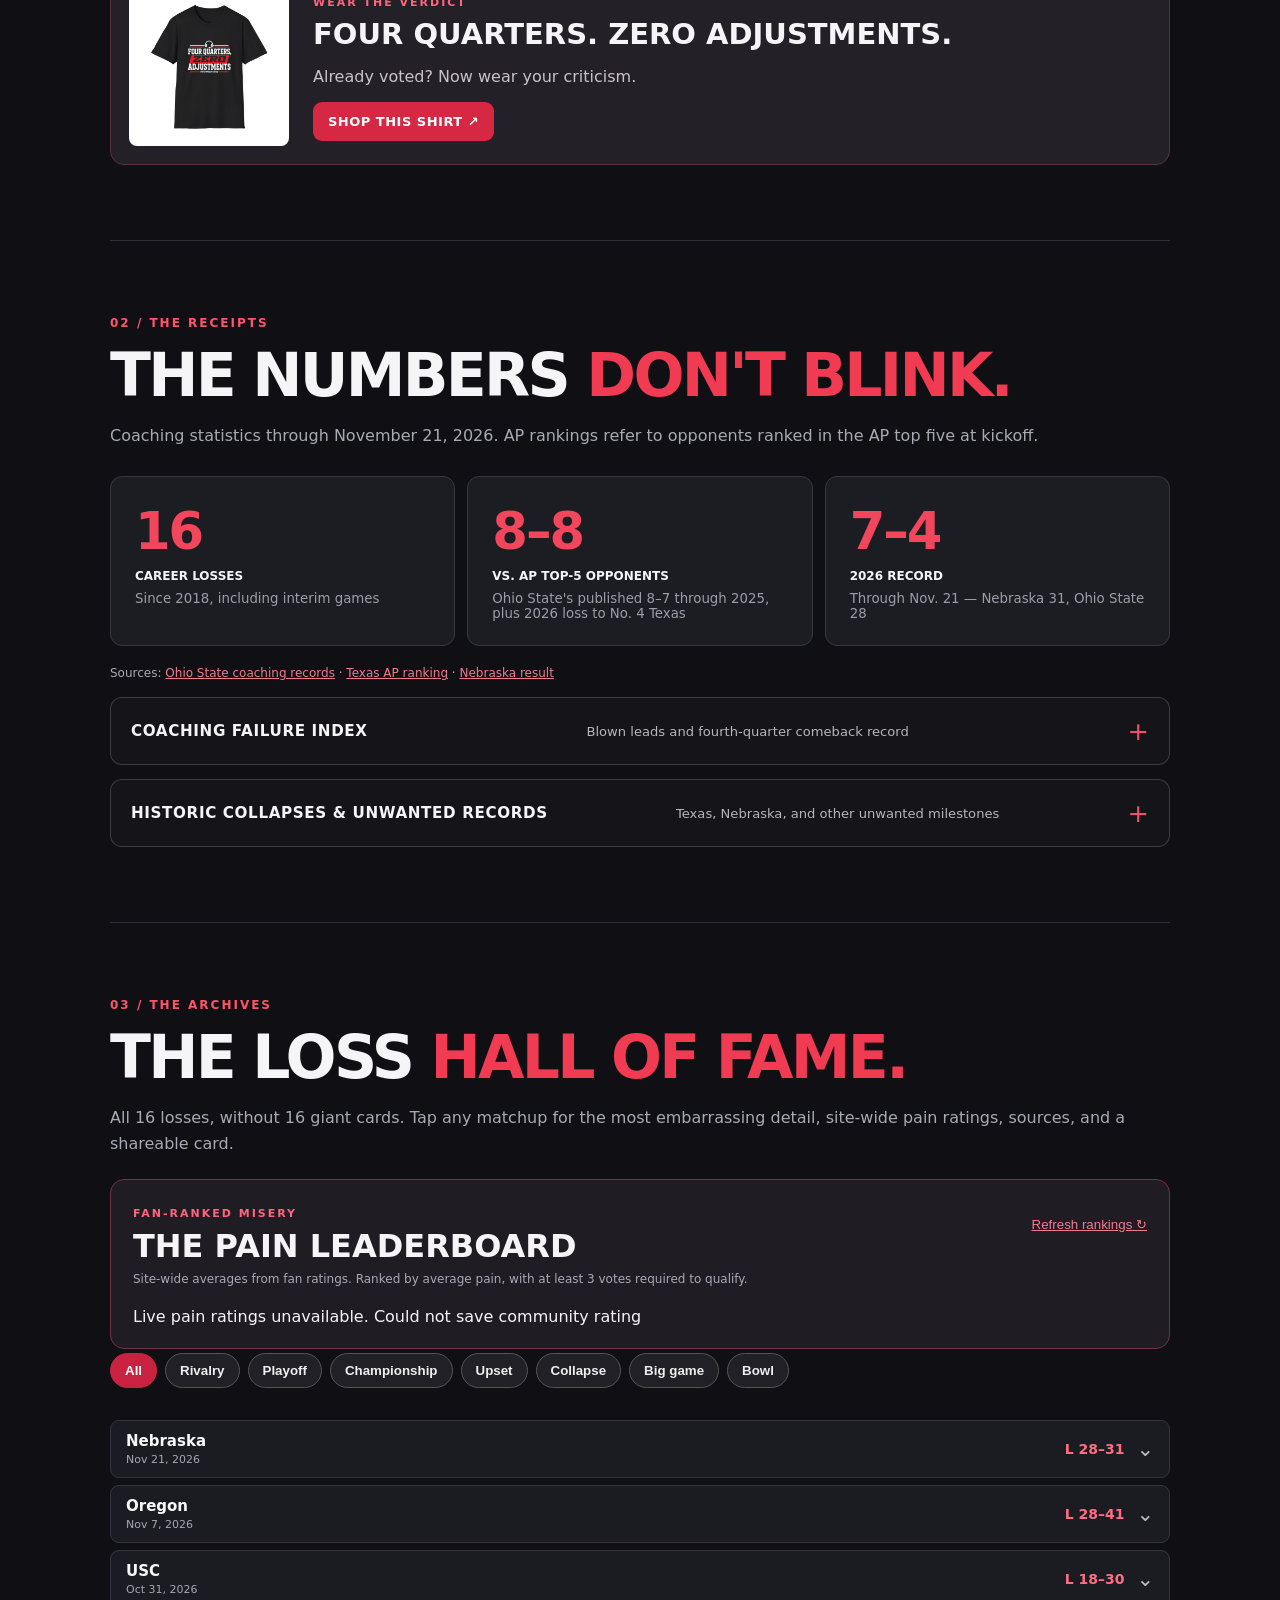
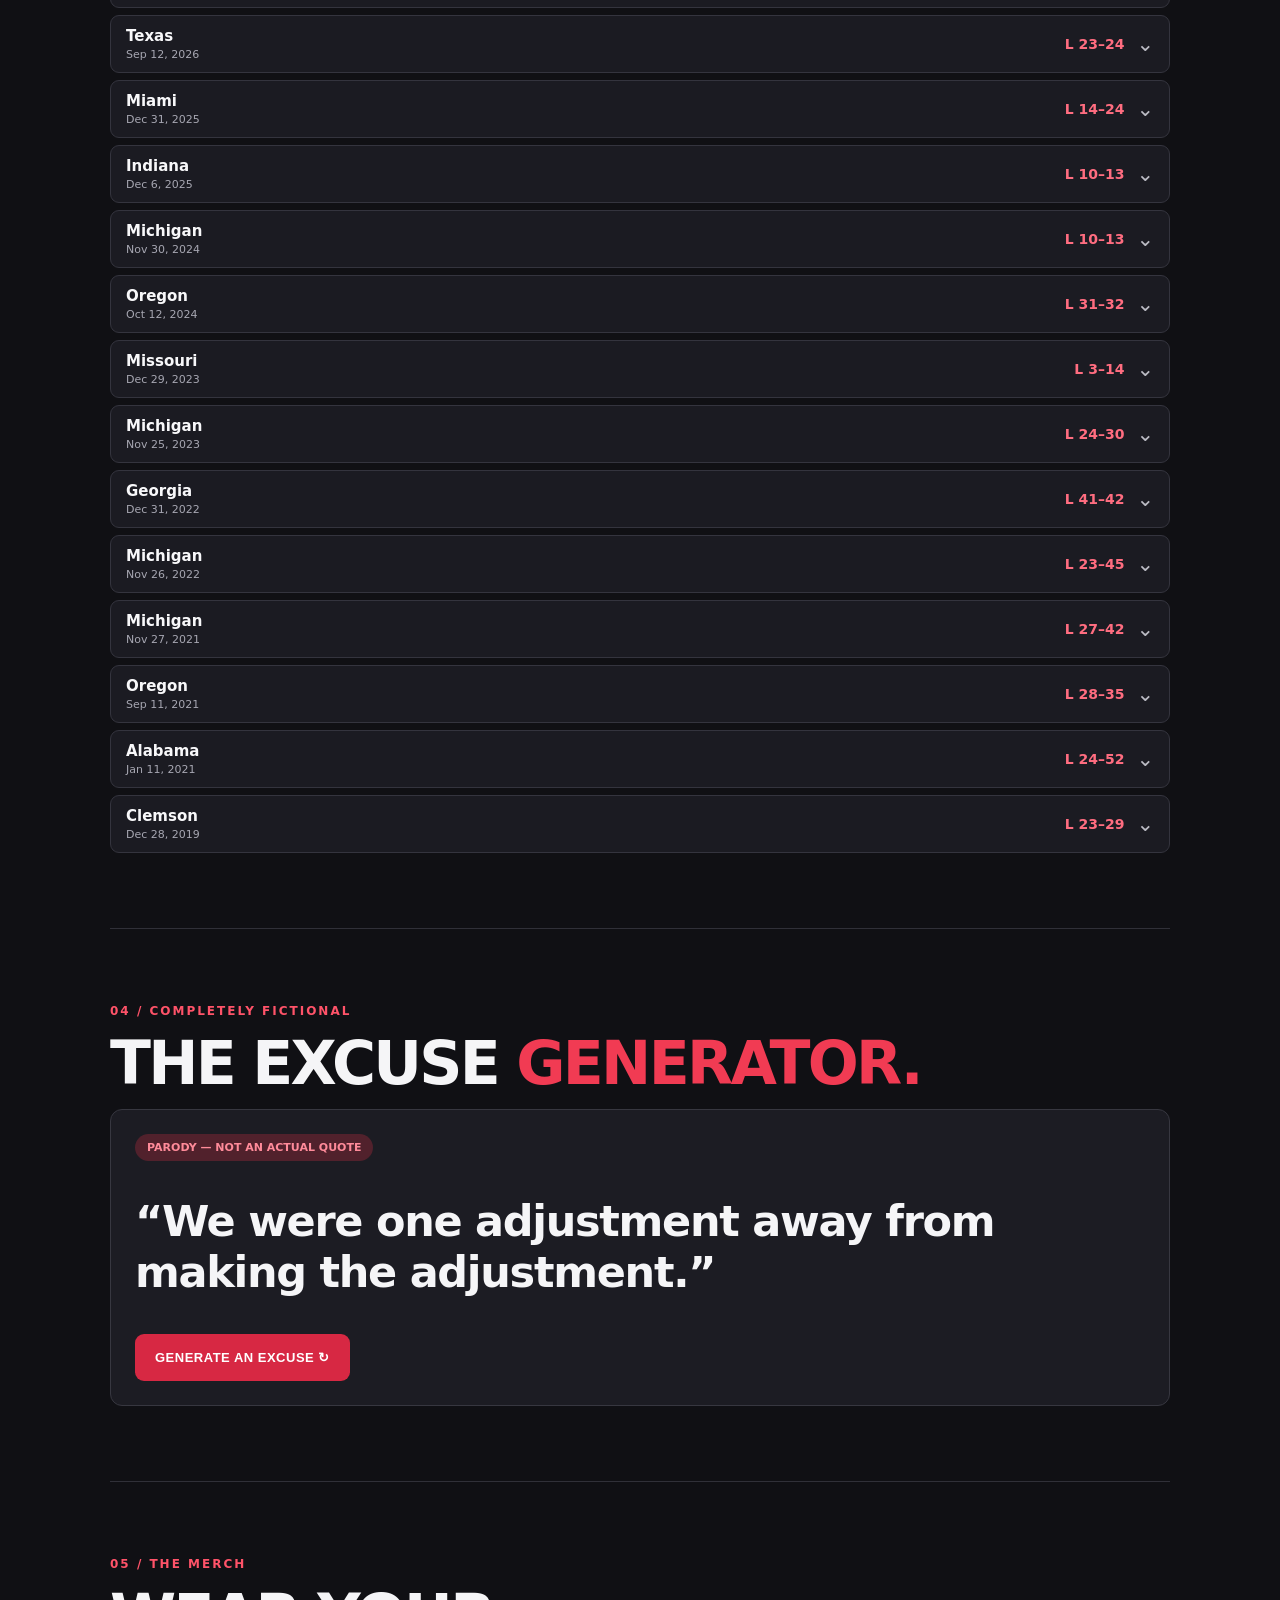
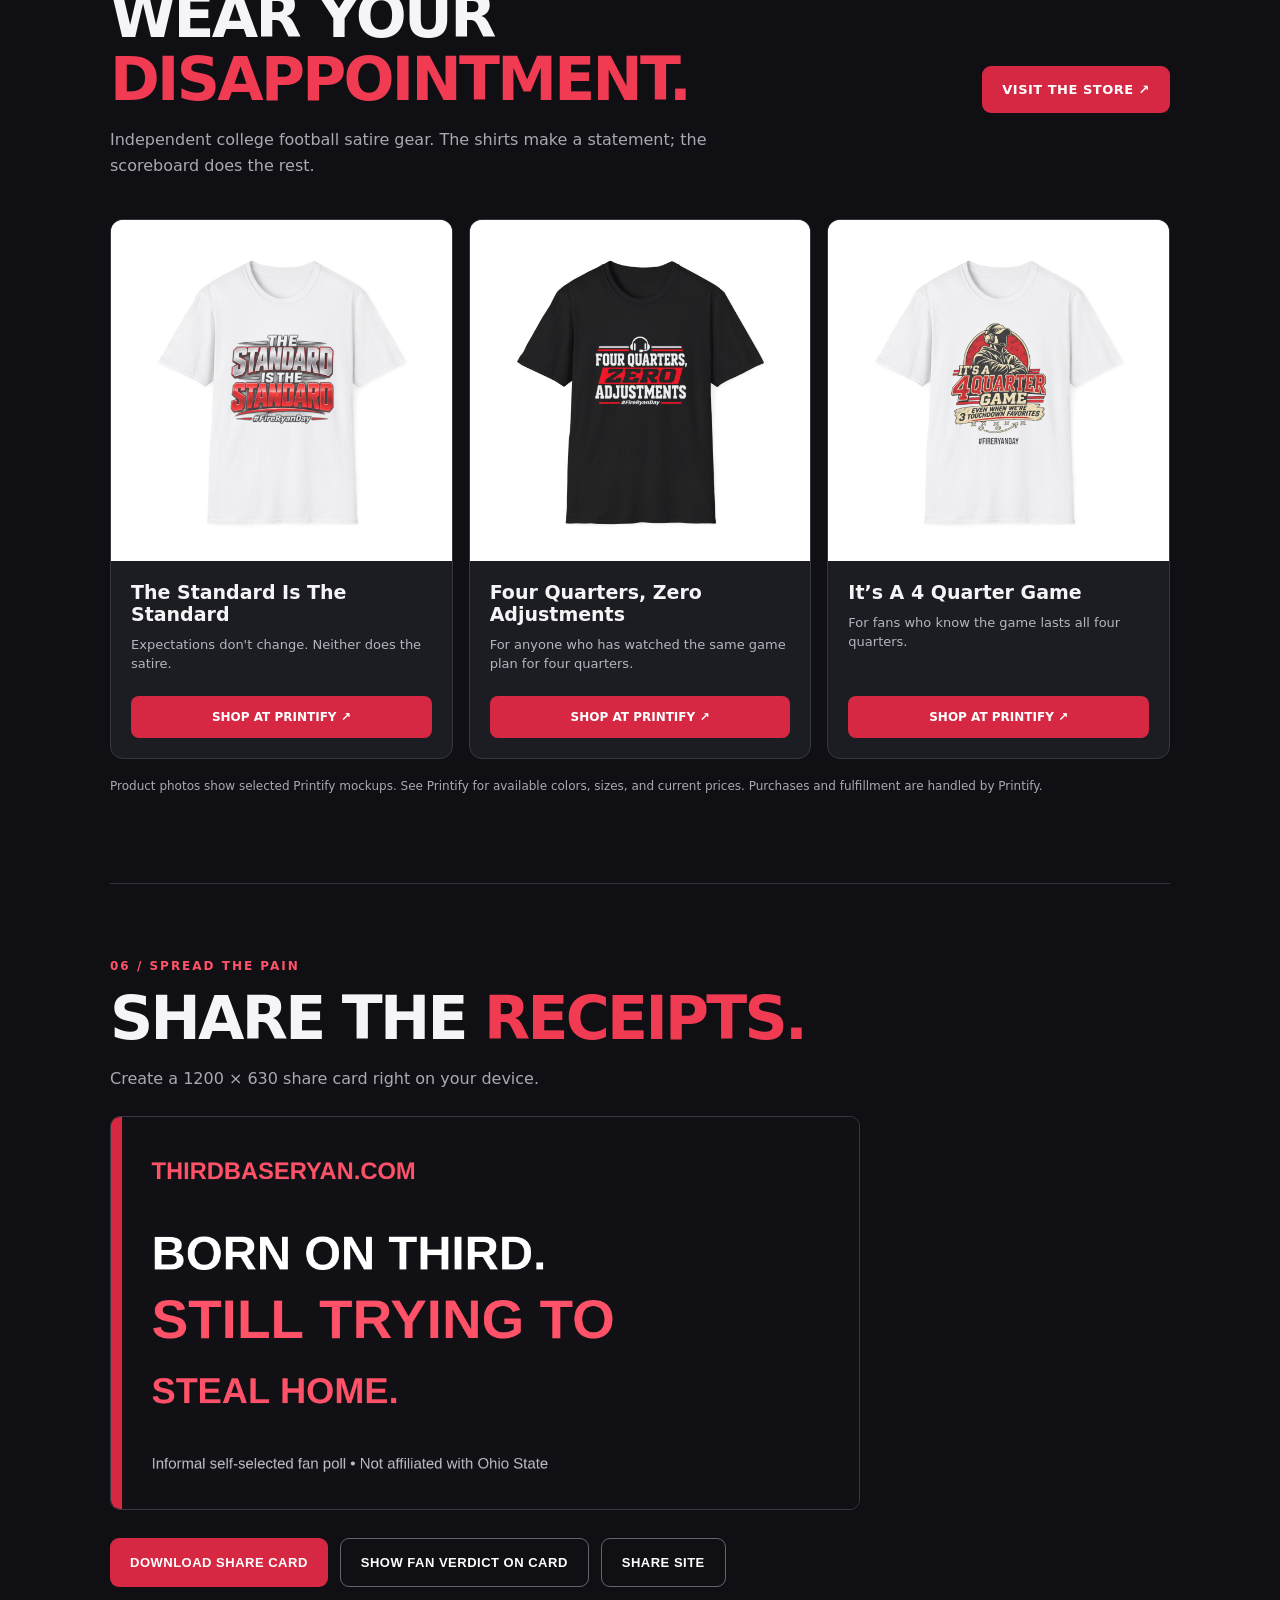
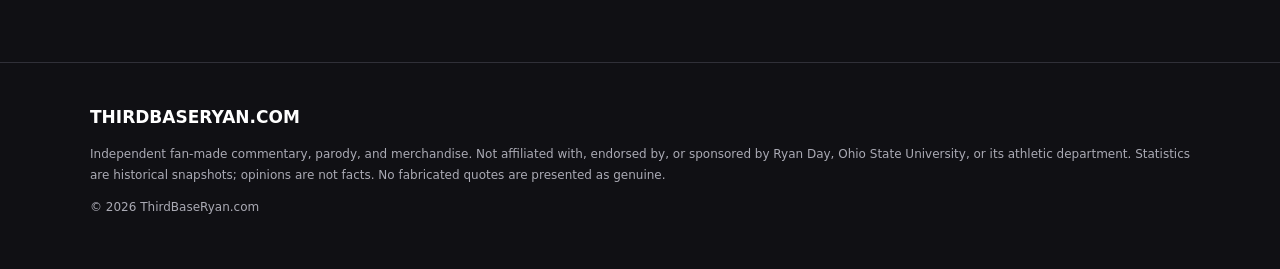
==== commit 25889195: "Add files via upload" ====
--- a/index.html
+++ b/index.html
@@ -1 +1,15 @@
-<!doctype html><html lang="en"><head><meta charset="utf-8"><meta name="viewport" content="width=device-width,initial-scale=1"><meta name="theme-color" content="#101014"><meta name="description" content="Third Base Ryan: independent Ohio State coaching satire, sourced statistics, fan polls and the loss hall of fame."><meta property="og:type" content="website"><meta property="og:url" content="https://thirdbaseryan.com/"><meta property="og:site_name" content="ThirdBaseRyan"><meta property="og:title" content="ThirdBaseRyan | College Football Satire"><meta property="og:description" content="Born on Third. Still Trying to Steal Home. Vote, explore the Loss Hall of Fame, and join the satire."><meta property="og:image" content="https://thirdbaseryan.com/images/social-preview.png"><meta property="og:image:secure_url" content="https://thirdbaseryan.com/images/social-preview.png"><meta property="og:image:width" content="1200"><meta property="og:image:height" content="630"><meta property="og:image:alt" content="ThirdBaseRyan — Born on Third. Still Trying to Steal Home."><meta name="twitter:card" content="summary_large_image"><meta name="twitter:title" content="ThirdBaseRyan | College Football Satire"><meta name="twitter:description" content="Born on Third. Still Trying to Steal Home."><meta name="twitter:image" content="https://thirdbaseryan.com/images/social-preview.png"><title>ThirdBaseRyan.com | Born on Third</title><link rel="stylesheet" href="style.css"></head><body><header><a class="brand" href="#top">THIRD<span>BASE</span>RYAN<span class="dot">.COM</span></a><button class="menu" id="menu" aria-label="Toggle navigation" aria-expanded="false">☰</button><nav id="nav"><a href="#receipts">Receipts</a><a href="#vote">Vote</a><a href="#excuses">Excuses</a><a href="#losses">Losses</a><a class="nav-shop" href="#merch">Shop Merch</a></nav></header><main id="top"><section class="hero"><div class="eyebrow">INDEPENDENT FAN SATIRE • NOT AFFILIATED WITH OHIO STATE</div><h1>BORN ON THIRD.<br><em>STILL TRYING TO<br>STEAL HOME.</em></h1><p>The wins are real. So are the losses. The jokes are ours.</p><div class="actions"><a class="btn" href="#receipts">SEE THE RECEIPTS ↓</a><a class="btn ghost" href="#vote">CAST YOUR VOTE</a><a class="btn ghost" href="#merch">SHOP THE SATIRE ↗</a></div></section><section id="receipts"><div class="sectionlabel">01 / THE RECEIPTS</div><h2>THE NUMBERS <em>DON'T BLINK.</em></h2><p class="muted">Coaching statistics through November 21, 2026. AP rankings refer to opponents ranked in the AP top five at kickoff.</p><div class="stats receipts-stats"><article class="stat"><strong>16</strong><span>CAREER LOSSES</span><small>Since 2018, including interim games</small></article><article class="stat"><strong>8–8</strong><span>VS. AP TOP-5 OPPONENTS</span><small>Ohio State's published 8–7 through 2025, plus 2026 loss to No. 4 Texas</small></article><article class="stat"><strong>7–4</strong><span>2026 RECORD</span><small>Through Nov. 21 — Nebraska 31, Ohio State 28</small></article></div><p class="sources">Sources: <a href="https://ohiostatebuckeyes.com/staff-directory/ryan-day/108" target="_blank" rel="noopener">Ohio State coaching records</a> · <a href="https://www.ncaa.com/news/football/article/2026-09-13/texas-climbs-no-1-oregon-plummets-latest-ap-top-25-college-football-rankings" target="_blank" rel="noopener">Texas AP ranking</a> · <a href="https://ohiostatebuckeyes.com/news/2026/11/21/football-buckeyes-drop-tightly-contested-game-at-nebraska" target="_blank" rel="noopener">Nebraska result</a></p></section><section id="failure-index" aria-labelledby="failure-title" style="padding-top:36px;padding-bottom:36px"><div class="sectionlabel">THE COACHING FAILURE INDEX / DOCUMENTED RESULTS</div><h2 id="failure-title">THE LEADS <em>DON'T LAST.</em></h2><p class="muted">Ryan Day era situational records from Ohio State's official pre-Nebraska game notes, published November 15, 2026. These are outcomes, not proof of why a game was lost.</p><div class="stats" style="display:grid;grid-template-columns:repeat(auto-fit,minmax(190px,1fr));gap:14px"><article class="stat"><strong>5</strong><span>LOSSES AFTER LEADING AT HALFTIME</span><small>Ohio State's record when ahead at halftime: 78–5</small></article><article class="stat"><strong>3</strong><span>LOSSES AFTER LEADING THROUGH Q3</span><small>Record when ahead after three quarters: 87–3</small></article><article class="stat"><strong>0–10</strong><span>WHEN TRAILING AFTER Q3</span><small>No wins in ten games entered the fourth quarter trailing</small></article></div><p class="muted small" style="margin-top:14px">These categories overlap and should not be summed. The November 21 Nebraska loss does not change any of these three figures: Ohio State trailed at halftime and was tied entering the fourth quarter.</p><p class="sources">Sources: <a href="https://ohiostatebuckeyes.com/documents/download/2026/11/15/11_Nebraska.pdf" target="_blank" rel="noopener noreferrer">Ohio State official Nebraska game notes (situational records)</a> · <a href="https://ohiostatebuckeyes.com/news/2026/11/21/football-buckeyes-drop-tightly-contested-game-at-nebraska" target="_blank" rel="noopener noreferrer">Nebraska quarter-by-quarter box score</a></p><p class="muted small">Favorite-loss totals and blown double-digit-lead totals are omitted until verified game by game.</p></section><section id="historic-collapses" aria-labelledby="historic-title" style="padding-top:36px;padding-bottom:36px"><div class="sectionlabel">HISTORIC COLLAPSES &amp; UNWANTED RECORDS</div><h2 id="historic-title">HISTORY MADE. <em>FOR THE WRONG REASONS.</em></h2><p class="muted">A few records nobody in Columbus wanted to set. Verified results through November 21, 2026.</p><div class="stats" style="display:grid;grid-template-columns:repeat(auto-fit,minmax(210px,1fr));gap:14px"><article class="stat"><strong>20</strong><span>POINT LEAD BLOWN VS. TEXAS</span><small>Led 23–3 in the third quarter; lost 24–23. Texas scored 21 unanswered points in Q4. Sept. 12, 2026.</small></article><article class="stat"><strong>309–0 → 309–1</strong><span>17+ POINT HALFTIME LEADS</span><small>Ohio State had never lost after leading by at least 17 at halftime before the Texas collapse (20–3 at half).</small></article><article class="stat"><strong>31</strong><span>NEBRASKA'S RANKED-LOSS STREAK ENDED</span><small>Nebraska snapped 31 straight losses to AP Top-25 opponents by beating Ohio State 31–28 on Nov. 21, 2026.</small></article><article class="stat"><strong>3</strong><span>LOSSES TO UNRANKED TEAMS IN 2026</span><small>Ohio State reached three losses to unranked opponents in one season for the first time since 2011.</small></article></div><p class="muted small" style="margin-top:14px">The Texas comeback is one game reflected in multiple statistics above. Records describe outcomes, not proof of an individual coach's responsibility.</p><p class="sources">Sources: <a href="https://ohiostatebuckeyes.com/news/2026/9/13/football-no-1-ohio-state-falls-on-the-road-at-no-4-texas" target="_blank" rel="noopener noreferrer">Ohio State–Texas official recap</a> · <a href="https://www.elevenwarriors.com/ohio-state-football/2026/09/163835/ohio-state-blows-20-point-fourth-quarter-lead-suffers-24-23-loss-to-texas" target="_blank" rel="noopener noreferrer">Texas historic halftime record</a> · <a href="https://www.cbssports.com/college-football/gametracker/NCAAF_20261121_OHIOST%40NEB/" target="_blank" rel="noopener noreferrer">Nebraska upset and unranked-loss milestone</a></p></section><section id="vote"><div class="sectionlabel">02 / FAN REFERENDUM</div><h2>KEEP HIM OR <em>FIRE HIM?</em></h2><p class="muted">Community votes, updated from our database. One ballot per browser identifier; this is an informal, self-selected fan poll, not a scientific survey.</p><div class="panel"><div class="hotseat"><span>LIVE COMMUNITY HOT SEAT</span><strong id="heatValue">—</strong><small id="heatLabel">Loading votes…</small><div class="meter" role="progressbar" aria-label="Percent voting fire" aria-valuemin="0" aria-valuemax="100" aria-valuenow="0" id="heatMeter"><div id="heatFill"></div></div><div class="meterLabels"><span id="firePct">—% FIRE</span><span id="keepPct">—% KEEP</span></div><p id="voteCount" class="muted">Loading…</p></div><div class="votegrid"><button data-vote="fire" class="vote fire" disabled>🔥 FIRE HIM</button><button data-vote="keep" class="vote keep" disabled>🏆 KEEP HIM</button></div><div id="voteResult" class="result" aria-live="polite">Connecting to community poll…</div><div id="postVoteShare" class="post-vote-share" hidden><p id="postVoteMessage"></p><button class="btn" id="shareMyVote">SHARE MY VOTE ↗</button></div><button class="textbtn" id="refreshVote">Refresh totals</button><p class="muted small">Votes can be changed from the same browser. Clearing browser storage or switching devices can allow additional votes. This poll does not verify identity.</p></div><aside class="featured-merch"><a class="featured-image" href="https://thirdbaseryan.printify.me/product/34878460" target="_blank" rel="noopener noreferrer"><img src="images/merch-zero-adjustments.jpg" alt="Four Quarters, Zero Adjustments black shirt" loading="lazy"></a><div><span class="feature-kicker">WEAR THE VERDICT</span><h3>FOUR QUARTERS. ZERO ADJUSTMENTS.</h3><p>Already voted? Now wear your criticism.</p><a class="btn" href="https://thirdbaseryan.printify.me/product/34878460" target="_blank" rel="noopener noreferrer">SHOP THIS SHIRT ↗</a></div></aside></section><section id="excuses"><div class="sectionlabel">03 / COMPLETELY FICTIONAL</div><h2>THE EXCUSE <em>GENERATOR.</em></h2><div class="panel quote"><span class="pill">PARODY — NOT AN ACTUAL QUOTE</span><blockquote id="excuse">“We were one adjustment away from making the adjustment.”</blockquote><button class="btn" id="nextExcuse">GENERATE AN EXCUSE ↻</button></div></section><section id="losses"><div class="sectionlabel">04 / THE ARCHIVES</div><h2>THE LOSS <em>HALL OF FAME.</em></h2><p class="muted">All 16 losses, without 16 giant cards. Tap any matchup for the most embarrassing detail, site-wide pain ratings, sources, and a shareable card.</p><div class="pain-leaderboard" aria-labelledby="pain-leaderboard-title"><div class="pain-board-head"><div><span class="feature-kicker">FAN-RANKED MISERY</span><h3 id="pain-leaderboard-title">THE PAIN LEADERBOARD</h3><p class="muted small">Site-wide averages from fan ratings. Ranked by average pain, with at least 3 votes required to qualify.</p></div><button id="refreshPain" class="textbtn" type="button">Refresh rankings ↻</button></div><div id="painLeaderboard" aria-live="polite" class="pain-board-list"><p class="muted">Loading community rankings…</p></div></div><div id="lossList" class="losslist"></div><aside class="loss-merch-callout"><img src="images/merch-four-quarter-game.jpg" alt="It’s A 4 Quarter Game shirt" loading="lazy"><div><strong>IT'S A 4 QUARTER GAME</strong><p>Even when we're three-touchdown favorites.</p><a href="https://thirdbaseryan.printify.me/product/34878092" target="_blank" rel="noopener noreferrer">SHOP THE SHIRT ↗</a></div></aside></section><section id="merch" aria-labelledby="merch-title"><div class="sectionlabel">05 / THE MERCH</div><div class="merch-intro"><div><h2 id="merch-title">WEAR YOUR <em>DISAPPOINTMENT.</em></h2><p class="muted">Independent college football satire gear. The shirts make a statement; the scoreboard does the rest.</p></div><a class="btn" href="https://thirdbaseryan.printify.me/" target="_blank" rel="noopener noreferrer">VISIT THE STORE ↗</a></div><div class="merch-grid"><article class="merch-card"><div class="merch-art merch-photo"><img src="images/merch-standard.jpg" alt="The Standard Is The Standard white T-shirt product mockup" loading="lazy" width="1200" height="1200"></div><div class="merch-info"><h3>The Standard Is The Standard</h3><p>Expectations don't change. Neither does the satire.</p><a href="https://thirdbaseryan.printify.me/product/34878216" target="_blank" rel="noopener noreferrer" aria-label="Shop The Standard Is The Standard at Printify">SHOP AT PRINTIFY ↗</a></div></article><article class="merch-card"><div class="merch-art merch-photo"><img src="images/merch-zero-adjustments.jpg" alt="Four Quarters Zero Adjustments black T-shirt product mockup" loading="lazy" width="1200" height="1200"></div><div class="merch-info"><h3>Four Quarters, Zero Adjustments</h3><p>For anyone who has watched the same game plan for four quarters.</p><a href="https://thirdbaseryan.printify.me/product/34878460" target="_blank" rel="noopener noreferrer" aria-label="Shop Four Quarters Zero Adjustments at Printify">SHOP AT PRINTIFY ↗</a></div></article><article class="merch-card"><div class="merch-art merch-photo"><img src="images/merch-four-quarter-game.jpg" alt="It’s A 4 Quarter Game white T-shirt product mockup" loading="lazy" width="1200" height="1200"></div><div class="merch-info"><h3>It’s A 4 Quarter Game</h3><p>For fans who know the game lasts all four quarters.</p><a href="https://thirdbaseryan.printify.me/product/34878092" target="_blank" rel="noopener noreferrer" aria-label="Shop It’s A 4 Quarter Game at Printify">SHOP AT PRINTIFY ↗</a></div></article></div><p class="merch-note">Product photos show selected Printify mockups. See Printify for available colors, sizes, and current prices. Purchases and fulfillment are handled by Printify.</p></section><section id="share"><div class="sectionlabel">06 / SPREAD THE PAIN</div><h2>SHARE THE <em>RECEIPTS.</em></h2><p class="muted">Create a 1200 × 630 share card right on your device.</p><canvas id="shareCanvas" width="1200" height="630" aria-label="Share card preview"></canvas><div class="actions"><button class="btn" id="download">DOWNLOAD SHARE CARD</button><button class="btn ghost" id="verdictCard">SHOW FAN VERDICT ON CARD</button><button class="btn ghost" id="shareButton">SHARE SITE</button></div></section></main><footer><b>THIRDBASERYAN.COM</b><p>Independent fan-made commentary, parody, and merchandise. Not affiliated with, endorsed by, or sponsored by Ryan Day, Ohio State University, or its athletic department. Statistics are historical snapshots; opinions are not facts. No fabricated quotes are presented as genuine.</p><p>© <span id="year"></span> ThirdBaseRyan.com</p></footer><script src="app.js" defer></script></body></html>
+<!DOCTYPE html>
+<html lang="en"><head><meta charset="utf-8"/><meta content="width=device-width,initial-scale=1" name="viewport"/><meta content="#101014" name="theme-color"/><meta content="Third Base Ryan: independent Ohio State coaching satire, sourced statistics, fan polls and the loss hall of fame." name="description"/><meta content="website" property="og:type"/><meta content="https://thirdbaseryan.com/" property="og:url"/><meta content="ThirdBaseRyan" property="og:site_name"/><meta content="ThirdBaseRyan | College Football Satire" property="og:title"/><meta content="Born on Third. Still Trying to Steal Home. Vote, explore the Loss Hall of Fame, and join the satire." property="og:description"/><meta content="https://thirdbaseryan.com/images/social-preview.png" property="og:image"/><meta content="https://thirdbaseryan.com/images/social-preview.png" property="og:image:secure_url"/><meta content="1200" property="og:image:width"/><meta content="630" property="og:image:height"/><meta content="ThirdBaseRyan — Born on Third. Still Trying to Steal Home." property="og:image:alt"/><meta content="summary_large_image" name="twitter:card"/><meta content="ThirdBaseRyan | College Football Satire" name="twitter:title"/><meta content="Born on Third. Still Trying to Steal Home." name="twitter:description"/><meta content="https://thirdbaseryan.com/images/social-preview.png" name="twitter:image"/><title>ThirdBaseRyan.com | Born on Third</title><link href="style.css" rel="stylesheet"/><style>
+/* Compact, mobile-friendly statistics disclosures */
+.stats-disclosure{margin-top:14px;border:1px solid rgba(170,170,180,.25);border-radius:12px;overflow:hidden;background:rgba(255,255,255,.025)}
+.stats-disclosure>summary{cursor:pointer;list-style:none;display:flex;align-items:center;justify-content:space-between;gap:14px;padding:18px 20px;color:inherit}
+.stats-disclosure>summary::-webkit-details-marker{display:none}
+.stats-disclosure>summary strong{font-size:.95rem;letter-spacing:.04em}
+.stats-disclosure>summary span{font-size:.82rem;opacity:.72;text-align:right}
+.stats-disclosure>summary:after{content:'+';font-size:1.6rem;color:#ef536b;flex-shrink:0}
+.stats-disclosure[open]>summary:after{content:'−'}
+.stats-detail-content{padding:0 20px 20px!important}
+.stats-detail-content .sectionlabel{display:none}
+.stats-detail-content h2{font-size:clamp(1.5rem,4vw,2.4rem)}
+@media(max-width:600px){.stats-disclosure>summary{align-items:flex-start;flex-wrap:wrap}.stats-disclosure>summary span{order:3;width:100%;text-align:left}.stats-detail-content{padding:0 12px 16px!important}}
+</style></head><body><header><a class="brand" href="#top">THIRD<span>BASE</span>RYAN<span class="dot">.COM</span></a><button aria-expanded="false" aria-label="Toggle navigation" class="menu" id="menu">☰</button><nav id="nav"><a href="#vote">Vote</a><a href="#receipts">Receipts</a><a href="#losses">Losses</a><a href="#excuses">Excuses</a><a class="nav-shop" href="#merch">Shop Merch</a></nav></header><main id="top"><section class="hero"><div class="eyebrow">INDEPENDENT FAN SATIRE • NOT AFFILIATED WITH OHIO STATE</div><h1>BORN ON THIRD.<br/><em>STILL TRYING TO<br/>STEAL HOME.</em></h1><p>The wins are real. So are the losses. The jokes are ours.</p><div class="actions"><a class="btn" href="#vote">CAST YOUR VOTE ↓</a><a class="btn ghost" href="#receipts">SEE THE RECEIPTS</a><a class="btn ghost" href="#merch">SHOP THE SATIRE ↗</a></div></section><section id="vote"><div class="sectionlabel">01 / FAN REFERENDUM</div><h2>KEEP HIM OR <em>FIRE HIM?</em></h2><p class="muted">Community votes, updated from our database. One ballot per browser identifier; this is an informal, self-selected fan poll, not a scientific survey.</p><div class="panel"><div class="hotseat"><span>LIVE COMMUNITY HOT SEAT</span><strong id="heatValue">—</strong><small id="heatLabel">Loading votes…</small><div aria-label="Percent voting fire" aria-valuemax="100" aria-valuemin="0" aria-valuenow="0" class="meter" id="heatMeter" role="progressbar"><div id="heatFill"></div></div><div class="meterLabels"><span id="firePct">—% FIRE</span><span id="keepPct">—% KEEP</span></div><p class="muted" id="voteCount">Loading…</p></div><div class="votegrid"><button class="vote fire" data-vote="fire" disabled="">🔥 FIRE HIM</button><button class="vote keep" data-vote="keep" disabled="">🏆 KEEP HIM</button></div><div aria-live="polite" class="result" id="voteResult">Connecting to community poll…</div><div class="post-vote-share" hidden="" id="postVoteShare"><p id="postVoteMessage"></p><button class="btn" id="shareMyVote">SHARE MY VOTE ↗</button></div><button class="textbtn" id="refreshVote">Refresh totals</button><p class="muted small">Votes can be changed from the same browser. Clearing browser storage or switching devices can allow additional votes. This poll does not verify identity.</p></div><aside class="featured-merch"><a class="featured-image" href="https://thirdbaseryan.printify.me/product/34878460" rel="noopener noreferrer" target="_blank"><img alt="Four Quarters, Zero Adjustments black shirt" loading="lazy" src="images/merch-zero-adjustments.jpg"/></a><div><span class="feature-kicker">WEAR THE VERDICT</span><h3>FOUR QUARTERS. ZERO ADJUSTMENTS.</h3><p>Already voted? Now wear your criticism.</p><a class="btn" href="https://thirdbaseryan.printify.me/product/34878460" rel="noopener noreferrer" target="_blank">SHOP THIS SHIRT ↗</a></div></aside></section><section id="receipts"><div class="sectionlabel">02 / THE RECEIPTS</div><h2>THE NUMBERS <em>DON'T BLINK.</em></h2><p class="muted">Coaching statistics through November 21, 2026. AP rankings refer to opponents ranked in the AP top five at kickoff.</p><div class="stats receipts-stats"><article class="stat"><strong>16</strong><span>CAREER LOSSES</span><small>Since 2018, including interim games</small></article><article class="stat"><strong>8–8</strong><span>VS. AP TOP-5 OPPONENTS</span><small>Ohio State's published 8–7 through 2025, plus 2026 loss to No. 4 Texas</small></article><article class="stat"><strong>7–4</strong><span>2026 RECORD</span><small>Through Nov. 21 — Nebraska 31, Ohio State 28</small></article></div><p class="sources">Sources: <a href="https://ohiostatebuckeyes.com/staff-directory/ryan-day/108" rel="noopener" target="_blank">Ohio State coaching records</a> · <a href="https://www.ncaa.com/news/football/article/2026-09-13/texas-climbs-no-1-oregon-plummets-latest-ap-top-25-college-football-rankings" rel="noopener" target="_blank">Texas AP ranking</a> · <a href="https://ohiostatebuckeyes.com/news/2026/11/21/football-buckeyes-drop-tightly-contested-game-at-nebraska" rel="noopener" target="_blank">Nebraska result</a></p><details class="stats-disclosure"><summary><strong>COACHING FAILURE INDEX</strong><span>Blown leads and fourth-quarter comeback record</span></summary><section aria-labelledby="failure-title" class="stats-detail-content" id="failure-index"><div class="sectionlabel">THE COACHING FAILURE INDEX / DOCUMENTED RESULTS</div><h2 id="failure-title">THE LEADS <em>DON'T LAST.</em></h2><p class="muted">Ryan Day era situational records from Ohio State's official pre-Nebraska game notes, published November 15, 2026. These are outcomes, not proof of why a game was lost.</p><div class="stats" style="display:grid;grid-template-columns:repeat(auto-fit,minmax(190px,1fr));gap:14px"><article class="stat"><strong>5</strong><span>LOSSES AFTER LEADING AT HALFTIME</span><small>Ohio State's record when ahead at halftime: 78–5</small></article><article class="stat"><strong>3</strong><span>LOSSES AFTER LEADING THROUGH Q3</span><small>Record when ahead after three quarters: 87–3</small></article><article class="stat"><strong>0–10</strong><span>WHEN TRAILING AFTER Q3</span><small>No wins in ten games entered the fourth quarter trailing</small></article></div><p class="muted small" style="margin-top:14px">These categories overlap and should not be summed. The November 21 Nebraska loss does not change any of these three figures: Ohio State trailed at halftime and was tied entering the fourth quarter.</p><p class="sources">Sources: <a href="https://ohiostatebuckeyes.com/documents/download/2026/11/15/11_Nebraska.pdf" rel="noopener noreferrer" target="_blank">Ohio State official Nebraska game notes (situational records)</a> · <a href="https://ohiostatebuckeyes.com/news/2026/11/21/football-buckeyes-drop-tightly-contested-game-at-nebraska" rel="noopener noreferrer" target="_blank">Nebraska quarter-by-quarter box score</a></p></section></details><details class="stats-disclosure"><summary><strong>HISTORIC COLLAPSES &amp; UNWANTED RECORDS</strong><span>Texas, Nebraska, and other unwanted milestones</span></summary><section aria-labelledby="historic-title" class="stats-detail-content" id="historic-collapses"><div class="sectionlabel">HISTORIC COLLAPSES &amp; UNWANTED RECORDS</div><h2 id="historic-title">HISTORY MADE. <em>FOR THE WRONG REASONS.</em></h2><p class="muted">A few records nobody in Columbus wanted to set. Verified results through November 21, 2026.</p><div class="stats" style="display:grid;grid-template-columns:repeat(auto-fit,minmax(210px,1fr));gap:14px"><article class="stat"><strong>20</strong><span>POINT LEAD BLOWN VS. TEXAS</span><small>Led 20–3 at halftime and 23–3 in the third quarter; lost 24–23. Ohio State had previously been 309–0 with a 17+ point halftime lead.</small></article><article class="stat"><strong>31</strong><span>NEBRASKA'S RANKED-LOSS STREAK ENDED</span><small>Nebraska snapped 31 straight losses to AP Top-25 opponents by beating Ohio State 31–28 on Nov. 21, 2026.</small></article><article class="stat"><strong>3</strong><span>LOSSES TO UNRANKED TEAMS IN 2026</span><small>Ohio State reached three losses to unranked opponents in one season for the first time since 2011.</small></article></div><p class="muted small" style="margin-top:14px">The Texas comeback is one game reflected in multiple statistics above. Records describe outcomes, not proof of an individual coach's responsibility.</p><p class="sources">Sources: <a href="https://ohiostatebuckeyes.com/news/2026/9/13/football-no-1-ohio-state-falls-on-the-road-at-no-4-texas" rel="noopener noreferrer" target="_blank">Ohio State–Texas official recap</a> · <a href="https://www.elevenwarriors.com/ohio-state-football/2026/09/163835/ohio-state-blows-20-point-fourth-quarter-lead-suffers-24-23-loss-to-texas" rel="noopener noreferrer" target="_blank">Texas historic halftime record</a> · <a href="https://www.cbssports.com/college-football/gametracker/NCAAF_20261121_OHIOST%40NEB/" rel="noopener noreferrer" target="_blank">Nebraska upset and unranked-loss milestone</a></p></section></details></section><section id="losses"><div class="sectionlabel">03 / THE ARCHIVES</div><h2>THE LOSS <em>HALL OF FAME.</em></h2><p class="muted">All 16 losses, without 16 giant cards. Tap any matchup for the most embarrassing detail, site-wide pain ratings, sources, and a shareable card.</p><div aria-labelledby="pain-leaderboard-title" class="pain-leaderboard"><div class="pain-board-head"><div><span class="feature-kicker">FAN-RANKED MISERY</span><h3 id="pain-leaderboard-title">THE PAIN LEADERBOARD</h3><p class="muted small">Site-wide averages from fan ratings. Ranked by average pain, with at least 3 votes required to qualify.</p></div><button class="textbtn" id="refreshPain" type="button">Refresh rankings ↻</button></div><div aria-live="polite" class="pain-board-list" id="painLeaderboard"><p class="muted">Loading community rankings…</p></div></div><div class="losslist" id="lossList"></div></section><section id="excuses"><div class="sectionlabel">04 / COMPLETELY FICTIONAL</div><h2>THE EXCUSE <em>GENERATOR.</em></h2><div class="panel quote"><span class="pill">PARODY — NOT AN ACTUAL QUOTE</span><blockquote id="excuse">“We were one adjustment away from making the adjustment.”</blockquote><button class="btn" id="nextExcuse">GENERATE AN EXCUSE ↻</button></div></section><section aria-labelledby="merch-title" id="merch"><div class="sectionlabel">05 / THE MERCH</div><div class="merch-intro"><div><h2 id="merch-title">WEAR YOUR <em>DISAPPOINTMENT.</em></h2><p class="muted">Independent college football satire gear. The shirts make a statement; the scoreboard does the rest.</p></div><a class="btn" href="https://thirdbaseryan.printify.me/" rel="noopener noreferrer" target="_blank">VISIT THE STORE ↗</a></div><div class="merch-grid"><article class="merch-card"><div class="merch-art merch-photo"><img alt="The Standard Is The Standard white T-shirt product mockup" height="1200" loading="lazy" src="images/merch-standard.jpg" width="1200"/></div><div class="merch-info"><h3>The Standard Is The Standard</h3><p>Expectations don't change. Neither does the satire.</p><a aria-label="Shop The Standard Is The Standard at Printify" href="https://thirdbaseryan.printify.me/product/34878216" rel="noopener noreferrer" target="_blank">SHOP AT PRINTIFY ↗</a></div></article><article class="merch-card"><div class="merch-art merch-photo"><img alt="Four Quarters Zero Adjustments black T-shirt product mockup" height="1200" loading="lazy" src="images/merch-zero-adjustments.jpg" width="1200"/></div><div class="merch-info"><h3>Four Quarters, Zero Adjustments</h3><p>For anyone who has watched the same game plan for four quarters.</p><a aria-label="Shop Four Quarters Zero Adjustments at Printify" href="https://thirdbaseryan.printify.me/product/34878460" rel="noopener noreferrer" target="_blank">SHOP AT PRINTIFY ↗</a></div></article><article class="merch-card"><div class="merch-art merch-photo"><img alt="It’s A 4 Quarter Game white T-shirt product mockup" height="1200" loading="lazy" src="images/merch-four-quarter-game.jpg" width="1200"/></div><div class="merch-info"><h3>It’s A 4 Quarter Game</h3><p>For fans who know the game lasts all four quarters.</p><a aria-label="Shop It’s A 4 Quarter Game at Printify" href="https://thirdbaseryan.printify.me/product/34878092" rel="noopener noreferrer" target="_blank">SHOP AT PRINTIFY ↗</a></div></article></div><p class="merch-note">Product photos show selected Printify mockups. See Printify for available colors, sizes, and current prices. Purchases and fulfillment are handled by Printify.</p></section><section id="share"><div class="sectionlabel">06 / SPREAD THE PAIN</div><h2>SHARE THE <em>RECEIPTS.</em></h2><p class="muted">Create a 1200 × 630 share card right on your device.</p><canvas aria-label="Share card preview" height="630" id="shareCanvas" width="1200"></canvas><div class="actions"><button class="btn" id="download">DOWNLOAD SHARE CARD</button><button class="btn ghost" id="verdictCard">SHOW FAN VERDICT ON CARD</button><button class="btn ghost" id="shareButton">SHARE SITE</button></div></section></main><footer><b>THIRDBASERYAN.COM</b><p>Independent fan-made commentary, parody, and merchandise. Not affiliated with, endorsed by, or sponsored by Ryan Day, Ohio State University, or its athletic department. Statistics are historical snapshots; opinions are not facts. No fabricated quotes are presented as genuine.</p><p>© <span id="year"></span> ThirdBaseRyan.com</p></footer><script defer="" src="app.js"></script></body></html>
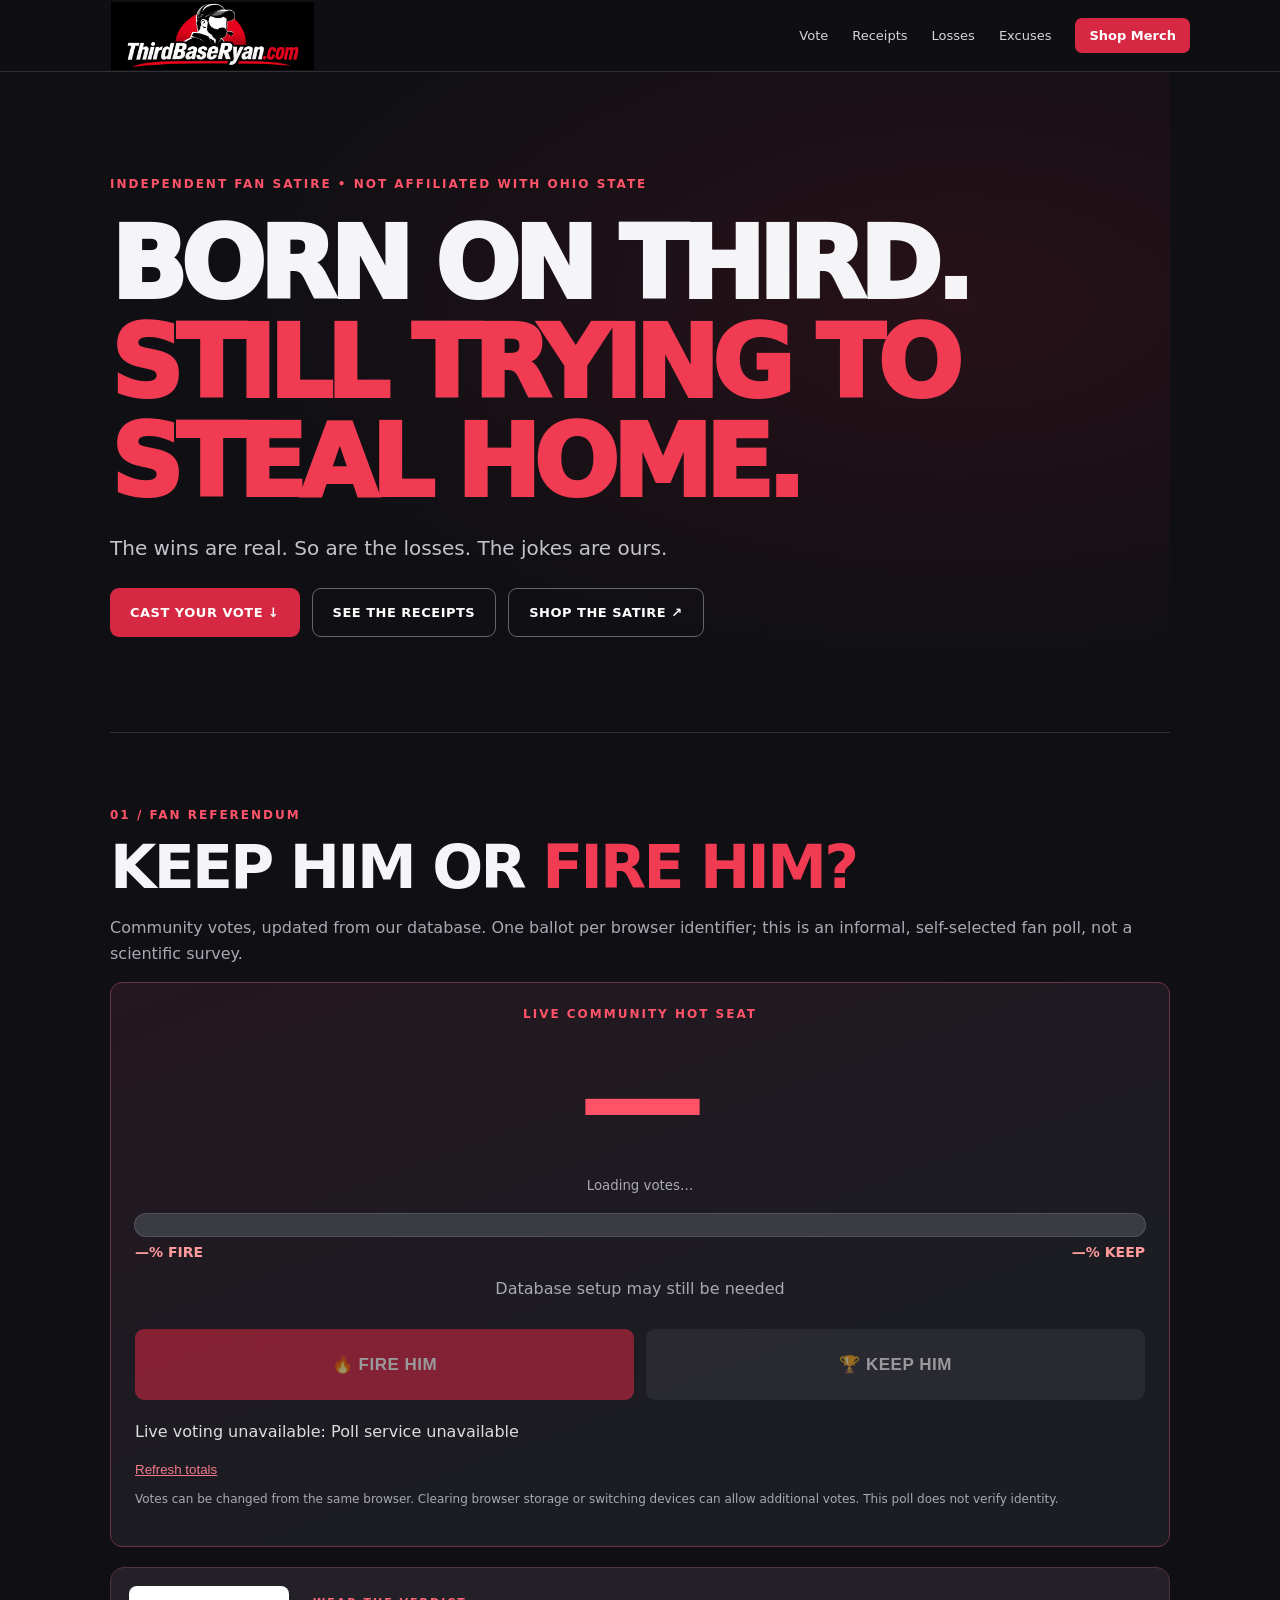
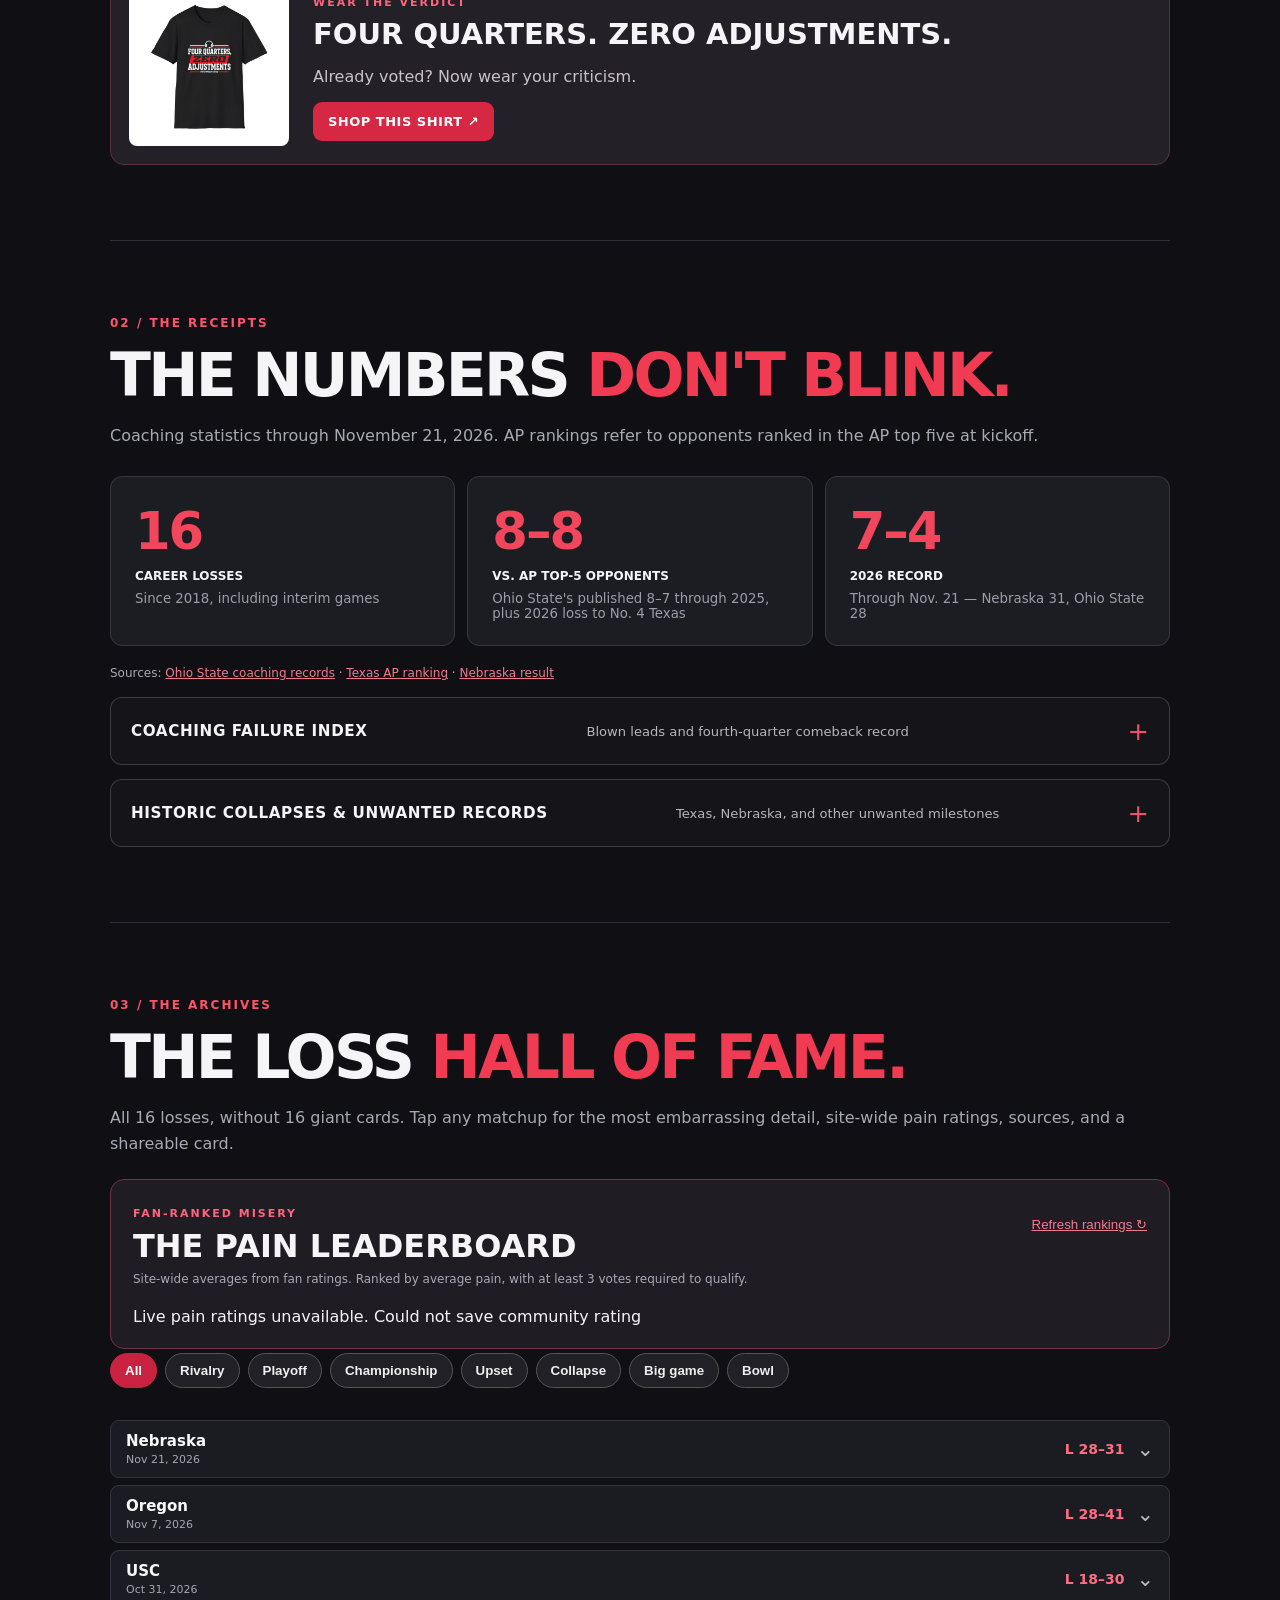
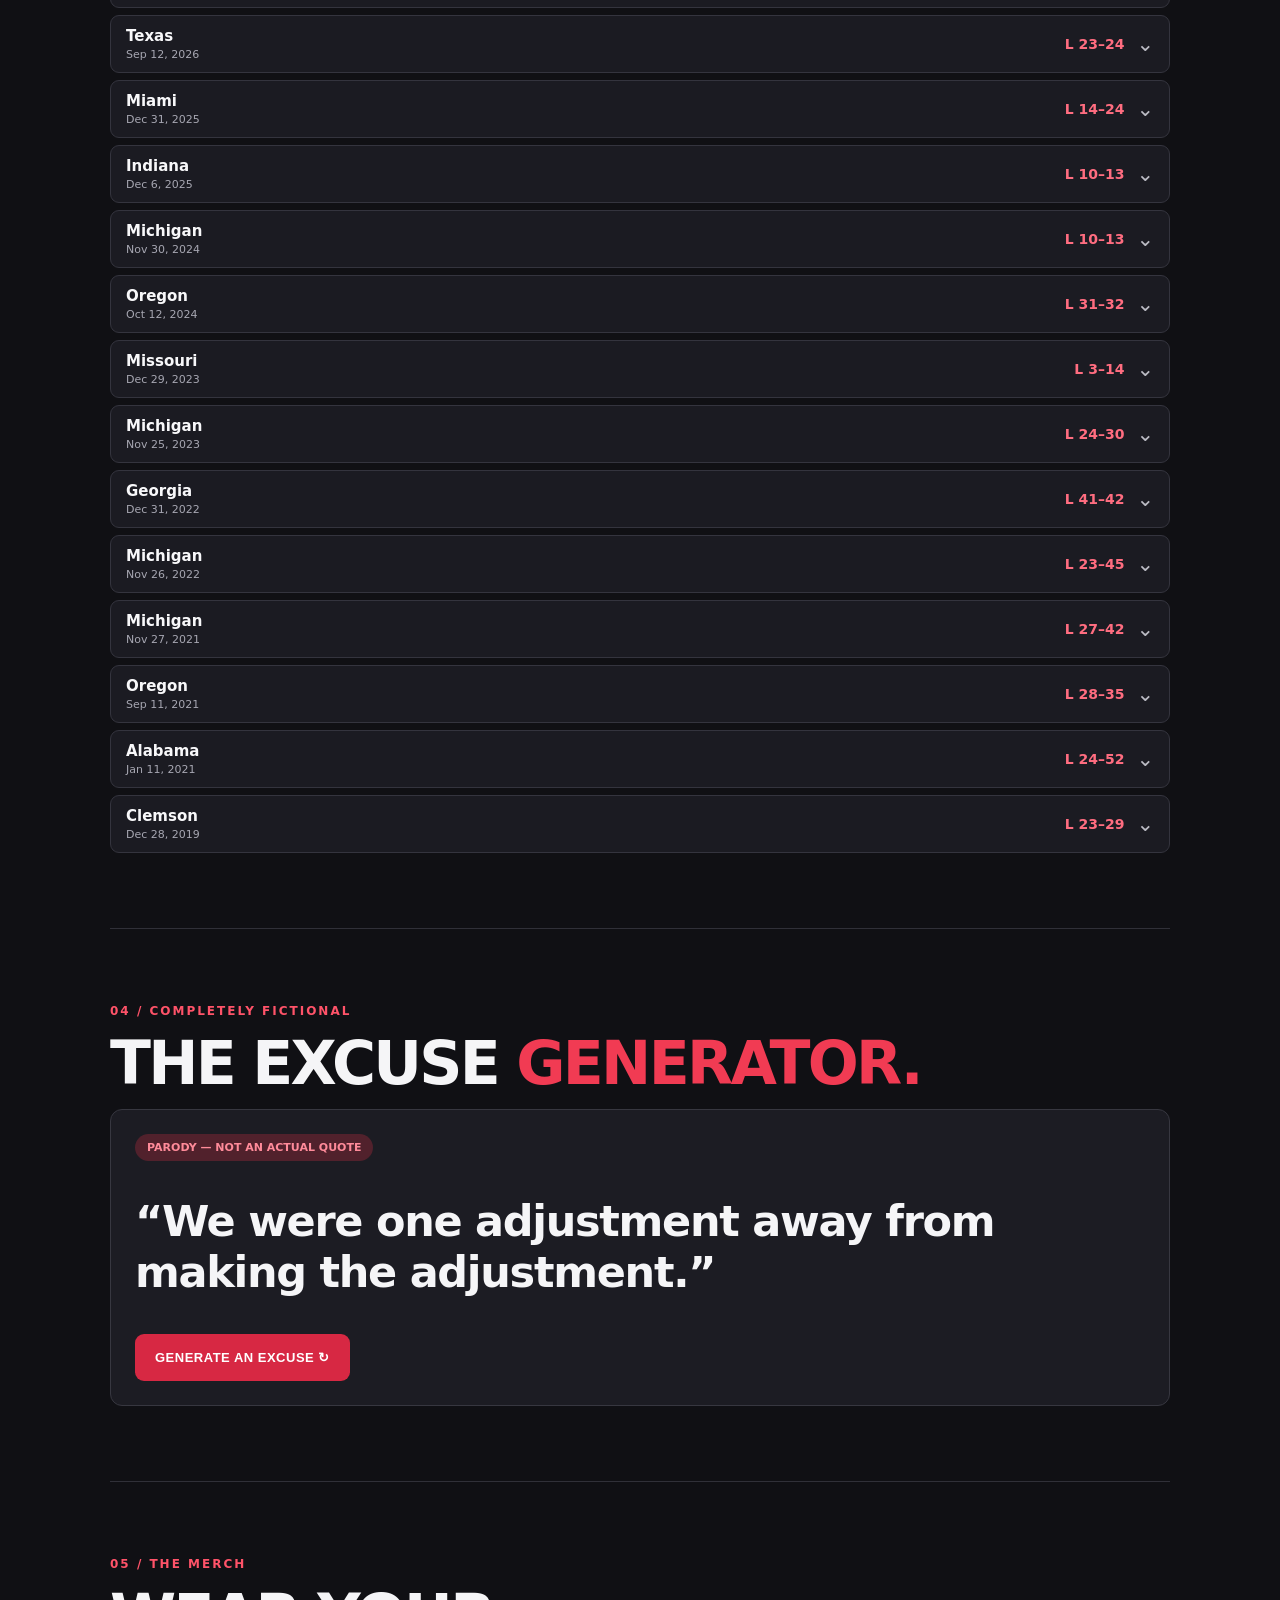
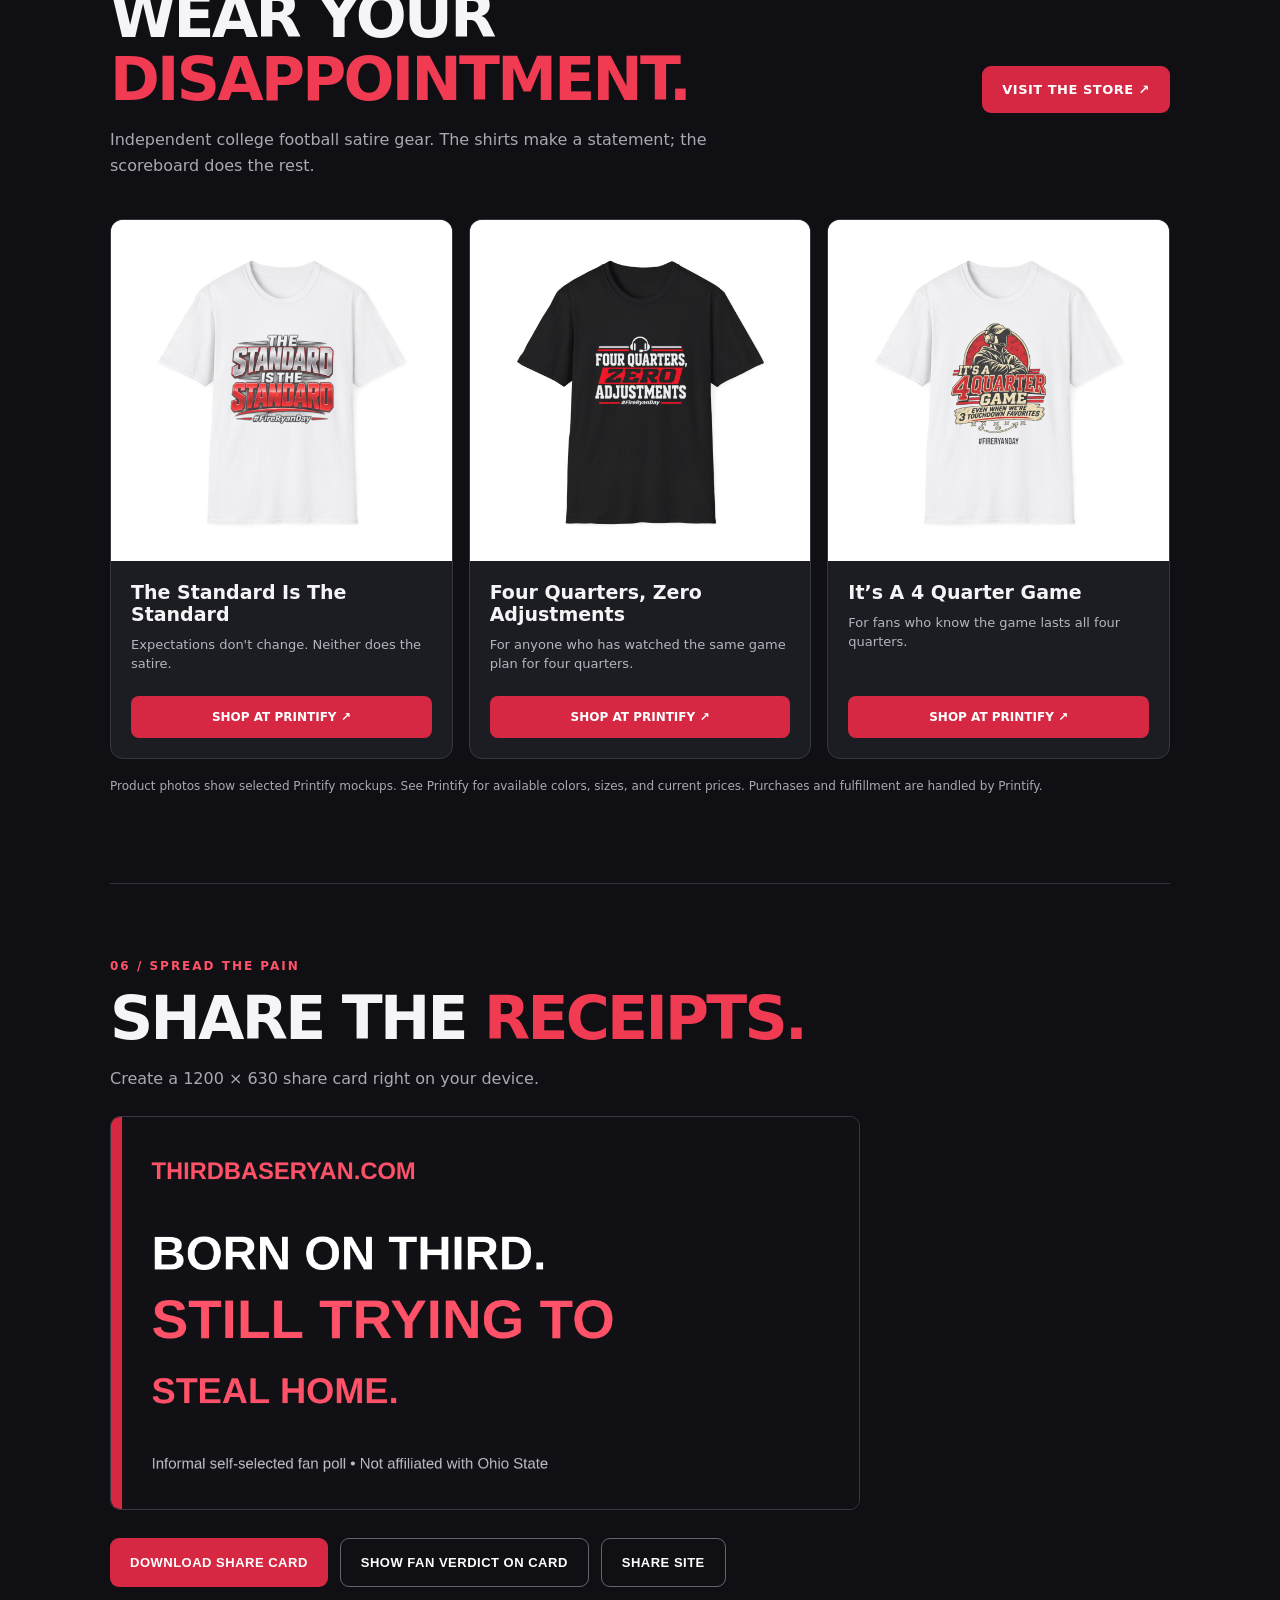
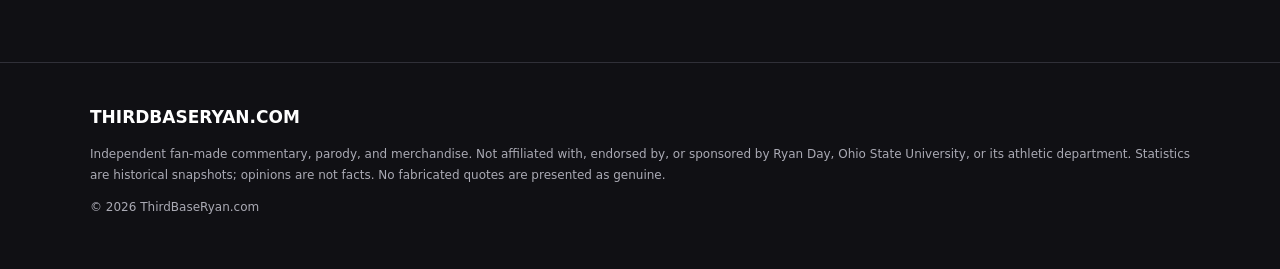
==== commit 28cf3fe4: "Add files via upload" ====
--- a/index.html
+++ b/index.html
@@ -12,4 +12,11 @@
 .stats-detail-content .sectionlabel{display:none}
 .stats-detail-content h2{font-size:clamp(1.5rem,4vw,2.4rem)}
 @media(max-width:600px){.stats-disclosure>summary{align-items:flex-start;flex-wrap:wrap}.stats-disclosure>summary span{order:3;width:100%;text-align:left}.stats-detail-content{padding:0 12px 16px!important}}
-</style></head><body><header><a class="brand" href="#top">THIRD<span>BASE</span>RYAN<span class="dot">.COM</span></a><button aria-expanded="false" aria-label="Toggle navigation" class="menu" id="menu">☰</button><nav id="nav"><a href="#vote">Vote</a><a href="#receipts">Receipts</a><a href="#losses">Losses</a><a href="#excuses">Excuses</a><a class="nav-shop" href="#merch">Shop Merch</a></nav></header><main id="top"><section class="hero"><div class="eyebrow">INDEPENDENT FAN SATIRE • NOT AFFILIATED WITH OHIO STATE</div><h1>BORN ON THIRD.<br/><em>STILL TRYING TO<br/>STEAL HOME.</em></h1><p>The wins are real. So are the losses. The jokes are ours.</p><div class="actions"><a class="btn" href="#vote">CAST YOUR VOTE ↓</a><a class="btn ghost" href="#receipts">SEE THE RECEIPTS</a><a class="btn ghost" href="#merch">SHOP THE SATIRE ↗</a></div></section><section id="vote"><div class="sectionlabel">01 / FAN REFERENDUM</div><h2>KEEP HIM OR <em>FIRE HIM?</em></h2><p class="muted">Community votes, updated from our database. One ballot per browser identifier; this is an informal, self-selected fan poll, not a scientific survey.</p><div class="panel"><div class="hotseat"><span>LIVE COMMUNITY HOT SEAT</span><strong id="heatValue">—</strong><small id="heatLabel">Loading votes…</small><div aria-label="Percent voting fire" aria-valuemax="100" aria-valuemin="0" aria-valuenow="0" class="meter" id="heatMeter" role="progressbar"><div id="heatFill"></div></div><div class="meterLabels"><span id="firePct">—% FIRE</span><span id="keepPct">—% KEEP</span></div><p class="muted" id="voteCount">Loading…</p></div><div class="votegrid"><button class="vote fire" data-vote="fire" disabled="">🔥 FIRE HIM</button><button class="vote keep" data-vote="keep" disabled="">🏆 KEEP HIM</button></div><div aria-live="polite" class="result" id="voteResult">Connecting to community poll…</div><div class="post-vote-share" hidden="" id="postVoteShare"><p id="postVoteMessage"></p><button class="btn" id="shareMyVote">SHARE MY VOTE ↗</button></div><button class="textbtn" id="refreshVote">Refresh totals</button><p class="muted small">Votes can be changed from the same browser. Clearing browser storage or switching devices can allow additional votes. This poll does not verify identity.</p></div><aside class="featured-merch"><a class="featured-image" href="https://thirdbaseryan.printify.me/product/34878460" rel="noopener noreferrer" target="_blank"><img alt="Four Quarters, Zero Adjustments black shirt" loading="lazy" src="images/merch-zero-adjustments.jpg"/></a><div><span class="feature-kicker">WEAR THE VERDICT</span><h3>FOUR QUARTERS. ZERO ADJUSTMENTS.</h3><p>Already voted? Now wear your criticism.</p><a class="btn" href="https://thirdbaseryan.printify.me/product/34878460" rel="noopener noreferrer" target="_blank">SHOP THIS SHIRT ↗</a></div></aside></section><section id="receipts"><div class="sectionlabel">02 / THE RECEIPTS</div><h2>THE NUMBERS <em>DON'T BLINK.</em></h2><p class="muted">Coaching statistics through November 21, 2026. AP rankings refer to opponents ranked in the AP top five at kickoff.</p><div class="stats receipts-stats"><article class="stat"><strong>16</strong><span>CAREER LOSSES</span><small>Since 2018, including interim games</small></article><article class="stat"><strong>8–8</strong><span>VS. AP TOP-5 OPPONENTS</span><small>Ohio State's published 8–7 through 2025, plus 2026 loss to No. 4 Texas</small></article><article class="stat"><strong>7–4</strong><span>2026 RECORD</span><small>Through Nov. 21 — Nebraska 31, Ohio State 28</small></article></div><p class="sources">Sources: <a href="https://ohiostatebuckeyes.com/staff-directory/ryan-day/108" rel="noopener" target="_blank">Ohio State coaching records</a> · <a href="https://www.ncaa.com/news/football/article/2026-09-13/texas-climbs-no-1-oregon-plummets-latest-ap-top-25-college-football-rankings" rel="noopener" target="_blank">Texas AP ranking</a> · <a href="https://ohiostatebuckeyes.com/news/2026/11/21/football-buckeyes-drop-tightly-contested-game-at-nebraska" rel="noopener" target="_blank">Nebraska result</a></p><details class="stats-disclosure"><summary><strong>COACHING FAILURE INDEX</strong><span>Blown leads and fourth-quarter comeback record</span></summary><section aria-labelledby="failure-title" class="stats-detail-content" id="failure-index"><div class="sectionlabel">THE COACHING FAILURE INDEX / DOCUMENTED RESULTS</div><h2 id="failure-title">THE LEADS <em>DON'T LAST.</em></h2><p class="muted">Ryan Day era situational records from Ohio State's official pre-Nebraska game notes, published November 15, 2026. These are outcomes, not proof of why a game was lost.</p><div class="stats" style="display:grid;grid-template-columns:repeat(auto-fit,minmax(190px,1fr));gap:14px"><article class="stat"><strong>5</strong><span>LOSSES AFTER LEADING AT HALFTIME</span><small>Ohio State's record when ahead at halftime: 78–5</small></article><article class="stat"><strong>3</strong><span>LOSSES AFTER LEADING THROUGH Q3</span><small>Record when ahead after three quarters: 87–3</small></article><article class="stat"><strong>0–10</strong><span>WHEN TRAILING AFTER Q3</span><small>No wins in ten games entered the fourth quarter trailing</small></article></div><p class="muted small" style="margin-top:14px">These categories overlap and should not be summed. The November 21 Nebraska loss does not change any of these three figures: Ohio State trailed at halftime and was tied entering the fourth quarter.</p><p class="sources">Sources: <a href="https://ohiostatebuckeyes.com/documents/download/2026/11/15/11_Nebraska.pdf" rel="noopener noreferrer" target="_blank">Ohio State official Nebraska game notes (situational records)</a> · <a href="https://ohiostatebuckeyes.com/news/2026/11/21/football-buckeyes-drop-tightly-contested-game-at-nebraska" rel="noopener noreferrer" target="_blank">Nebraska quarter-by-quarter box score</a></p></section></details><details class="stats-disclosure"><summary><strong>HISTORIC COLLAPSES &amp; UNWANTED RECORDS</strong><span>Texas, Nebraska, and other unwanted milestones</span></summary><section aria-labelledby="historic-title" class="stats-detail-content" id="historic-collapses"><div class="sectionlabel">HISTORIC COLLAPSES &amp; UNWANTED RECORDS</div><h2 id="historic-title">HISTORY MADE. <em>FOR THE WRONG REASONS.</em></h2><p class="muted">A few records nobody in Columbus wanted to set. Verified results through November 21, 2026.</p><div class="stats" style="display:grid;grid-template-columns:repeat(auto-fit,minmax(210px,1fr));gap:14px"><article class="stat"><strong>20</strong><span>POINT LEAD BLOWN VS. TEXAS</span><small>Led 20–3 at halftime and 23–3 in the third quarter; lost 24–23. Ohio State had previously been 309–0 with a 17+ point halftime lead.</small></article><article class="stat"><strong>31</strong><span>NEBRASKA'S RANKED-LOSS STREAK ENDED</span><small>Nebraska snapped 31 straight losses to AP Top-25 opponents by beating Ohio State 31–28 on Nov. 21, 2026.</small></article><article class="stat"><strong>3</strong><span>LOSSES TO UNRANKED TEAMS IN 2026</span><small>Ohio State reached three losses to unranked opponents in one season for the first time since 2011.</small></article></div><p class="muted small" style="margin-top:14px">The Texas comeback is one game reflected in multiple statistics above. Records describe outcomes, not proof of an individual coach's responsibility.</p><p class="sources">Sources: <a href="https://ohiostatebuckeyes.com/news/2026/9/13/football-no-1-ohio-state-falls-on-the-road-at-no-4-texas" rel="noopener noreferrer" target="_blank">Ohio State–Texas official recap</a> · <a href="https://www.elevenwarriors.com/ohio-state-football/2026/09/163835/ohio-state-blows-20-point-fourth-quarter-lead-suffers-24-23-loss-to-texas" rel="noopener noreferrer" target="_blank">Texas historic halftime record</a> · <a href="https://www.cbssports.com/college-football/gametracker/NCAAF_20261121_OHIOST%40NEB/" rel="noopener noreferrer" target="_blank">Nebraska upset and unranked-loss milestone</a></p></section></details></section><section id="losses"><div class="sectionlabel">03 / THE ARCHIVES</div><h2>THE LOSS <em>HALL OF FAME.</em></h2><p class="muted">All 16 losses, without 16 giant cards. Tap any matchup for the most embarrassing detail, site-wide pain ratings, sources, and a shareable card.</p><div aria-labelledby="pain-leaderboard-title" class="pain-leaderboard"><div class="pain-board-head"><div><span class="feature-kicker">FAN-RANKED MISERY</span><h3 id="pain-leaderboard-title">THE PAIN LEADERBOARD</h3><p class="muted small">Site-wide averages from fan ratings. Ranked by average pain, with at least 3 votes required to qualify.</p></div><button class="textbtn" id="refreshPain" type="button">Refresh rankings ↻</button></div><div aria-live="polite" class="pain-board-list" id="painLeaderboard"><p class="muted">Loading community rankings…</p></div></div><div class="losslist" id="lossList"></div></section><section id="excuses"><div class="sectionlabel">04 / COMPLETELY FICTIONAL</div><h2>THE EXCUSE <em>GENERATOR.</em></h2><div class="panel quote"><span class="pill">PARODY — NOT AN ACTUAL QUOTE</span><blockquote id="excuse">“We were one adjustment away from making the adjustment.”</blockquote><button class="btn" id="nextExcuse">GENERATE AN EXCUSE ↻</button></div></section><section aria-labelledby="merch-title" id="merch"><div class="sectionlabel">05 / THE MERCH</div><div class="merch-intro"><div><h2 id="merch-title">WEAR YOUR <em>DISAPPOINTMENT.</em></h2><p class="muted">Independent college football satire gear. The shirts make a statement; the scoreboard does the rest.</p></div><a class="btn" href="https://thirdbaseryan.printify.me/" rel="noopener noreferrer" target="_blank">VISIT THE STORE ↗</a></div><div class="merch-grid"><article class="merch-card"><div class="merch-art merch-photo"><img alt="The Standard Is The Standard white T-shirt product mockup" height="1200" loading="lazy" src="images/merch-standard.jpg" width="1200"/></div><div class="merch-info"><h3>The Standard Is The Standard</h3><p>Expectations don't change. Neither does the satire.</p><a aria-label="Shop The Standard Is The Standard at Printify" href="https://thirdbaseryan.printify.me/product/34878216" rel="noopener noreferrer" target="_blank">SHOP AT PRINTIFY ↗</a></div></article><article class="merch-card"><div class="merch-art merch-photo"><img alt="Four Quarters Zero Adjustments black T-shirt product mockup" height="1200" loading="lazy" src="images/merch-zero-adjustments.jpg" width="1200"/></div><div class="merch-info"><h3>Four Quarters, Zero Adjustments</h3><p>For anyone who has watched the same game plan for four quarters.</p><a aria-label="Shop Four Quarters Zero Adjustments at Printify" href="https://thirdbaseryan.printify.me/product/34878460" rel="noopener noreferrer" target="_blank">SHOP AT PRINTIFY ↗</a></div></article><article class="merch-card"><div class="merch-art merch-photo"><img alt="It’s A 4 Quarter Game white T-shirt product mockup" height="1200" loading="lazy" src="images/merch-four-quarter-game.jpg" width="1200"/></div><div class="merch-info"><h3>It’s A 4 Quarter Game</h3><p>For fans who know the game lasts all four quarters.</p><a aria-label="Shop It’s A 4 Quarter Game at Printify" href="https://thirdbaseryan.printify.me/product/34878092" rel="noopener noreferrer" target="_blank">SHOP AT PRINTIFY ↗</a></div></article></div><p class="merch-note">Product photos show selected Printify mockups. See Printify for available colors, sizes, and current prices. Purchases and fulfillment are handled by Printify.</p></section><section id="share"><div class="sectionlabel">06 / SPREAD THE PAIN</div><h2>SHARE THE <em>RECEIPTS.</em></h2><p class="muted">Create a 1200 × 630 share card right on your device.</p><canvas aria-label="Share card preview" height="630" id="shareCanvas" width="1200"></canvas><div class="actions"><button class="btn" id="download">DOWNLOAD SHARE CARD</button><button class="btn ghost" id="verdictCard">SHOW FAN VERDICT ON CARD</button><button class="btn ghost" id="shareButton">SHARE SITE</button></div></section></main><footer><b>THIRDBASERYAN.COM</b><p>Independent fan-made commentary, parody, and merchandise. Not affiliated with, endorsed by, or sponsored by Ryan Day, Ohio State University, or its athletic department. Statistics are historical snapshots; opinions are not facts. No fabricated quotes are presented as genuine.</p><p>© <span id="year"></span> ThirdBaseRyan.com</p></footer><script defer="" src="app.js"></script></body></html>
+
+/* ThirdBaseRyan faceless-coach logo */
+.brand-logo{display:inline-flex;align-items:center;flex:0 1 auto;min-width:0;line-height:0}
+.brand-logo img{display:block;width:clamp(170px,22vw,245px);height:auto;max-height:68px;object-fit:contain}
+
+@media(max-width:700px){.brand-logo img{width:180px;max-height:58px}}
+@media(max-width:380px){.brand-logo img{width:155px}}
+</style></head><body><header><a class="brand brand-logo" href="#top" aria-label="ThirdBaseRyan.com — Home"><img src="images/thirdbaseryan-logo.webp" alt="ThirdBaseRyan.com — faceless bearded coach silhouette" width="270" height="90" decoding="async"/></a><button aria-expanded="false" aria-label="Toggle navigation" class="menu" id="menu">☰</button><nav id="nav"><a href="#vote">Vote</a><a href="#receipts">Receipts</a><a href="#losses">Losses</a><a href="#excuses">Excuses</a><a class="nav-shop" href="#merch">Shop Merch</a></nav></header><main id="top"><section class="hero"><div class="eyebrow">INDEPENDENT FAN SATIRE • NOT AFFILIATED WITH OHIO STATE</div><h1>BORN ON THIRD.<br/><em>STILL TRYING TO<br/>STEAL HOME.</em></h1><p>The wins are real. So are the losses. The jokes are ours.</p><div class="actions"><a class="btn" href="#vote">CAST YOUR VOTE ↓</a><a class="btn ghost" href="#receipts">SEE THE RECEIPTS</a><a class="btn ghost" href="#merch">SHOP THE SATIRE ↗</a></div></section><section id="vote"><div class="sectionlabel">01 / FAN REFERENDUM</div><h2>KEEP HIM OR <em>FIRE HIM?</em></h2><p class="muted">Community votes, updated from our database. One ballot per browser identifier; this is an informal, self-selected fan poll, not a scientific survey.</p><div class="panel"><div class="hotseat"><span>LIVE COMMUNITY HOT SEAT</span><strong id="heatValue">—</strong><small id="heatLabel">Loading votes…</small><div aria-label="Percent voting fire" aria-valuemax="100" aria-valuemin="0" aria-valuenow="0" class="meter" id="heatMeter" role="progressbar"><div id="heatFill"></div></div><div class="meterLabels"><span id="firePct">—% FIRE</span><span id="keepPct">—% KEEP</span></div><p class="muted" id="voteCount">Loading…</p></div><div class="votegrid"><button class="vote fire" data-vote="fire" disabled="">🔥 FIRE HIM</button><button class="vote keep" data-vote="keep" disabled="">🏆 KEEP HIM</button></div><div aria-live="polite" class="result" id="voteResult">Connecting to community poll…</div><div class="post-vote-share" hidden="" id="postVoteShare"><p id="postVoteMessage"></p><button class="btn" id="shareMyVote">SHARE MY VOTE ↗</button></div><button class="textbtn" id="refreshVote">Refresh totals</button><p class="muted small">Votes can be changed from the same browser. Clearing browser storage or switching devices can allow additional votes. This poll does not verify identity.</p></div><aside class="featured-merch"><a class="featured-image" href="https://thirdbaseryan.printify.me/product/34878460" rel="noopener noreferrer" target="_blank"><img alt="Four Quarters, Zero Adjustments black shirt" loading="lazy" src="images/merch-zero-adjustments.jpg"/></a><div><span class="feature-kicker">WEAR THE VERDICT</span><h3>FOUR QUARTERS. ZERO ADJUSTMENTS.</h3><p>Already voted? Now wear your criticism.</p><a class="btn" href="https://thirdbaseryan.printify.me/product/34878460" rel="noopener noreferrer" target="_blank">SHOP THIS SHIRT ↗</a></div></aside></section><section id="receipts"><div class="sectionlabel">02 / THE RECEIPTS</div><h2>THE NUMBERS <em>DON'T BLINK.</em></h2><p class="muted">Coaching statistics through November 21, 2026. AP rankings refer to opponents ranked in the AP top five at kickoff.</p><div class="stats receipts-stats"><article class="stat"><strong>16</strong><span>CAREER LOSSES</span><small>Since 2018, including interim games</small></article><article class="stat"><strong>8–8</strong><span>VS. AP TOP-5 OPPONENTS</span><small>Ohio State's published 8–7 through 2025, plus 2026 loss to No. 4 Texas</small></article><article class="stat"><strong>7–4</strong><span>2026 RECORD</span><small>Through Nov. 21 — Nebraska 31, Ohio State 28</small></article></div><p class="sources">Sources: <a href="https://ohiostatebuckeyes.com/staff-directory/ryan-day/108" rel="noopener" target="_blank">Ohio State coaching records</a> · <a href="https://www.ncaa.com/news/football/article/2026-09-13/texas-climbs-no-1-oregon-plummets-latest-ap-top-25-college-football-rankings" rel="noopener" target="_blank">Texas AP ranking</a> · <a href="https://ohiostatebuckeyes.com/news/2026/11/21/football-buckeyes-drop-tightly-contested-game-at-nebraska" rel="noopener" target="_blank">Nebraska result</a></p><details class="stats-disclosure"><summary><strong>COACHING FAILURE INDEX</strong><span>Blown leads and fourth-quarter comeback record</span></summary><section aria-labelledby="failure-title" class="stats-detail-content" id="failure-index"><div class="sectionlabel">THE COACHING FAILURE INDEX / DOCUMENTED RESULTS</div><h2 id="failure-title">THE LEADS <em>DON'T LAST.</em></h2><p class="muted">Ryan Day era situational records from Ohio State's official pre-Nebraska game notes, published November 15, 2026. These are outcomes, not proof of why a game was lost.</p><div class="stats" style="display:grid;grid-template-columns:repeat(auto-fit,minmax(190px,1fr));gap:14px"><article class="stat"><strong>5</strong><span>LOSSES AFTER LEADING AT HALFTIME</span><small>Ohio State's record when ahead at halftime: 78–5</small></article><article class="stat"><strong>3</strong><span>LOSSES AFTER LEADING THROUGH Q3</span><small>Record when ahead after three quarters: 87–3</small></article><article class="stat"><strong>0–10</strong><span>WHEN TRAILING AFTER Q3</span><small>No wins in ten games entered the fourth quarter trailing</small></article></div><p class="muted small" style="margin-top:14px">These categories overlap and should not be summed. The November 21 Nebraska loss does not change any of these three figures: Ohio State trailed at halftime and was tied entering the fourth quarter.</p><p class="sources">Sources: <a href="https://ohiostatebuckeyes.com/documents/download/2026/11/15/11_Nebraska.pdf" rel="noopener noreferrer" target="_blank">Ohio State official Nebraska game notes (situational records)</a> · <a href="https://ohiostatebuckeyes.com/news/2026/11/21/football-buckeyes-drop-tightly-contested-game-at-nebraska" rel="noopener noreferrer" target="_blank">Nebraska quarter-by-quarter box score</a></p></section></details><details class="stats-disclosure"><summary><strong>HISTORIC COLLAPSES &amp; UNWANTED RECORDS</strong><span>Texas, Nebraska, and other unwanted milestones</span></summary><section aria-labelledby="historic-title" class="stats-detail-content" id="historic-collapses"><div class="sectionlabel">HISTORIC COLLAPSES &amp; UNWANTED RECORDS</div><h2 id="historic-title">HISTORY MADE. <em>FOR THE WRONG REASONS.</em></h2><p class="muted">A few records nobody in Columbus wanted to set. Verified results through November 21, 2026.</p><div class="stats" style="display:grid;grid-template-columns:repeat(auto-fit,minmax(210px,1fr));gap:14px"><article class="stat"><strong>20</strong><span>POINT LEAD BLOWN VS. TEXAS</span><small>Led 20–3 at halftime and 23–3 in the third quarter; lost 24–23. Ohio State had previously been 309–0 with a 17+ point halftime lead.</small></article><article class="stat"><strong>31</strong><span>NEBRASKA'S RANKED-LOSS STREAK ENDED</span><small>Nebraska snapped 31 straight losses to AP Top-25 opponents by beating Ohio State 31–28 on Nov. 21, 2026.</small></article><article class="stat"><strong>3</strong><span>LOSSES TO UNRANKED TEAMS IN 2026</span><small>Ohio State reached three losses to unranked opponents in one season for the first time since 2011.</small></article></div><p class="muted small" style="margin-top:14px">The Texas comeback is one game reflected in multiple statistics above. Records describe outcomes, not proof of an individual coach's responsibility.</p><p class="sources">Sources: <a href="https://ohiostatebuckeyes.com/news/2026/9/13/football-no-1-ohio-state-falls-on-the-road-at-no-4-texas" rel="noopener noreferrer" target="_blank">Ohio State–Texas official recap</a> · <a href="https://www.elevenwarriors.com/ohio-state-football/2026/09/163835/ohio-state-blows-20-point-fourth-quarter-lead-suffers-24-23-loss-to-texas" rel="noopener noreferrer" target="_blank">Texas historic halftime record</a> · <a href="https://www.cbssports.com/college-football/gametracker/NCAAF_20261121_OHIOST%40NEB/" rel="noopener noreferrer" target="_blank">Nebraska upset and unranked-loss milestone</a></p></section></details></section><section id="losses"><div class="sectionlabel">03 / THE ARCHIVES</div><h2>THE LOSS <em>HALL OF FAME.</em></h2><p class="muted">All 16 losses, without 16 giant cards. Tap any matchup for the most embarrassing detail, site-wide pain ratings, sources, and a shareable card.</p><div aria-labelledby="pain-leaderboard-title" class="pain-leaderboard"><div class="pain-board-head"><div><span class="feature-kicker">FAN-RANKED MISERY</span><h3 id="pain-leaderboard-title">THE PAIN LEADERBOARD</h3><p class="muted small">Site-wide averages from fan ratings. Ranked by average pain, with at least 3 votes required to qualify.</p></div><button class="textbtn" id="refreshPain" type="button">Refresh rankings ↻</button></div><div aria-live="polite" class="pain-board-list" id="painLeaderboard"><p class="muted">Loading community rankings…</p></div></div><div class="losslist" id="lossList"></div></section><section id="excuses"><div class="sectionlabel">04 / COMPLETELY FICTIONAL</div><h2>THE EXCUSE <em>GENERATOR.</em></h2><div class="panel quote"><span class="pill">PARODY — NOT AN ACTUAL QUOTE</span><blockquote id="excuse">“We were one adjustment away from making the adjustment.”</blockquote><button class="btn" id="nextExcuse">GENERATE AN EXCUSE ↻</button></div></section><section aria-labelledby="merch-title" id="merch"><div class="sectionlabel">05 / THE MERCH</div><div class="merch-intro"><div><h2 id="merch-title">WEAR YOUR <em>DISAPPOINTMENT.</em></h2><p class="muted">Independent college football satire gear. The shirts make a statement; the scoreboard does the rest.</p></div><a class="btn" href="https://thirdbaseryan.printify.me/" rel="noopener noreferrer" target="_blank">VISIT THE STORE ↗</a></div><div class="merch-grid"><article class="merch-card"><div class="merch-art merch-photo"><img alt="The Standard Is The Standard white T-shirt product mockup" height="1200" loading="lazy" src="images/merch-standard.jpg" width="1200"/></div><div class="merch-info"><h3>The Standard Is The Standard</h3><p>Expectations don't change. Neither does the satire.</p><a aria-label="Shop The Standard Is The Standard at Printify" href="https://thirdbaseryan.printify.me/product/34878216" rel="noopener noreferrer" target="_blank">SHOP AT PRINTIFY ↗</a></div></article><article class="merch-card"><div class="merch-art merch-photo"><img alt="Four Quarters Zero Adjustments black T-shirt product mockup" height="1200" loading="lazy" src="images/merch-zero-adjustments.jpg" width="1200"/></div><div class="merch-info"><h3>Four Quarters, Zero Adjustments</h3><p>For anyone who has watched the same game plan for four quarters.</p><a aria-label="Shop Four Quarters Zero Adjustments at Printify" href="https://thirdbaseryan.printify.me/product/34878460" rel="noopener noreferrer" target="_blank">SHOP AT PRINTIFY ↗</a></div></article><article class="merch-card"><div class="merch-art merch-photo"><img alt="It’s A 4 Quarter Game white T-shirt product mockup" height="1200" loading="lazy" src="images/merch-four-quarter-game.jpg" width="1200"/></div><div class="merch-info"><h3>It’s A 4 Quarter Game</h3><p>For fans who know the game lasts all four quarters.</p><a aria-label="Shop It’s A 4 Quarter Game at Printify" href="https://thirdbaseryan.printify.me/product/34878092" rel="noopener noreferrer" target="_blank">SHOP AT PRINTIFY ↗</a></div></article></div><p class="merch-note">Product photos show selected Printify mockups. See Printify for available colors, sizes, and current prices. Purchases and fulfillment are handled by Printify.</p></section><section id="share"><div class="sectionlabel">06 / SPREAD THE PAIN</div><h2>SHARE THE <em>RECEIPTS.</em></h2><p class="muted">Create a 1200 × 630 share card right on your device.</p><canvas aria-label="Share card preview" height="630" id="shareCanvas" width="1200"></canvas><div class="actions"><button class="btn" id="download">DOWNLOAD SHARE CARD</button><button class="btn ghost" id="verdictCard">SHOW FAN VERDICT ON CARD</button><button class="btn ghost" id="shareButton">SHARE SITE</button></div></section></main><footer><b>THIRDBASERYAN.COM</b><p>Independent fan-made commentary, parody, and merchandise. Not affiliated with, endorsed by, or sponsored by Ryan Day, Ohio State University, or its athletic department. Statistics are historical snapshots; opinions are not facts. No fabricated quotes are presented as genuine.</p><p>© <span id="year"></span> ThirdBaseRyan.com</p></footer><script defer="" src="app.js"></script></body></html>
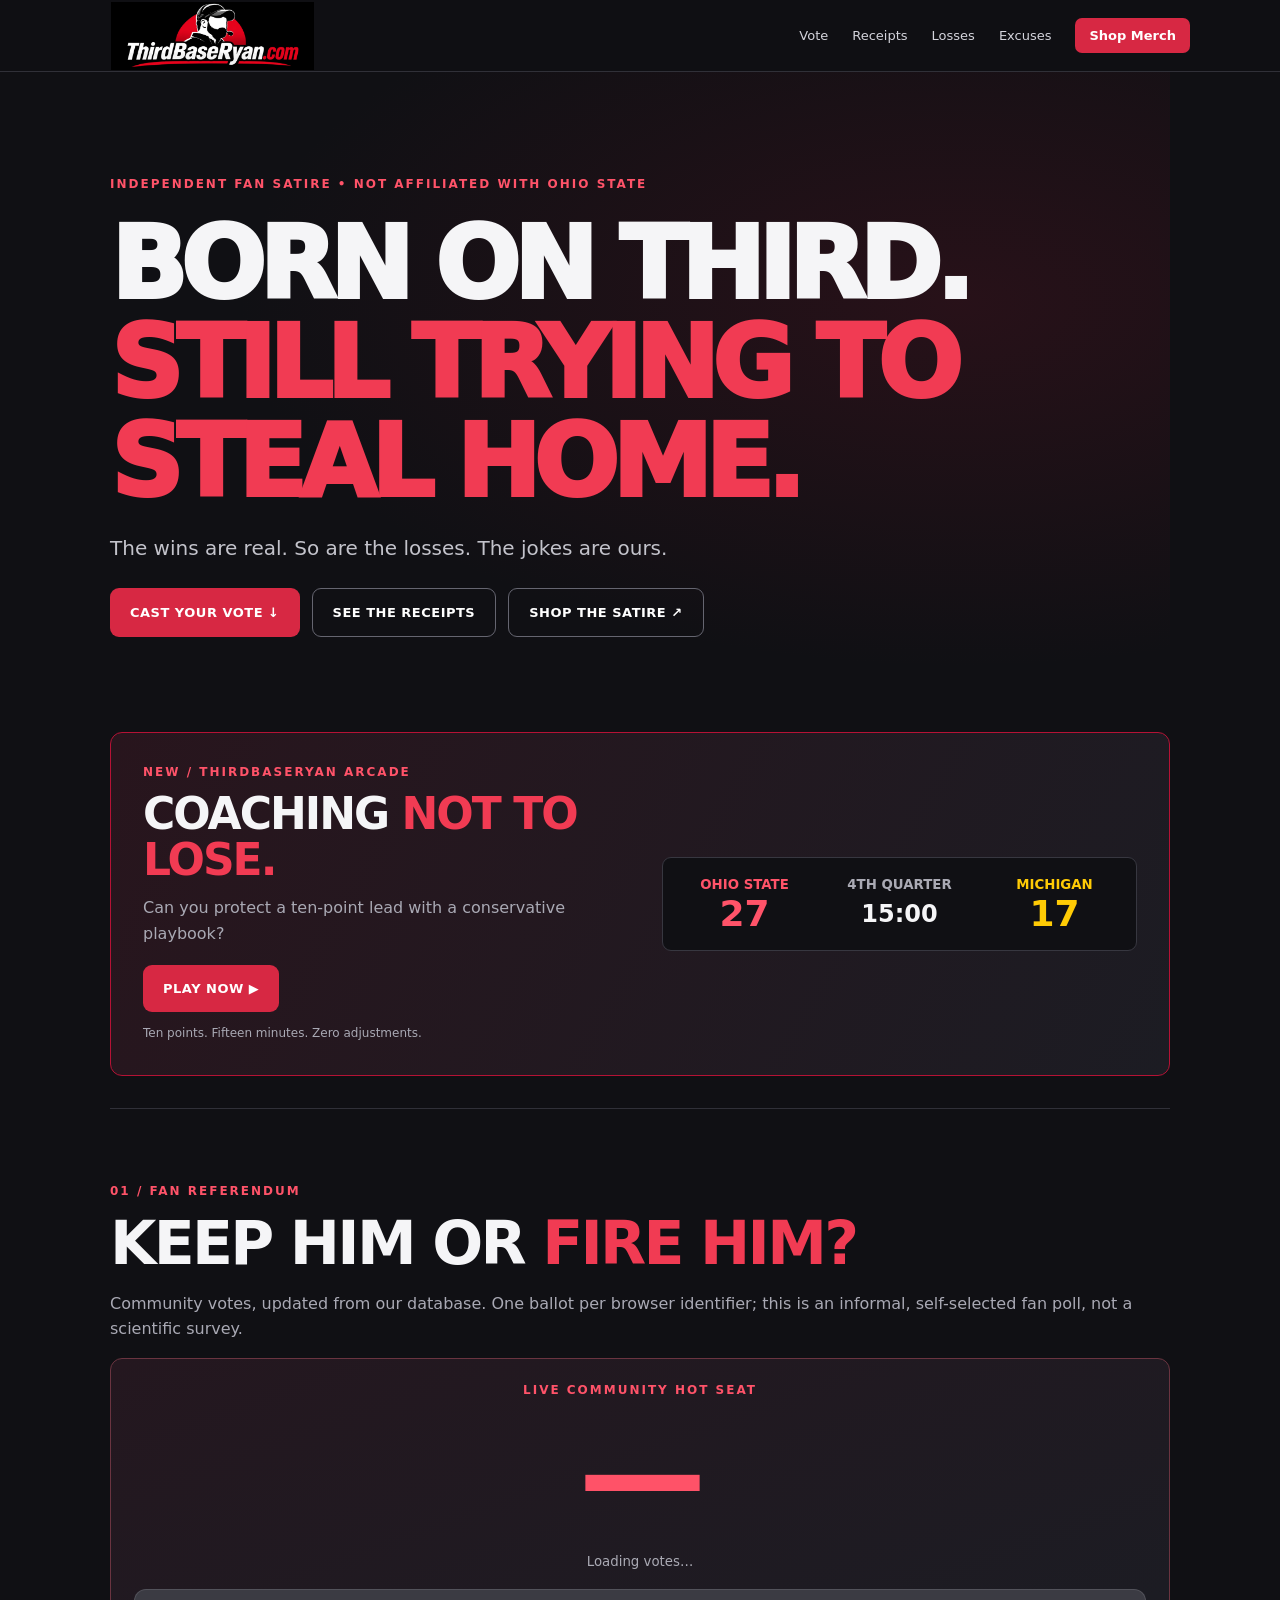
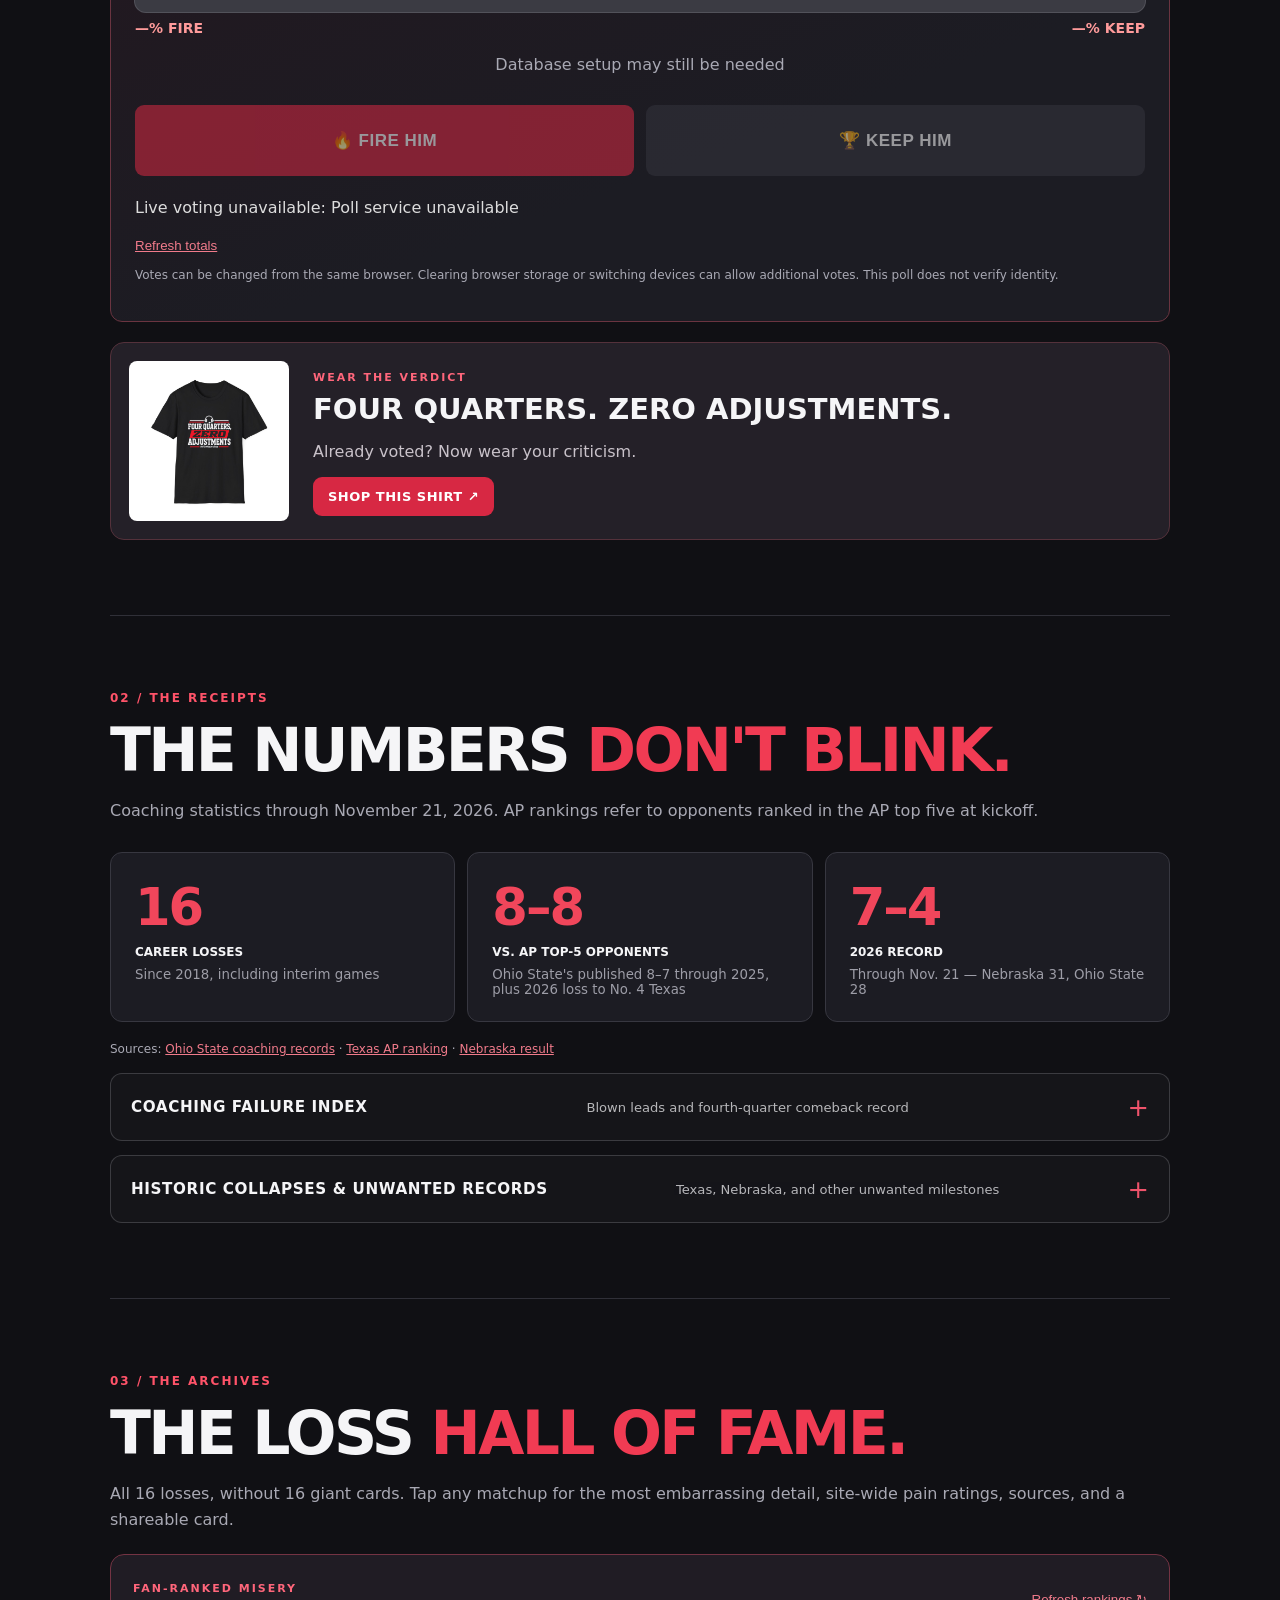
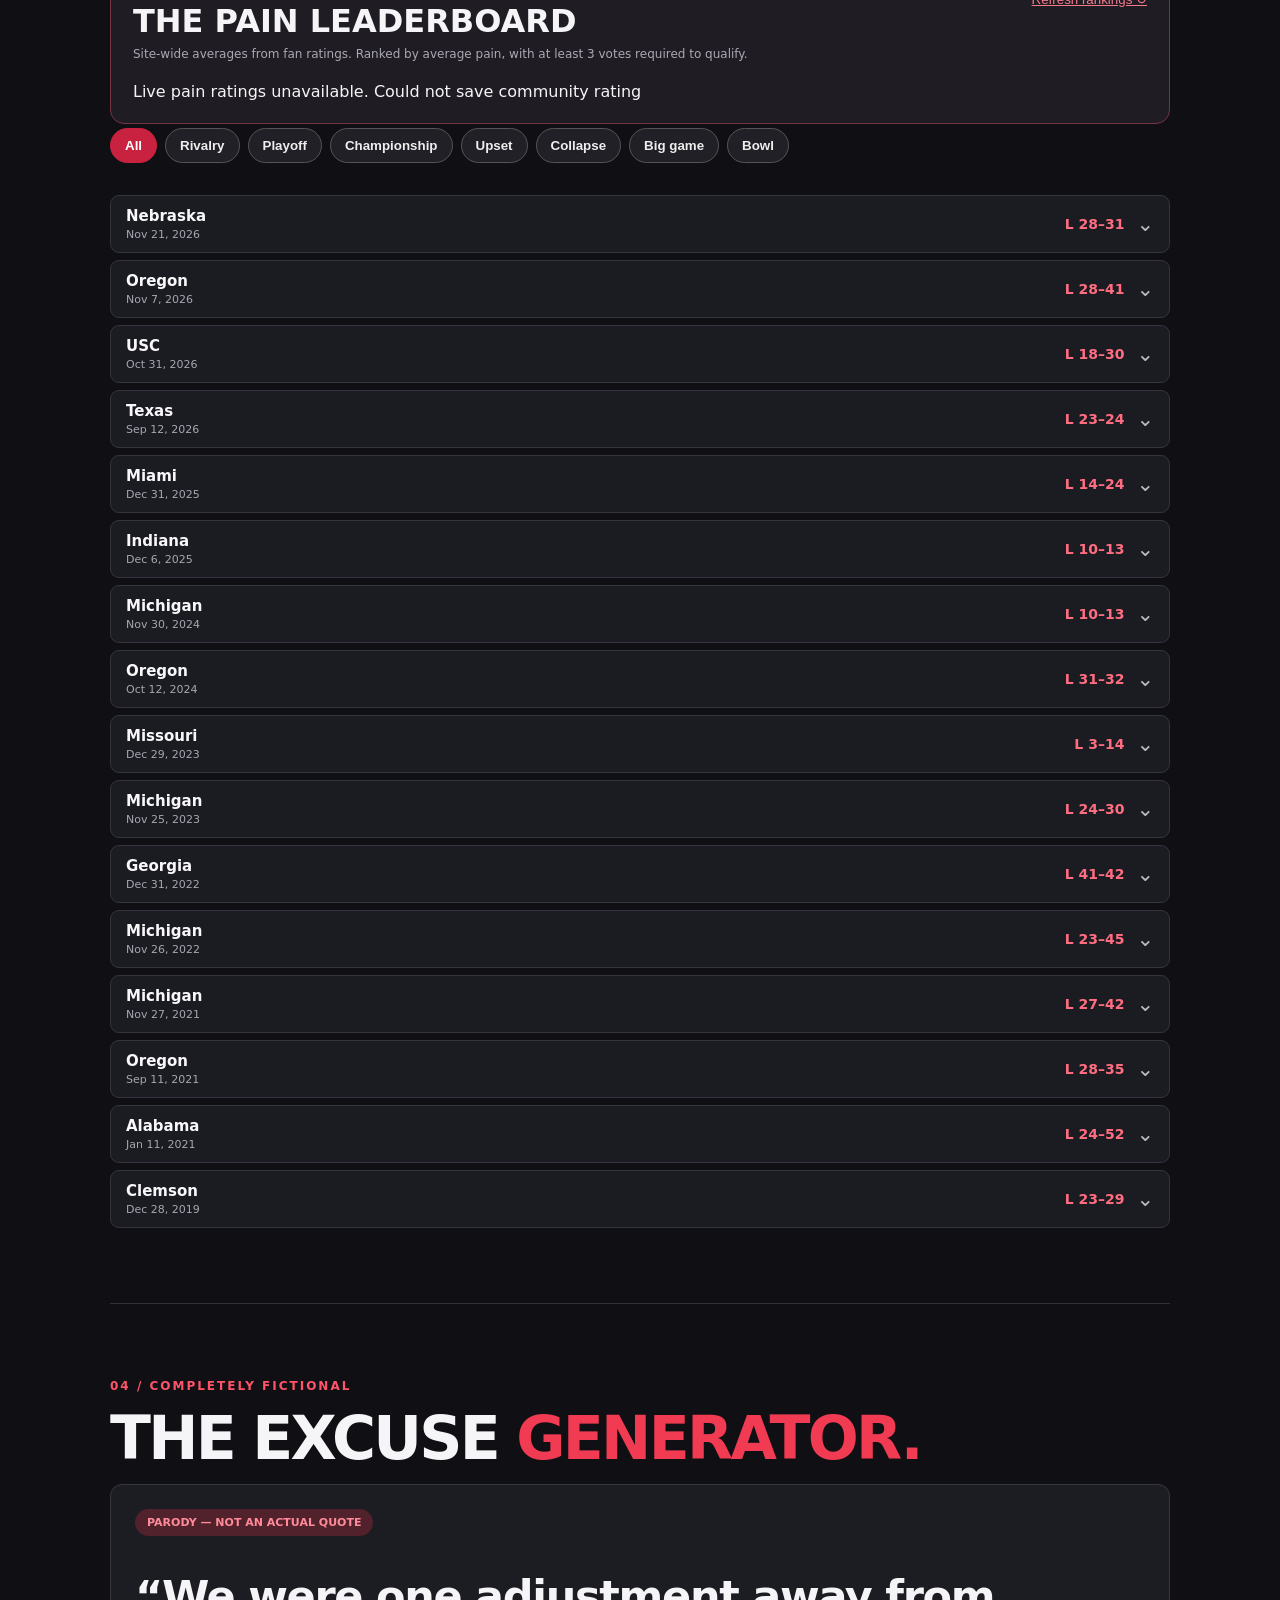
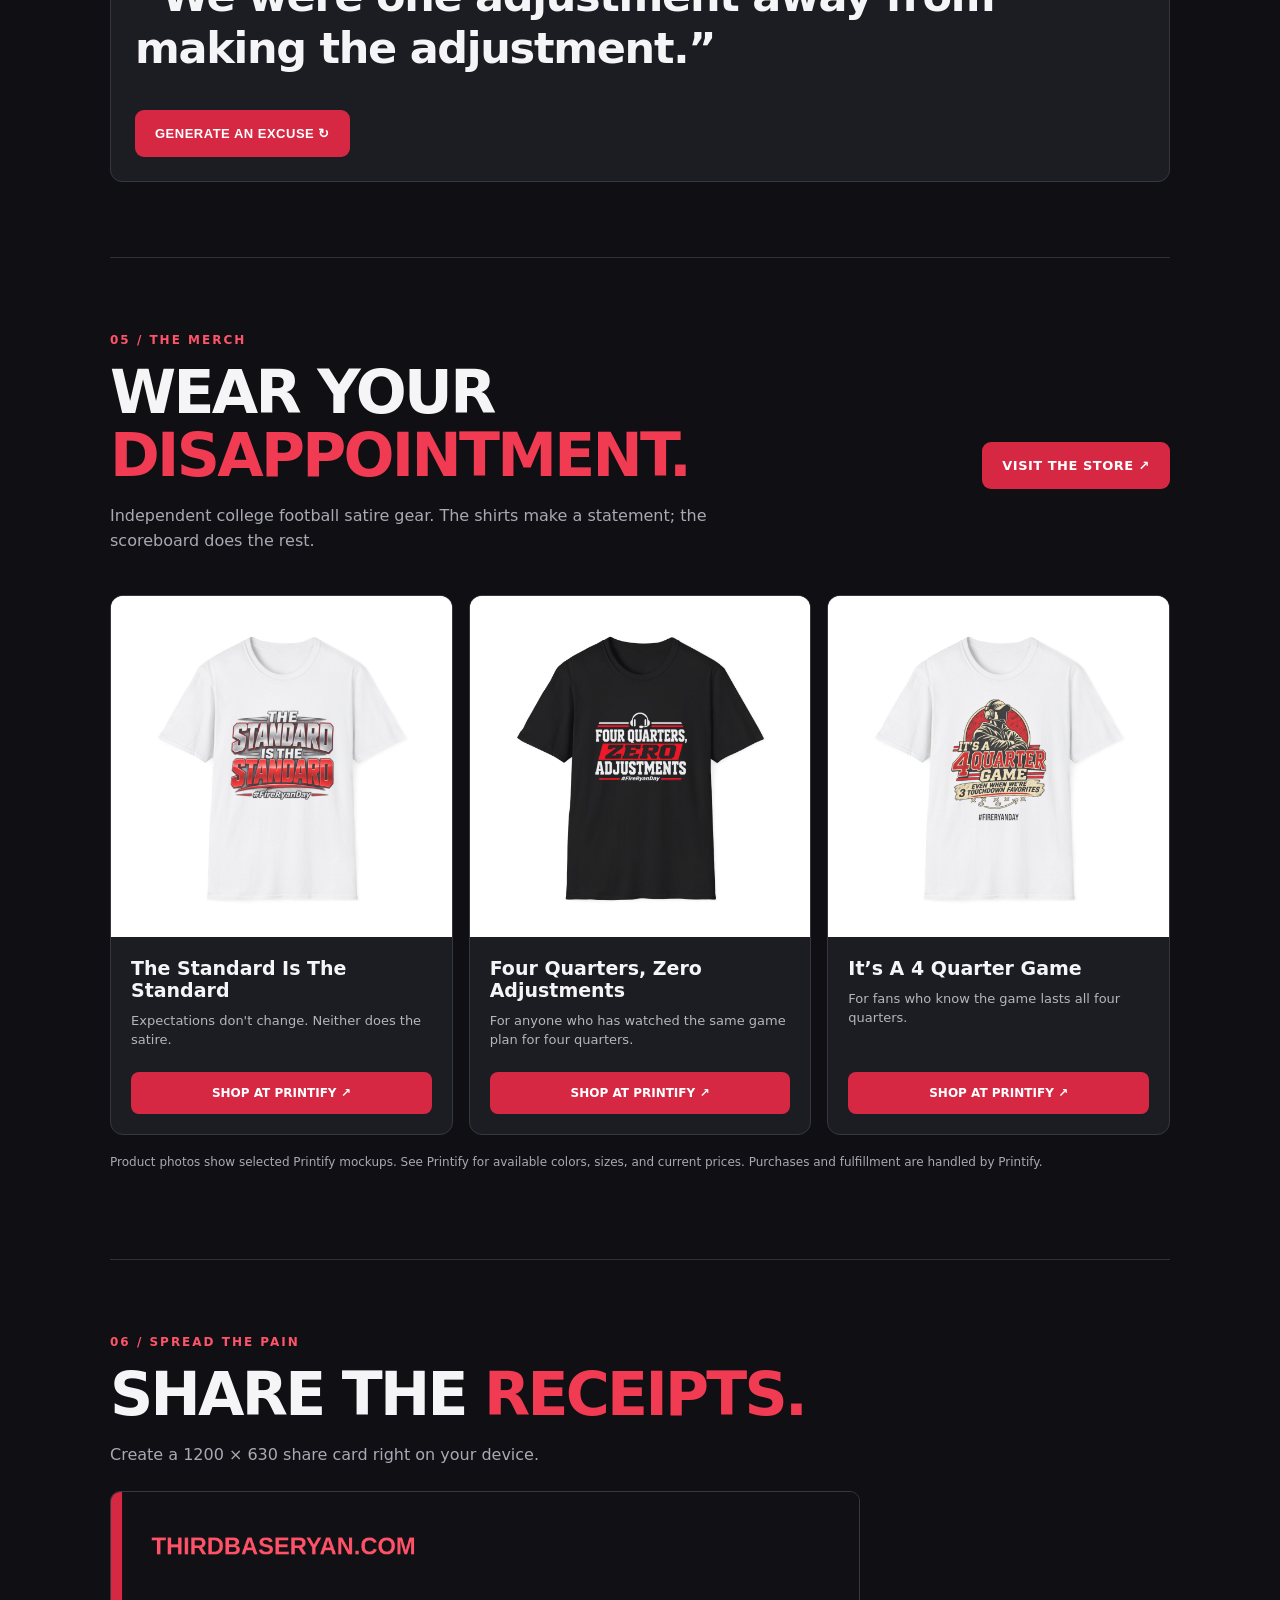
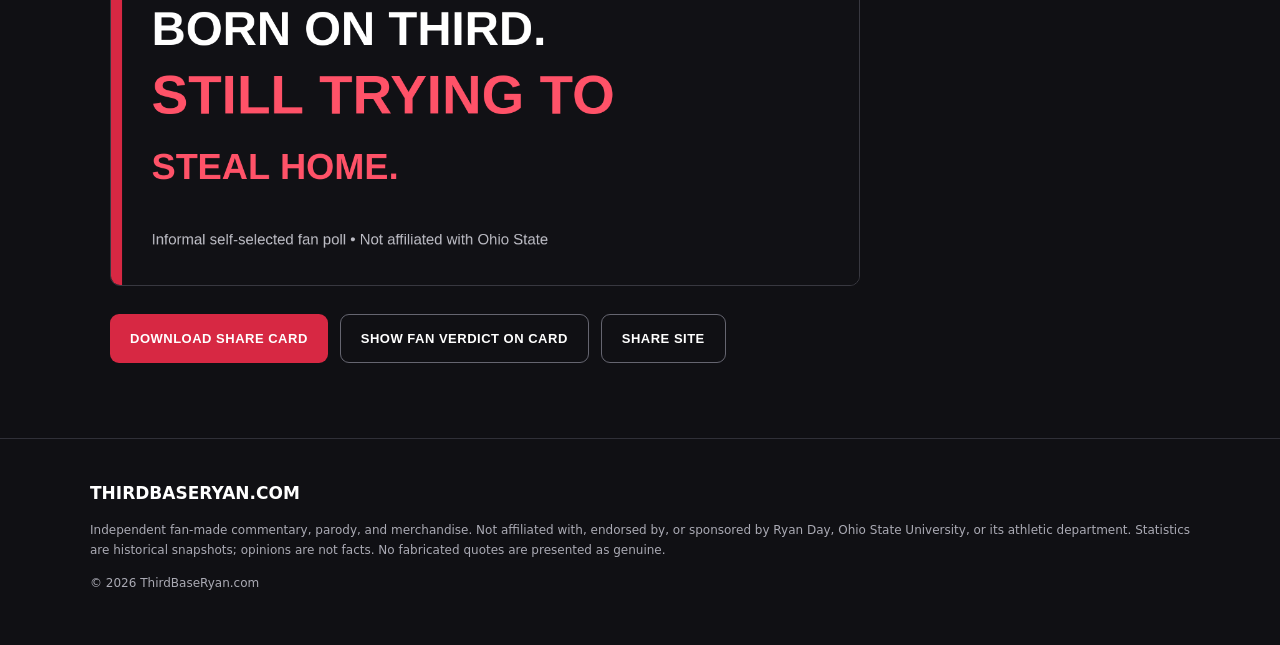
==== commit 851f8a31: "Add files via upload" ====
--- a/index.html
+++ b/index.html
@@ -1,5 +1,14 @@
 <!DOCTYPE html>
-<html lang="en"><head><meta charset="utf-8"/><meta content="width=device-width,initial-scale=1" name="viewport"/><meta content="#101014" name="theme-color"/><meta content="Third Base Ryan: independent Ohio State coaching satire, sourced statistics, fan polls and the loss hall of fame." name="description"/><meta content="website" property="og:type"/><meta content="https://thirdbaseryan.com/" property="og:url"/><meta content="ThirdBaseRyan" property="og:site_name"/><meta content="ThirdBaseRyan | College Football Satire" property="og:title"/><meta content="Born on Third. Still Trying to Steal Home. Vote, explore the Loss Hall of Fame, and join the satire." property="og:description"/><meta content="https://thirdbaseryan.com/images/social-preview.png" property="og:image"/><meta content="https://thirdbaseryan.com/images/social-preview.png" property="og:image:secure_url"/><meta content="1200" property="og:image:width"/><meta content="630" property="og:image:height"/><meta content="ThirdBaseRyan — Born on Third. Still Trying to Steal Home." property="og:image:alt"/><meta content="summary_large_image" name="twitter:card"/><meta content="ThirdBaseRyan | College Football Satire" name="twitter:title"/><meta content="Born on Third. Still Trying to Steal Home." name="twitter:description"/><meta content="https://thirdbaseryan.com/images/social-preview.png" name="twitter:image"/><title>ThirdBaseRyan.com | Born on Third</title><link href="style.css" rel="stylesheet"/><style>
+<html lang="en"><head>
+<!-- Google Analytics 4: ThirdBaseRyan -->
+<script async src="https://www.googletagmanager.com/gtag/js?id=G-D81KWXYYXE"></script>
+<script>
+  window.dataLayer = window.dataLayer || [];
+  function gtag(){dataLayer.push(arguments);}
+  gtag('js', new Date());
+  gtag('config', 'G-D81KWXYYXE');
+</script>
+<meta charset="utf-8"/><meta content="width=device-width,initial-scale=1" name="viewport"/><meta content="#101014" name="theme-color"/><meta content="Third Base Ryan: independent Ohio State coaching satire, sourced statistics, fan polls and the loss hall of fame." name="description"/><meta content="website" property="og:type"/><meta content="https://thirdbaseryan.com/" property="og:url"/><meta content="ThirdBaseRyan" property="og:site_name"/><meta content="ThirdBaseRyan | College Football Satire" property="og:title"/><meta content="Born on Third. Still Trying to Steal Home. Vote, explore the Loss Hall of Fame, and join the satire." property="og:description"/><meta content="https://thirdbaseryan.com/images/social-preview.png" property="og:image"/><meta content="https://thirdbaseryan.com/images/social-preview.png" property="og:image:secure_url"/><meta content="1200" property="og:image:width"/><meta content="630" property="og:image:height"/><meta content="ThirdBaseRyan — Born on Third. Still Trying to Steal Home." property="og:image:alt"/><meta content="summary_large_image" name="twitter:card"/><meta content="ThirdBaseRyan | College Football Satire" name="twitter:title"/><meta content="Born on Third. Still Trying to Steal Home." name="twitter:description"/><meta content="https://thirdbaseryan.com/images/social-preview.png" name="twitter:image"/><title>ThirdBaseRyan.com | Born on Third</title><link href="style.css" rel="stylesheet"/><style>
 /* Compact, mobile-friendly statistics disclosures */
 .stats-disclosure{margin-top:14px;border:1px solid rgba(170,170,180,.25);border-radius:12px;overflow:hidden;background:rgba(255,255,255,.025)}
 .stats-disclosure>summary{cursor:pointer;list-style:none;display:flex;align-items:center;justify-content:space-between;gap:14px;padding:18px 20px;color:inherit}
@@ -19,4 +28,30 @@
 
 @media(max-width:700px){.brand-logo img{width:180px;max-height:58px}}
 @media(max-width:380px){.brand-logo img{width:155px}}
-</style></head><body><header><a class="brand brand-logo" href="#top" aria-label="ThirdBaseRyan.com — Home"><img src="images/thirdbaseryan-logo.webp" alt="ThirdBaseRyan.com — faceless bearded coach silhouette" width="270" height="90" decoding="async"/></a><button aria-expanded="false" aria-label="Toggle navigation" class="menu" id="menu">☰</button><nav id="nav"><a href="#vote">Vote</a><a href="#receipts">Receipts</a><a href="#losses">Losses</a><a href="#excuses">Excuses</a><a class="nav-shop" href="#merch">Shop Merch</a></nav></header><main id="top"><section class="hero"><div class="eyebrow">INDEPENDENT FAN SATIRE • NOT AFFILIATED WITH OHIO STATE</div><h1>BORN ON THIRD.<br/><em>STILL TRYING TO<br/>STEAL HOME.</em></h1><p>The wins are real. So are the losses. The jokes are ours.</p><div class="actions"><a class="btn" href="#vote">CAST YOUR VOTE ↓</a><a class="btn ghost" href="#receipts">SEE THE RECEIPTS</a><a class="btn ghost" href="#merch">SHOP THE SATIRE ↗</a></div></section><section id="vote"><div class="sectionlabel">01 / FAN REFERENDUM</div><h2>KEEP HIM OR <em>FIRE HIM?</em></h2><p class="muted">Community votes, updated from our database. One ballot per browser identifier; this is an informal, self-selected fan poll, not a scientific survey.</p><div class="panel"><div class="hotseat"><span>LIVE COMMUNITY HOT SEAT</span><strong id="heatValue">—</strong><small id="heatLabel">Loading votes…</small><div aria-label="Percent voting fire" aria-valuemax="100" aria-valuemin="0" aria-valuenow="0" class="meter" id="heatMeter" role="progressbar"><div id="heatFill"></div></div><div class="meterLabels"><span id="firePct">—% FIRE</span><span id="keepPct">—% KEEP</span></div><p class="muted" id="voteCount">Loading…</p></div><div class="votegrid"><button class="vote fire" data-vote="fire" disabled="">🔥 FIRE HIM</button><button class="vote keep" data-vote="keep" disabled="">🏆 KEEP HIM</button></div><div aria-live="polite" class="result" id="voteResult">Connecting to community poll…</div><div class="post-vote-share" hidden="" id="postVoteShare"><p id="postVoteMessage"></p><button class="btn" id="shareMyVote">SHARE MY VOTE ↗</button></div><button class="textbtn" id="refreshVote">Refresh totals</button><p class="muted small">Votes can be changed from the same browser. Clearing browser storage or switching devices can allow additional votes. This poll does not verify identity.</p></div><aside class="featured-merch"><a class="featured-image" href="https://thirdbaseryan.printify.me/product/34878460" rel="noopener noreferrer" target="_blank"><img alt="Four Quarters, Zero Adjustments black shirt" loading="lazy" src="images/merch-zero-adjustments.jpg"/></a><div><span class="feature-kicker">WEAR THE VERDICT</span><h3>FOUR QUARTERS. ZERO ADJUSTMENTS.</h3><p>Already voted? Now wear your criticism.</p><a class="btn" href="https://thirdbaseryan.printify.me/product/34878460" rel="noopener noreferrer" target="_blank">SHOP THIS SHIRT ↗</a></div></aside></section><section id="receipts"><div class="sectionlabel">02 / THE RECEIPTS</div><h2>THE NUMBERS <em>DON'T BLINK.</em></h2><p class="muted">Coaching statistics through November 21, 2026. AP rankings refer to opponents ranked in the AP top five at kickoff.</p><div class="stats receipts-stats"><article class="stat"><strong>16</strong><span>CAREER LOSSES</span><small>Since 2018, including interim games</small></article><article class="stat"><strong>8–8</strong><span>VS. AP TOP-5 OPPONENTS</span><small>Ohio State's published 8–7 through 2025, plus 2026 loss to No. 4 Texas</small></article><article class="stat"><strong>7–4</strong><span>2026 RECORD</span><small>Through Nov. 21 — Nebraska 31, Ohio State 28</small></article></div><p class="sources">Sources: <a href="https://ohiostatebuckeyes.com/staff-directory/ryan-day/108" rel="noopener" target="_blank">Ohio State coaching records</a> · <a href="https://www.ncaa.com/news/football/article/2026-09-13/texas-climbs-no-1-oregon-plummets-latest-ap-top-25-college-football-rankings" rel="noopener" target="_blank">Texas AP ranking</a> · <a href="https://ohiostatebuckeyes.com/news/2026/11/21/football-buckeyes-drop-tightly-contested-game-at-nebraska" rel="noopener" target="_blank">Nebraska result</a></p><details class="stats-disclosure"><summary><strong>COACHING FAILURE INDEX</strong><span>Blown leads and fourth-quarter comeback record</span></summary><section aria-labelledby="failure-title" class="stats-detail-content" id="failure-index"><div class="sectionlabel">THE COACHING FAILURE INDEX / DOCUMENTED RESULTS</div><h2 id="failure-title">THE LEADS <em>DON'T LAST.</em></h2><p class="muted">Ryan Day era situational records from Ohio State's official pre-Nebraska game notes, published November 15, 2026. These are outcomes, not proof of why a game was lost.</p><div class="stats" style="display:grid;grid-template-columns:repeat(auto-fit,minmax(190px,1fr));gap:14px"><article class="stat"><strong>5</strong><span>LOSSES AFTER LEADING AT HALFTIME</span><small>Ohio State's record when ahead at halftime: 78–5</small></article><article class="stat"><strong>3</strong><span>LOSSES AFTER LEADING THROUGH Q3</span><small>Record when ahead after three quarters: 87–3</small></article><article class="stat"><strong>0–10</strong><span>WHEN TRAILING AFTER Q3</span><small>No wins in ten games entered the fourth quarter trailing</small></article></div><p class="muted small" style="margin-top:14px">These categories overlap and should not be summed. The November 21 Nebraska loss does not change any of these three figures: Ohio State trailed at halftime and was tied entering the fourth quarter.</p><p class="sources">Sources: <a href="https://ohiostatebuckeyes.com/documents/download/2026/11/15/11_Nebraska.pdf" rel="noopener noreferrer" target="_blank">Ohio State official Nebraska game notes (situational records)</a> · <a href="https://ohiostatebuckeyes.com/news/2026/11/21/football-buckeyes-drop-tightly-contested-game-at-nebraska" rel="noopener noreferrer" target="_blank">Nebraska quarter-by-quarter box score</a></p></section></details><details class="stats-disclosure"><summary><strong>HISTORIC COLLAPSES &amp; UNWANTED RECORDS</strong><span>Texas, Nebraska, and other unwanted milestones</span></summary><section aria-labelledby="historic-title" class="stats-detail-content" id="historic-collapses"><div class="sectionlabel">HISTORIC COLLAPSES &amp; UNWANTED RECORDS</div><h2 id="historic-title">HISTORY MADE. <em>FOR THE WRONG REASONS.</em></h2><p class="muted">A few records nobody in Columbus wanted to set. Verified results through November 21, 2026.</p><div class="stats" style="display:grid;grid-template-columns:repeat(auto-fit,minmax(210px,1fr));gap:14px"><article class="stat"><strong>20</strong><span>POINT LEAD BLOWN VS. TEXAS</span><small>Led 20–3 at halftime and 23–3 in the third quarter; lost 24–23. Ohio State had previously been 309–0 with a 17+ point halftime lead.</small></article><article class="stat"><strong>31</strong><span>NEBRASKA'S RANKED-LOSS STREAK ENDED</span><small>Nebraska snapped 31 straight losses to AP Top-25 opponents by beating Ohio State 31–28 on Nov. 21, 2026.</small></article><article class="stat"><strong>3</strong><span>LOSSES TO UNRANKED TEAMS IN 2026</span><small>Ohio State reached three losses to unranked opponents in one season for the first time since 2011.</small></article></div><p class="muted small" style="margin-top:14px">The Texas comeback is one game reflected in multiple statistics above. Records describe outcomes, not proof of an individual coach's responsibility.</p><p class="sources">Sources: <a href="https://ohiostatebuckeyes.com/news/2026/9/13/football-no-1-ohio-state-falls-on-the-road-at-no-4-texas" rel="noopener noreferrer" target="_blank">Ohio State–Texas official recap</a> · <a href="https://www.elevenwarriors.com/ohio-state-football/2026/09/163835/ohio-state-blows-20-point-fourth-quarter-lead-suffers-24-23-loss-to-texas" rel="noopener noreferrer" target="_blank">Texas historic halftime record</a> · <a href="https://www.cbssports.com/college-football/gametracker/NCAAF_20261121_OHIOST%40NEB/" rel="noopener noreferrer" target="_blank">Nebraska upset and unranked-loss milestone</a></p></section></details></section><section id="losses"><div class="sectionlabel">03 / THE ARCHIVES</div><h2>THE LOSS <em>HALL OF FAME.</em></h2><p class="muted">All 16 losses, without 16 giant cards. Tap any matchup for the most embarrassing detail, site-wide pain ratings, sources, and a shareable card.</p><div aria-labelledby="pain-leaderboard-title" class="pain-leaderboard"><div class="pain-board-head"><div><span class="feature-kicker">FAN-RANKED MISERY</span><h3 id="pain-leaderboard-title">THE PAIN LEADERBOARD</h3><p class="muted small">Site-wide averages from fan ratings. Ranked by average pain, with at least 3 votes required to qualify.</p></div><button class="textbtn" id="refreshPain" type="button">Refresh rankings ↻</button></div><div aria-live="polite" class="pain-board-list" id="painLeaderboard"><p class="muted">Loading community rankings…</p></div></div><div class="losslist" id="lossList"></div></section><section id="excuses"><div class="sectionlabel">04 / COMPLETELY FICTIONAL</div><h2>THE EXCUSE <em>GENERATOR.</em></h2><div class="panel quote"><span class="pill">PARODY — NOT AN ACTUAL QUOTE</span><blockquote id="excuse">“We were one adjustment away from making the adjustment.”</blockquote><button class="btn" id="nextExcuse">GENERATE AN EXCUSE ↻</button></div></section><section aria-labelledby="merch-title" id="merch"><div class="sectionlabel">05 / THE MERCH</div><div class="merch-intro"><div><h2 id="merch-title">WEAR YOUR <em>DISAPPOINTMENT.</em></h2><p class="muted">Independent college football satire gear. The shirts make a statement; the scoreboard does the rest.</p></div><a class="btn" href="https://thirdbaseryan.printify.me/" rel="noopener noreferrer" target="_blank">VISIT THE STORE ↗</a></div><div class="merch-grid"><article class="merch-card"><div class="merch-art merch-photo"><img alt="The Standard Is The Standard white T-shirt product mockup" height="1200" loading="lazy" src="images/merch-standard.jpg" width="1200"/></div><div class="merch-info"><h3>The Standard Is The Standard</h3><p>Expectations don't change. Neither does the satire.</p><a aria-label="Shop The Standard Is The Standard at Printify" href="https://thirdbaseryan.printify.me/product/34878216" rel="noopener noreferrer" target="_blank">SHOP AT PRINTIFY ↗</a></div></article><article class="merch-card"><div class="merch-art merch-photo"><img alt="Four Quarters Zero Adjustments black T-shirt product mockup" height="1200" loading="lazy" src="images/merch-zero-adjustments.jpg" width="1200"/></div><div class="merch-info"><h3>Four Quarters, Zero Adjustments</h3><p>For anyone who has watched the same game plan for four quarters.</p><a aria-label="Shop Four Quarters Zero Adjustments at Printify" href="https://thirdbaseryan.printify.me/product/34878460" rel="noopener noreferrer" target="_blank">SHOP AT PRINTIFY ↗</a></div></article><article class="merch-card"><div class="merch-art merch-photo"><img alt="It’s A 4 Quarter Game white T-shirt product mockup" height="1200" loading="lazy" src="images/merch-four-quarter-game.jpg" width="1200"/></div><div class="merch-info"><h3>It’s A 4 Quarter Game</h3><p>For fans who know the game lasts all four quarters.</p><a aria-label="Shop It’s A 4 Quarter Game at Printify" href="https://thirdbaseryan.printify.me/product/34878092" rel="noopener noreferrer" target="_blank">SHOP AT PRINTIFY ↗</a></div></article></div><p class="merch-note">Product photos show selected Printify mockups. See Printify for available colors, sizes, and current prices. Purchases and fulfillment are handled by Printify.</p></section><section id="share"><div class="sectionlabel">06 / SPREAD THE PAIN</div><h2>SHARE THE <em>RECEIPTS.</em></h2><p class="muted">Create a 1200 × 630 share card right on your device.</p><canvas aria-label="Share card preview" height="630" id="shareCanvas" width="1200"></canvas><div class="actions"><button class="btn" id="download">DOWNLOAD SHARE CARD</button><button class="btn ghost" id="verdictCard">SHOW FAN VERDICT ON CARD</button><button class="btn ghost" id="shareButton">SHARE SITE</button></div></section></main><footer><b>THIRDBASERYAN.COM</b><p>Independent fan-made commentary, parody, and merchandise. Not affiliated with, endorsed by, or sponsored by Ryan Day, Ohio State University, or its athletic department. Statistics are historical snapshots; opinions are not facts. No fabricated quotes are presented as genuine.</p><p>© <span id="year"></span> ThirdBaseRyan.com</p></footer><script defer="" src="app.js"></script></body></html>
+</style></head><body><header><a class="brand brand-logo" href="#top" aria-label="ThirdBaseRyan.com — Home"><img src="images/thirdbaseryan-logo.webp" alt="ThirdBaseRyan.com — faceless bearded coach silhouette" width="270" height="90" decoding="async"/></a><button aria-expanded="false" aria-label="Toggle navigation" class="menu" id="menu">☰</button><nav id="nav"><a href="#vote">Vote</a><a href="#receipts">Receipts</a><a href="#losses">Losses</a><a href="#excuses">Excuses</a><a class="nav-shop" href="#merch">Shop Merch</a></nav></header><main id="top"><section class="hero"><div class="eyebrow">INDEPENDENT FAN SATIRE • NOT AFFILIATED WITH OHIO STATE</div><h1>BORN ON THIRD.<br/><em>STILL TRYING TO<br/>STEAL HOME.</em></h1><p>The wins are real. So are the losses. The jokes are ours.</p><div class="actions"><a class="btn" href="#vote">CAST YOUR VOTE ↓</a><a class="btn ghost" href="#receipts">SEE THE RECEIPTS</a><a class="btn ghost" href="#merch">SHOP THE SATIRE ↗</a></div></section><aside id="arcade-promo" aria-labelledby="arcade-promo-title" style="margin:0 0 32px;padding:clamp(18px,4vw,32px);border:1px solid #b51235;border-radius:12px;background:linear-gradient(120deg,#28151d,#1c1c23);display:flex;flex-wrap:wrap;align-items:center;gap:24px"><div style="flex:1 1 280px;min-width:0"><div class="eyebrow">NEW / THIRDBASERYAN ARCADE</div><h2 id="arcade-promo-title" style="font-size:clamp(28px,5vw,44px);margin:12px 0">COACHING <em>NOT TO LOSE.</em></h2><p class="muted" style="margin:0 0 18px">Can you protect a ten-point lead with a conservative playbook?</p><a class="btn" href="/arcade/coaching-not-to-lose/">PLAY NOW &#9654;</a><p class="muted small" style="margin:12px 0 0">Ten points. Fifteen minutes. Zero adjustments.</p></div><div style="flex:1 1 260px;display:grid;grid-template-columns:1fr 1fr 1fr;gap:8px;text-align:center;background:#101014;border:1px solid #373740;border-radius:9px;padding:16px 8px" aria-label="Starting score: Ohio State 27, Michigan 17, fourth quarter, 15 minutes remaining"><div><small style="color:#ff5369;font-weight:900">OHIO STATE</small><strong style="display:block;font-size:36px;color:#ff5369">27</strong></div><div><small style="color:#aaaab4;font-weight:900">4TH QUARTER</small><strong style="display:block;font-size:24px;margin-top:7px">15:00</strong></div><div><small style="color:#ffcb05;font-weight:900">MICHIGAN</small><strong style="display:block;font-size:36px;color:#ffcb05">17</strong></div></div></aside><section id="vote"><div class="sectionlabel">01 / FAN REFERENDUM</div><h2>KEEP HIM OR <em>FIRE HIM?</em></h2><p class="muted">Community votes, updated from our database. One ballot per browser identifier; this is an informal, self-selected fan poll, not a scientific survey.</p><div class="panel"><div class="hotseat"><span>LIVE COMMUNITY HOT SEAT</span><strong id="heatValue">—</strong><small id="heatLabel">Loading votes…</small><div aria-label="Percent voting fire" aria-valuemax="100" aria-valuemin="0" aria-valuenow="0" class="meter" id="heatMeter" role="progressbar"><div id="heatFill"></div></div><div class="meterLabels"><span id="firePct">—% FIRE</span><span id="keepPct">—% KEEP</span></div><p class="muted" id="voteCount">Loading…</p></div><div class="votegrid"><button class="vote fire" data-vote="fire" disabled="">🔥 FIRE HIM</button><button class="vote keep" data-vote="keep" disabled="">🏆 KEEP HIM</button></div><div aria-live="polite" class="result" id="voteResult">Connecting to community poll…</div><div class="post-vote-share" hidden="" id="postVoteShare"><p id="postVoteMessage"></p><button class="btn" id="shareMyVote">SHARE MY VOTE ↗</button></div><button class="textbtn" id="refreshVote">Refresh totals</button><p class="muted small">Votes can be changed from the same browser. Clearing browser storage or switching devices can allow additional votes. This poll does not verify identity.</p></div><aside class="featured-merch"><a class="featured-image" href="https://thirdbaseryan.printify.me/product/34878460" rel="noopener noreferrer" target="_blank"><img alt="Four Quarters, Zero Adjustments black shirt" loading="lazy" src="images/merch-zero-adjustments.jpg"/></a><div><span class="feature-kicker">WEAR THE VERDICT</span><h3>FOUR QUARTERS. ZERO ADJUSTMENTS.</h3><p>Already voted? Now wear your criticism.</p><a class="btn" href="https://thirdbaseryan.printify.me/product/34878460" rel="noopener noreferrer" target="_blank">SHOP THIS SHIRT ↗</a></div></aside></section><section id="receipts"><div class="sectionlabel">02 / THE RECEIPTS</div><h2>THE NUMBERS <em>DON'T BLINK.</em></h2><p class="muted">Coaching statistics through November 21, 2026. AP rankings refer to opponents ranked in the AP top five at kickoff.</p><div class="stats receipts-stats"><article class="stat"><strong>16</strong><span>CAREER LOSSES</span><small>Since 2018, including interim games</small></article><article class="stat"><strong>8–8</strong><span>VS. AP TOP-5 OPPONENTS</span><small>Ohio State's published 8–7 through 2025, plus 2026 loss to No. 4 Texas</small></article><article class="stat"><strong>7–4</strong><span>2026 RECORD</span><small>Through Nov. 21 — Nebraska 31, Ohio State 28</small></article></div><p class="sources">Sources: <a href="https://ohiostatebuckeyes.com/staff-directory/ryan-day/108" rel="noopener" target="_blank">Ohio State coaching records</a> · <a href="https://www.ncaa.com/news/football/article/2026-09-13/texas-climbs-no-1-oregon-plummets-latest-ap-top-25-college-football-rankings" rel="noopener" target="_blank">Texas AP ranking</a> · <a href="https://ohiostatebuckeyes.com/news/2026/11/21/football-buckeyes-drop-tightly-contested-game-at-nebraska" rel="noopener" target="_blank">Nebraska result</a></p><details class="stats-disclosure"><summary><strong>COACHING FAILURE INDEX</strong><span>Blown leads and fourth-quarter comeback record</span></summary><section aria-labelledby="failure-title" class="stats-detail-content" id="failure-index"><div class="sectionlabel">THE COACHING FAILURE INDEX / DOCUMENTED RESULTS</div><h2 id="failure-title">THE LEADS <em>DON'T LAST.</em></h2><p class="muted">Ryan Day era situational records from Ohio State's official pre-Nebraska game notes, published November 15, 2026. These are outcomes, not proof of why a game was lost.</p><div class="stats" style="display:grid;grid-template-columns:repeat(auto-fit,minmax(190px,1fr));gap:14px"><article class="stat"><strong>5</strong><span>LOSSES AFTER LEADING AT HALFTIME</span><small>Ohio State's record when ahead at halftime: 78–5</small></article><article class="stat"><strong>3</strong><span>LOSSES AFTER LEADING THROUGH Q3</span><small>Record when ahead after three quarters: 87–3</small></article><article class="stat"><strong>1–10</strong><span>WHEN TRAILING AFTER Q3</span><small>One win in eleven games entered the fourth quarter trailing</small></article></div><p class="muted small" style="margin-top:14px">These categories overlap and should not be summed. The November 21 Nebraska loss does not change any of these three figures: Ohio State trailed at halftime and was tied entering the fourth quarter.</p><p class="sources">Sources: <a href="https://ohiostatebuckeyes.com/documents/download/2026/11/15/11_Nebraska.pdf" rel="noopener noreferrer" target="_blank">Ohio State official Nebraska game notes (situational records)</a> · <a href="https://ohiostatebuckeyes.com/news/2026/11/21/football-buckeyes-drop-tightly-contested-game-at-nebraska" rel="noopener noreferrer" target="_blank">Nebraska quarter-by-quarter box score</a></p></section></details><details class="stats-disclosure"><summary><strong>HISTORIC COLLAPSES &amp; UNWANTED RECORDS</strong><span>Texas, Nebraska, and other unwanted milestones</span></summary><section aria-labelledby="historic-title" class="stats-detail-content" id="historic-collapses"><div class="sectionlabel">HISTORIC COLLAPSES &amp; UNWANTED RECORDS</div><h2 id="historic-title">HISTORY MADE. <em>FOR THE WRONG REASONS.</em></h2><p class="muted">A few records nobody in Columbus wanted to set. Verified results through November 21, 2026.</p><div class="stats" style="display:grid;grid-template-columns:repeat(auto-fit,minmax(210px,1fr));gap:14px"><article class="stat"><strong>20</strong><span>POINT LEAD BLOWN VS. TEXAS</span><small>Led 20–3 at halftime and 23–3 in the third quarter; lost 24–23. Ohio State had previously been 309–0 with a 17+ point halftime lead.</small></article><article class="stat"><strong>31</strong><span>NEBRASKA'S RANKED-LOSS STREAK ENDED</span><small>Nebraska snapped 31 straight losses to AP Top-25 opponents by beating Ohio State 31–28 on Nov. 21, 2026.</small></article><article class="stat"><strong>3</strong><span>LOSSES TO UNRANKED TEAMS IN 2026</span><small>Ohio State reached three losses to unranked opponents in one season for the first time since 2011.</small></article></div><p class="muted small" style="margin-top:14px">The Texas comeback is one game reflected in multiple statistics above. Records describe outcomes, not proof of an individual coach's responsibility.</p><p class="sources">Sources: <a href="https://ohiostatebuckeyes.com/news/2026/9/13/football-no-1-ohio-state-falls-on-the-road-at-no-4-texas" rel="noopener noreferrer" target="_blank">Ohio State–Texas official recap</a> · <a href="https://www.elevenwarriors.com/ohio-state-football/2026/09/163835/ohio-state-blows-20-point-fourth-quarter-lead-suffers-24-23-loss-to-texas" rel="noopener noreferrer" target="_blank">Texas historic halftime record</a> · <a href="https://www.cbssports.com/college-football/gametracker/NCAAF_20261121_OHIOST%40NEB/" rel="noopener noreferrer" target="_blank">Nebraska upset and unranked-loss milestone</a></p></section></details></section><section id="losses"><div class="sectionlabel">03 / THE ARCHIVES</div><h2>THE LOSS <em>HALL OF FAME.</em></h2><p class="muted">All 16 losses, without 16 giant cards. Tap any matchup for the most embarrassing detail, site-wide pain ratings, sources, and a shareable card.</p><div aria-labelledby="pain-leaderboard-title" class="pain-leaderboard"><div class="pain-board-head"><div><span class="feature-kicker">FAN-RANKED MISERY</span><h3 id="pain-leaderboard-title">THE PAIN LEADERBOARD</h3><p class="muted small">Site-wide averages from fan ratings. Ranked by average pain, with at least 3 votes required to qualify.</p></div><button class="textbtn" id="refreshPain" type="button">Refresh rankings ↻</button></div><div aria-live="polite" class="pain-board-list" id="painLeaderboard"><p class="muted">Loading community rankings…</p></div></div><div class="losslist" id="lossList"></div></section><section id="excuses"><div class="sectionlabel">04 / COMPLETELY FICTIONAL</div><h2>THE EXCUSE <em>GENERATOR.</em></h2><div class="panel quote"><span class="pill">PARODY — NOT AN ACTUAL QUOTE</span><blockquote id="excuse">“We were one adjustment away from making the adjustment.”</blockquote><button class="btn" id="nextExcuse">GENERATE AN EXCUSE ↻</button></div></section><section aria-labelledby="merch-title" id="merch"><div class="sectionlabel">05 / THE MERCH</div><div class="merch-intro"><div><h2 id="merch-title">WEAR YOUR <em>DISAPPOINTMENT.</em></h2><p class="muted">Independent college football satire gear. The shirts make a statement; the scoreboard does the rest.</p></div><a class="btn" href="https://thirdbaseryan.printify.me/" rel="noopener noreferrer" target="_blank">VISIT THE STORE ↗</a></div><div class="merch-grid"><article class="merch-card"><div class="merch-art merch-photo"><img alt="The Standard Is The Standard white T-shirt product mockup" height="1200" loading="lazy" src="images/merch-standard.jpg" width="1200"/></div><div class="merch-info"><h3>The Standard Is The Standard</h3><p>Expectations don't change. Neither does the satire.</p><a aria-label="Shop The Standard Is The Standard at Printify" href="https://thirdbaseryan.printify.me/product/34878216" rel="noopener noreferrer" target="_blank">SHOP AT PRINTIFY ↗</a></div></article><article class="merch-card"><div class="merch-art merch-photo"><img alt="Four Quarters Zero Adjustments black T-shirt product mockup" height="1200" loading="lazy" src="images/merch-zero-adjustments.jpg" width="1200"/></div><div class="merch-info"><h3>Four Quarters, Zero Adjustments</h3><p>For anyone who has watched the same game plan for four quarters.</p><a aria-label="Shop Four Quarters Zero Adjustments at Printify" href="https://thirdbaseryan.printify.me/product/34878460" rel="noopener noreferrer" target="_blank">SHOP AT PRINTIFY ↗</a></div></article><article class="merch-card"><div class="merch-art merch-photo"><img alt="It’s A 4 Quarter Game white T-shirt product mockup" height="1200" loading="lazy" src="images/merch-four-quarter-game.jpg" width="1200"/></div><div class="merch-info"><h3>It’s A 4 Quarter Game</h3><p>For fans who know the game lasts all four quarters.</p><a aria-label="Shop It’s A 4 Quarter Game at Printify" href="https://thirdbaseryan.printify.me/product/34878092" rel="noopener noreferrer" target="_blank">SHOP AT PRINTIFY ↗</a></div></article></div><p class="merch-note">Product photos show selected Printify mockups. See Printify for available colors, sizes, and current prices. Purchases and fulfillment are handled by Printify.</p></section><section id="share"><div class="sectionlabel">06 / SPREAD THE PAIN</div><h2>SHARE THE <em>RECEIPTS.</em></h2><p class="muted">Create a 1200 × 630 share card right on your device.</p><canvas aria-label="Share card preview" height="630" id="shareCanvas" width="1200"></canvas><div class="actions"><button class="btn" id="download">DOWNLOAD SHARE CARD</button><button class="btn ghost" id="verdictCard">SHOW FAN VERDICT ON CARD</button><button class="btn ghost" id="shareButton">SHARE SITE</button></div></section></main><footer><b>THIRDBASERYAN.COM</b><p>Independent fan-made commentary, parody, and merchandise. Not affiliated with, endorsed by, or sponsored by Ryan Day, Ohio State University, or its athletic department. Statistics are historical snapshots; opinions are not facts. No fabricated quotes are presented as genuine.</p><p>© <span id="year"></span> ThirdBaseRyan.com</p></footer>
+<!-- Site interaction analytics: clicks are not necessarily successful votes, shares, or purchases. -->
+<script>
+(function () {
+  function track(name, params) {
+    if (typeof window.gtag === 'function') window.gtag('event', name, params || {});
+  }
+  document.addEventListener('click', function (event) {
+    var el = event.target.closest('button, a, summary');
+    if (!el) return;
+    if (el.matches('[data-vote]') && !el.disabled) {
+      track('vote_attempt', { vote_choice: el.getAttribute('data-vote') });
+    } else if (el.id === 'nextExcuse') {
+      track('excuse_generated_click');
+    } else if (el.id === 'shareMyVote' || el.id === 'shareButton' || el.id === 'download' || el.id === 'verdictCard') {
+      track('share_action_click', { action: el.id });
+    } else if (el.id === 'refreshPain') {
+      track('pain_leaderboard_refresh');
+    } else if (el.matches('.stats-disclosure > summary')) {
+      track('stats_toggle', { section: el.parentElement.querySelector('strong')?.textContent?.trim() || 'statistics', opening: !el.parentElement.open });
+    } else if (el.matches('a[href*="thirdbaseryan.printify.me"]')) {
+      track('merch_click', { product: el.getAttribute('href').split('/product/')[1] || 'store', link_location: el.closest('.featured-merch') ? 'featured' : el.closest('.merch-card') ? 'merch_card' : 'other' });
+    }
+  });
+})();
+</script>
+<script defer="" src="app.js"></script></body></html>
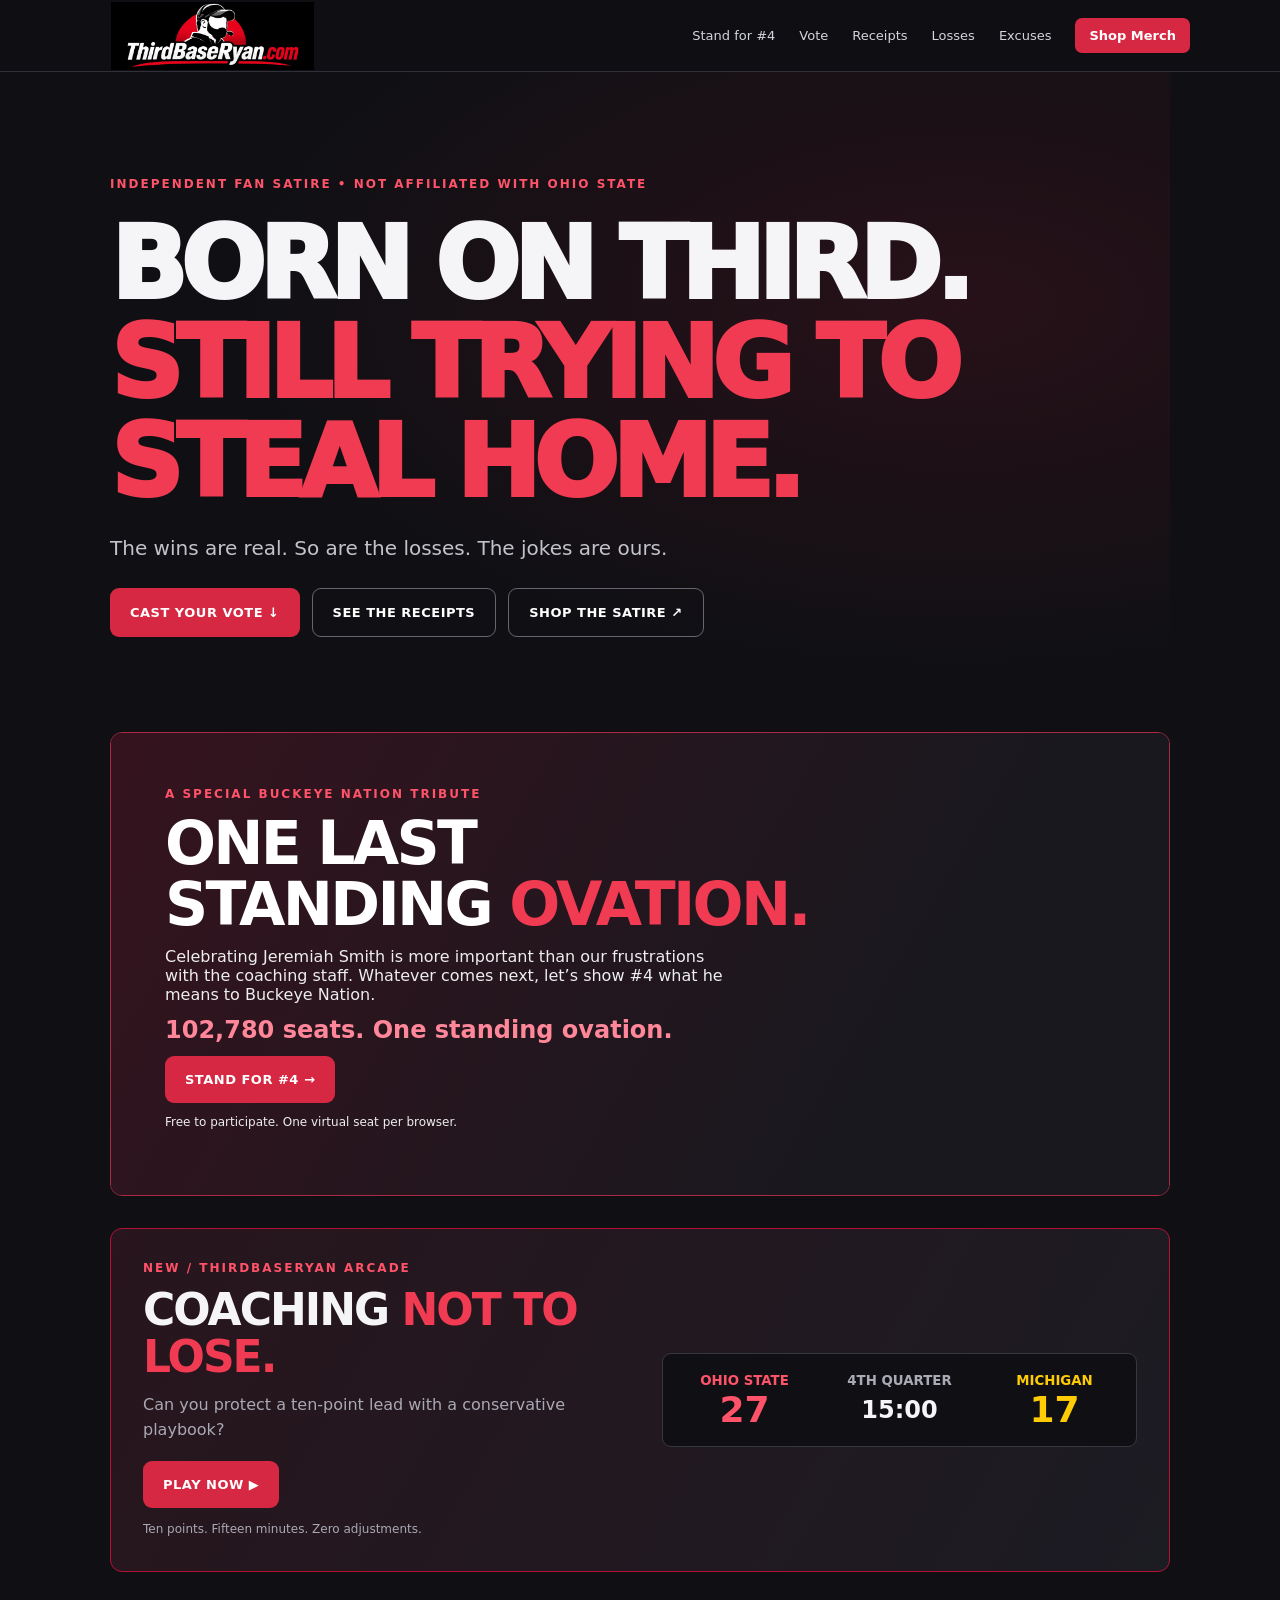
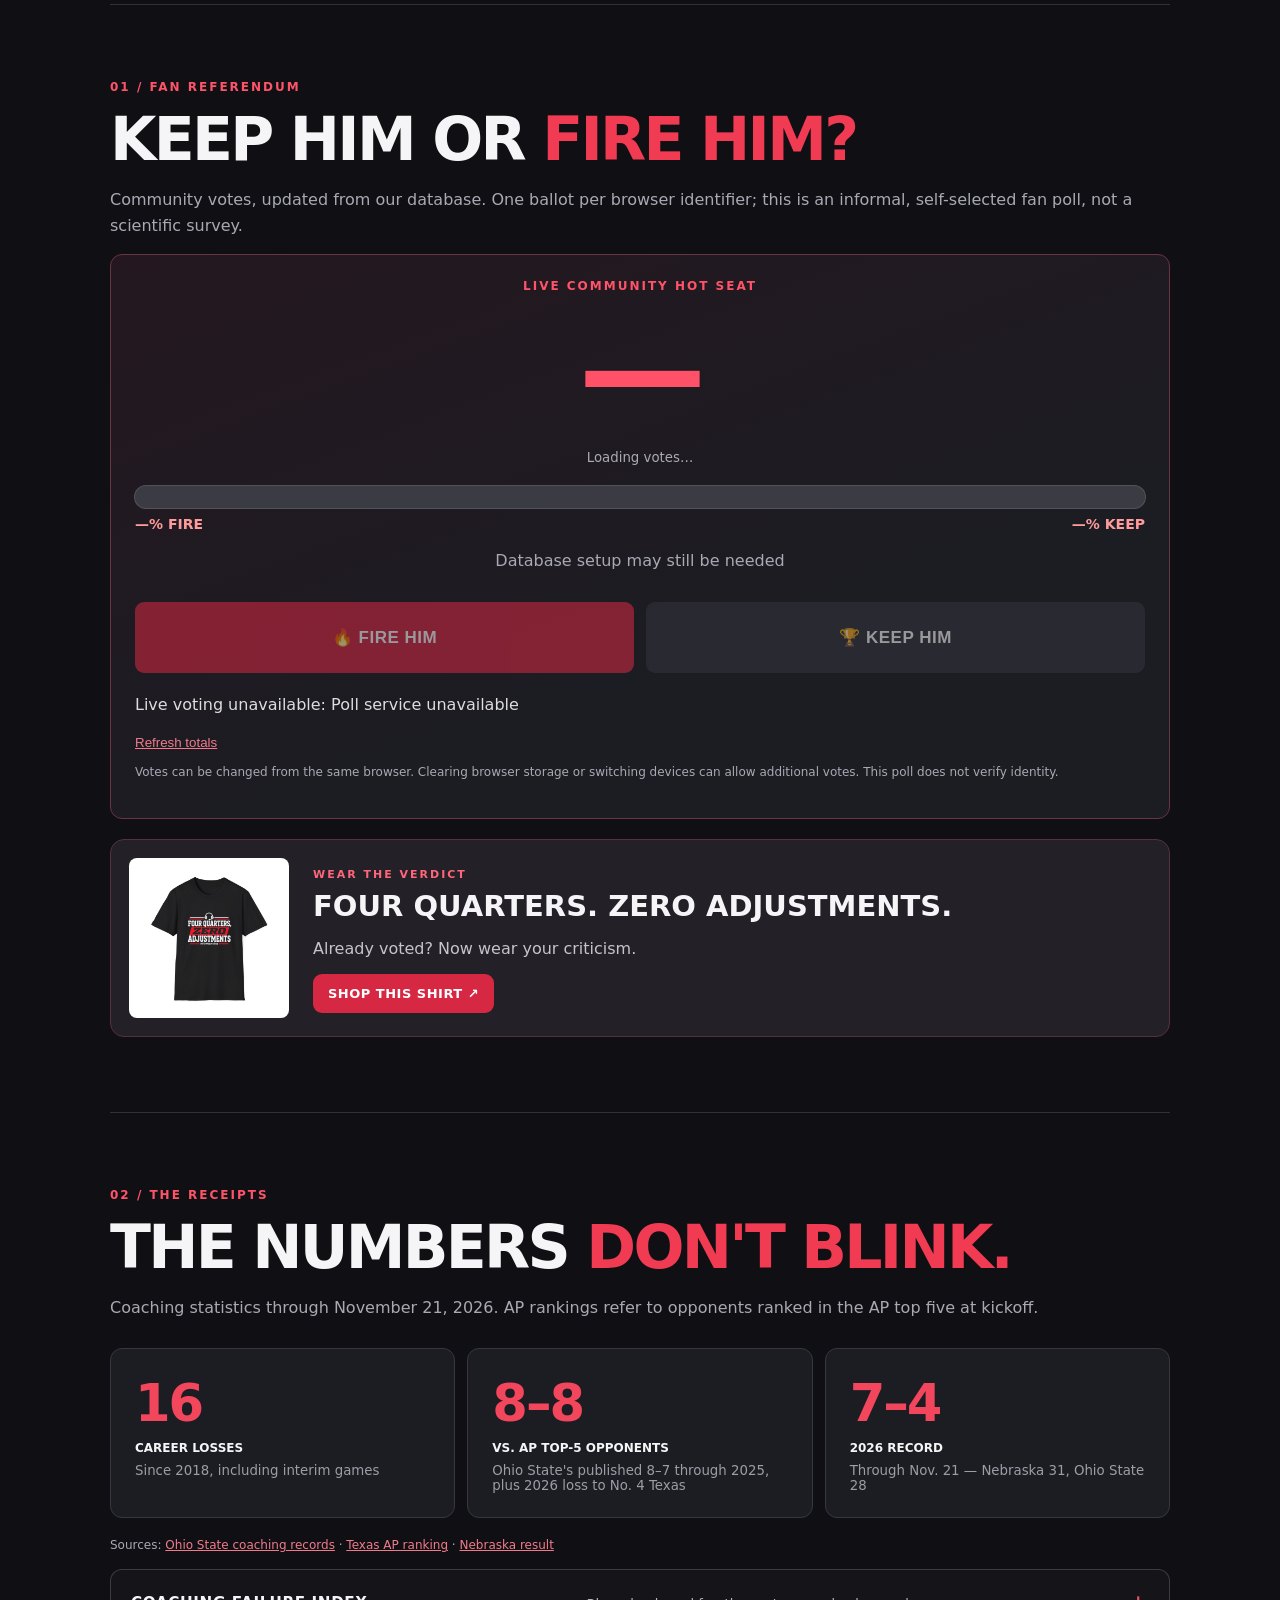
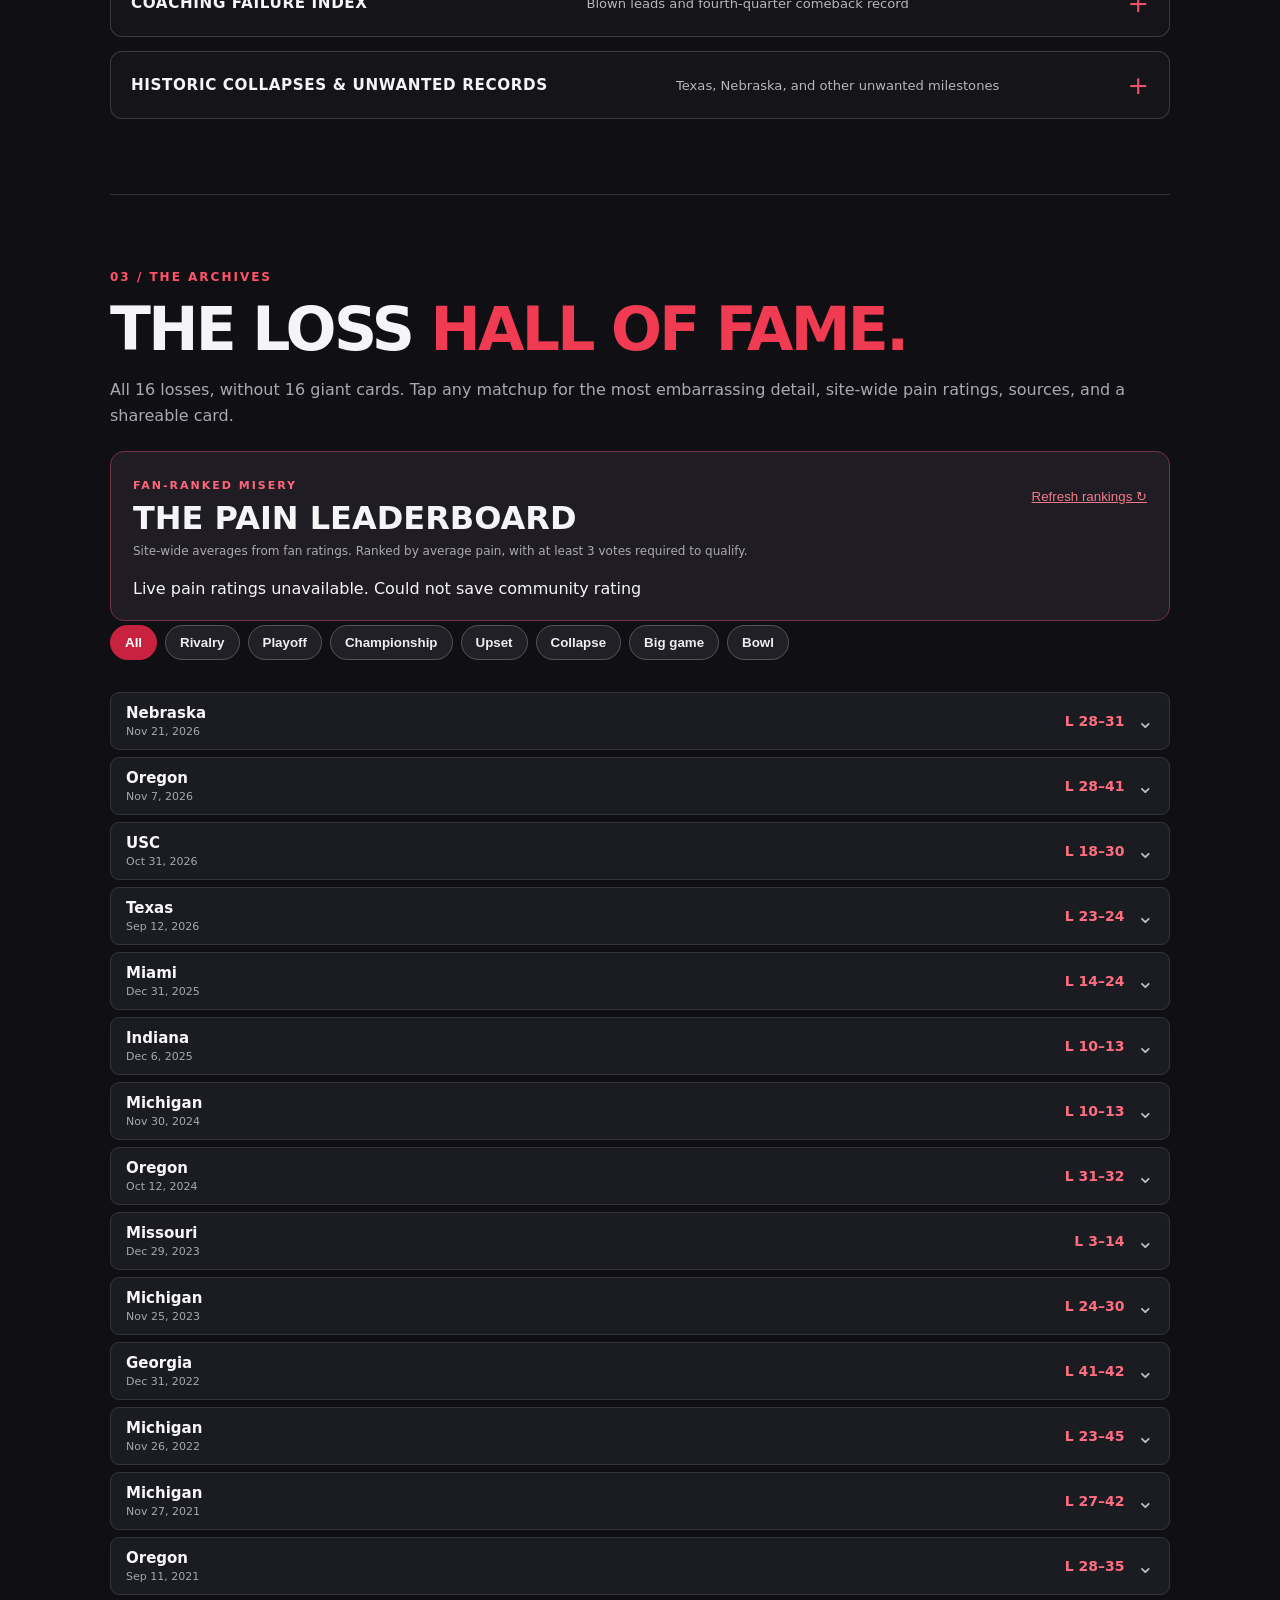
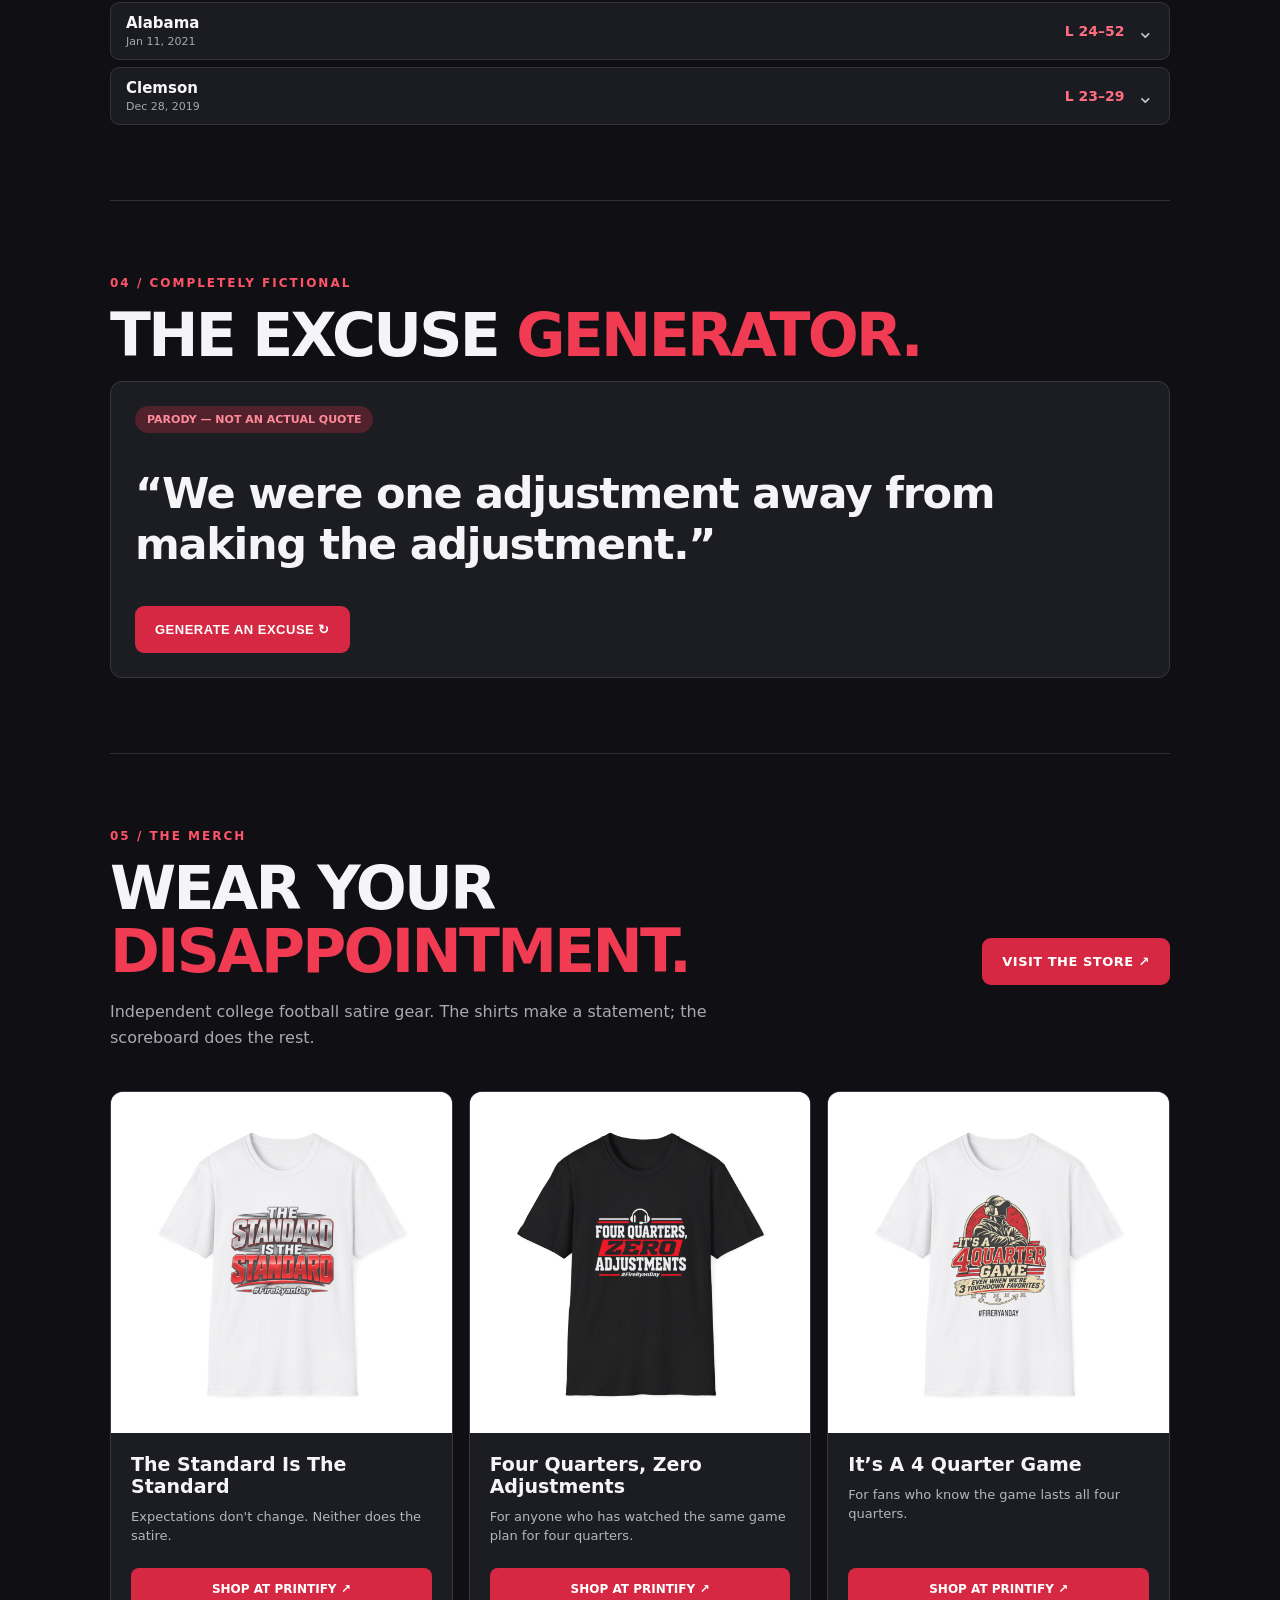
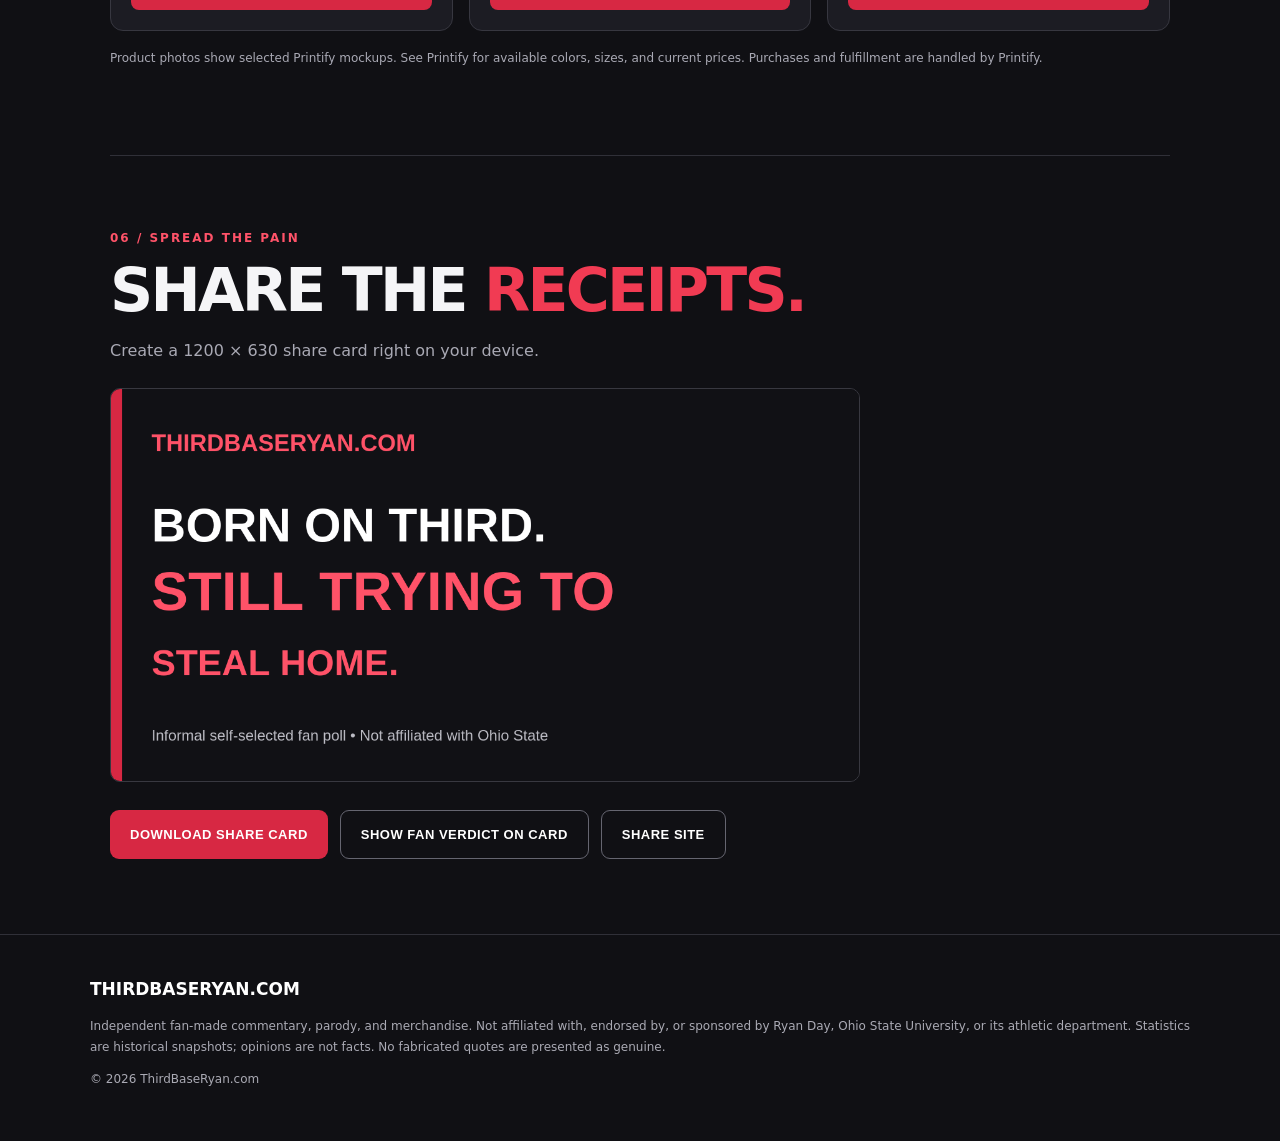
==== commit 0f8faf2f: "Add files via upload" ====
--- a/index.html
+++ b/index.html
@@ -28,7 +28,14 @@
 
 @media(max-width:700px){.brand-logo img{width:180px;max-height:58px}}
 @media(max-width:380px){.brand-logo img{width:155px}}
-</style></head><body><header><a class="brand brand-logo" href="#top" aria-label="ThirdBaseRyan.com — Home"><img src="images/thirdbaseryan-logo.webp" alt="ThirdBaseRyan.com — faceless bearded coach silhouette" width="270" height="90" decoding="async"/></a><button aria-expanded="false" aria-label="Toggle navigation" class="menu" id="menu">☰</button><nav id="nav"><a href="#vote">Vote</a><a href="#receipts">Receipts</a><a href="#losses">Losses</a><a href="#excuses">Excuses</a><a class="nav-shop" href="#merch">Shop Merch</a></nav></header><main id="top"><section class="hero"><div class="eyebrow">INDEPENDENT FAN SATIRE • NOT AFFILIATED WITH OHIO STATE</div><h1>BORN ON THIRD.<br/><em>STILL TRYING TO<br/>STEAL HOME.</em></h1><p>The wins are real. So are the losses. The jokes are ours.</p><div class="actions"><a class="btn" href="#vote">CAST YOUR VOTE ↓</a><a class="btn ghost" href="#receipts">SEE THE RECEIPTS</a><a class="btn ghost" href="#merch">SHOP THE SATIRE ↗</a></div></section><aside id="arcade-promo" aria-labelledby="arcade-promo-title" style="margin:0 0 32px;padding:clamp(18px,4vw,32px);border:1px solid #b51235;border-radius:12px;background:linear-gradient(120deg,#28151d,#1c1c23);display:flex;flex-wrap:wrap;align-items:center;gap:24px"><div style="flex:1 1 280px;min-width:0"><div class="eyebrow">NEW / THIRDBASERYAN ARCADE</div><h2 id="arcade-promo-title" style="font-size:clamp(28px,5vw,44px);margin:12px 0">COACHING <em>NOT TO LOSE.</em></h2><p class="muted" style="margin:0 0 18px">Can you protect a ten-point lead with a conservative playbook?</p><a class="btn" href="/arcade/coaching-not-to-lose/">PLAY NOW &#9654;</a><p class="muted small" style="margin:12px 0 0">Ten points. Fifteen minutes. Zero adjustments.</p></div><div style="flex:1 1 260px;display:grid;grid-template-columns:1fr 1fr 1fr;gap:8px;text-align:center;background:#101014;border:1px solid #373740;border-radius:9px;padding:16px 8px" aria-label="Starting score: Ohio State 27, Michigan 17, fourth quarter, 15 minutes remaining"><div><small style="color:#ff5369;font-weight:900">OHIO STATE</small><strong style="display:block;font-size:36px;color:#ff5369">27</strong></div><div><small style="color:#aaaab4;font-weight:900">4TH QUARTER</small><strong style="display:block;font-size:24px;margin-top:7px">15:00</strong></div><div><small style="color:#ffcb05;font-weight:900">MICHIGAN</small><strong style="display:block;font-size:36px;color:#ffcb05">17</strong></div></div></aside><section id="vote"><div class="sectionlabel">01 / FAN REFERENDUM</div><h2>KEEP HIM OR <em>FIRE HIM?</em></h2><p class="muted">Community votes, updated from our database. One ballot per browser identifier; this is an informal, self-selected fan poll, not a scientific survey.</p><div class="panel"><div class="hotseat"><span>LIVE COMMUNITY HOT SEAT</span><strong id="heatValue">—</strong><small id="heatLabel">Loading votes…</small><div aria-label="Percent voting fire" aria-valuemax="100" aria-valuemin="0" aria-valuenow="0" class="meter" id="heatMeter" role="progressbar"><div id="heatFill"></div></div><div class="meterLabels"><span id="firePct">—% FIRE</span><span id="keepPct">—% KEEP</span></div><p class="muted" id="voteCount">Loading…</p></div><div class="votegrid"><button class="vote fire" data-vote="fire" disabled="">🔥 FIRE HIM</button><button class="vote keep" data-vote="keep" disabled="">🏆 KEEP HIM</button></div><div aria-live="polite" class="result" id="voteResult">Connecting to community poll…</div><div class="post-vote-share" hidden="" id="postVoteShare"><p id="postVoteMessage"></p><button class="btn" id="shareMyVote">SHARE MY VOTE ↗</button></div><button class="textbtn" id="refreshVote">Refresh totals</button><p class="muted small">Votes can be changed from the same browser. Clearing browser storage or switching devices can allow additional votes. This poll does not verify identity.</p></div><aside class="featured-merch"><a class="featured-image" href="https://thirdbaseryan.printify.me/product/34878460" rel="noopener noreferrer" target="_blank"><img alt="Four Quarters, Zero Adjustments black shirt" loading="lazy" src="images/merch-zero-adjustments.jpg"/></a><div><span class="feature-kicker">WEAR THE VERDICT</span><h3>FOUR QUARTERS. ZERO ADJUSTMENTS.</h3><p>Already voted? Now wear your criticism.</p><a class="btn" href="https://thirdbaseryan.printify.me/product/34878460" rel="noopener noreferrer" target="_blank">SHOP THIS SHIRT ↗</a></div></aside></section><section id="receipts"><div class="sectionlabel">02 / THE RECEIPTS</div><h2>THE NUMBERS <em>DON'T BLINK.</em></h2><p class="muted">Coaching statistics through November 21, 2026. AP rankings refer to opponents ranked in the AP top five at kickoff.</p><div class="stats receipts-stats"><article class="stat"><strong>16</strong><span>CAREER LOSSES</span><small>Since 2018, including interim games</small></article><article class="stat"><strong>8–8</strong><span>VS. AP TOP-5 OPPONENTS</span><small>Ohio State's published 8–7 through 2025, plus 2026 loss to No. 4 Texas</small></article><article class="stat"><strong>7–4</strong><span>2026 RECORD</span><small>Through Nov. 21 — Nebraska 31, Ohio State 28</small></article></div><p class="sources">Sources: <a href="https://ohiostatebuckeyes.com/staff-directory/ryan-day/108" rel="noopener" target="_blank">Ohio State coaching records</a> · <a href="https://www.ncaa.com/news/football/article/2026-09-13/texas-climbs-no-1-oregon-plummets-latest-ap-top-25-college-football-rankings" rel="noopener" target="_blank">Texas AP ranking</a> · <a href="https://ohiostatebuckeyes.com/news/2026/11/21/football-buckeyes-drop-tightly-contested-game-at-nebraska" rel="noopener" target="_blank">Nebraska result</a></p><details class="stats-disclosure"><summary><strong>COACHING FAILURE INDEX</strong><span>Blown leads and fourth-quarter comeback record</span></summary><section aria-labelledby="failure-title" class="stats-detail-content" id="failure-index"><div class="sectionlabel">THE COACHING FAILURE INDEX / DOCUMENTED RESULTS</div><h2 id="failure-title">THE LEADS <em>DON'T LAST.</em></h2><p class="muted">Ryan Day era situational records from Ohio State's official pre-Nebraska game notes, published November 15, 2026. These are outcomes, not proof of why a game was lost.</p><div class="stats" style="display:grid;grid-template-columns:repeat(auto-fit,minmax(190px,1fr));gap:14px"><article class="stat"><strong>5</strong><span>LOSSES AFTER LEADING AT HALFTIME</span><small>Ohio State's record when ahead at halftime: 78–5</small></article><article class="stat"><strong>3</strong><span>LOSSES AFTER LEADING THROUGH Q3</span><small>Record when ahead after three quarters: 87–3</small></article><article class="stat"><strong>1–10</strong><span>WHEN TRAILING AFTER Q3</span><small>One win in eleven games entered the fourth quarter trailing</small></article></div><p class="muted small" style="margin-top:14px">These categories overlap and should not be summed. The November 21 Nebraska loss does not change any of these three figures: Ohio State trailed at halftime and was tied entering the fourth quarter.</p><p class="sources">Sources: <a href="https://ohiostatebuckeyes.com/documents/download/2026/11/15/11_Nebraska.pdf" rel="noopener noreferrer" target="_blank">Ohio State official Nebraska game notes (situational records)</a> · <a href="https://ohiostatebuckeyes.com/news/2026/11/21/football-buckeyes-drop-tightly-contested-game-at-nebraska" rel="noopener noreferrer" target="_blank">Nebraska quarter-by-quarter box score</a></p></section></details><details class="stats-disclosure"><summary><strong>HISTORIC COLLAPSES &amp; UNWANTED RECORDS</strong><span>Texas, Nebraska, and other unwanted milestones</span></summary><section aria-labelledby="historic-title" class="stats-detail-content" id="historic-collapses"><div class="sectionlabel">HISTORIC COLLAPSES &amp; UNWANTED RECORDS</div><h2 id="historic-title">HISTORY MADE. <em>FOR THE WRONG REASONS.</em></h2><p class="muted">A few records nobody in Columbus wanted to set. Verified results through November 21, 2026.</p><div class="stats" style="display:grid;grid-template-columns:repeat(auto-fit,minmax(210px,1fr));gap:14px"><article class="stat"><strong>20</strong><span>POINT LEAD BLOWN VS. TEXAS</span><small>Led 20–3 at halftime and 23–3 in the third quarter; lost 24–23. Ohio State had previously been 309–0 with a 17+ point halftime lead.</small></article><article class="stat"><strong>31</strong><span>NEBRASKA'S RANKED-LOSS STREAK ENDED</span><small>Nebraska snapped 31 straight losses to AP Top-25 opponents by beating Ohio State 31–28 on Nov. 21, 2026.</small></article><article class="stat"><strong>3</strong><span>LOSSES TO UNRANKED TEAMS IN 2026</span><small>Ohio State reached three losses to unranked opponents in one season for the first time since 2011.</small></article></div><p class="muted small" style="margin-top:14px">The Texas comeback is one game reflected in multiple statistics above. Records describe outcomes, not proof of an individual coach's responsibility.</p><p class="sources">Sources: <a href="https://ohiostatebuckeyes.com/news/2026/9/13/football-no-1-ohio-state-falls-on-the-road-at-no-4-texas" rel="noopener noreferrer" target="_blank">Ohio State–Texas official recap</a> · <a href="https://www.elevenwarriors.com/ohio-state-football/2026/09/163835/ohio-state-blows-20-point-fourth-quarter-lead-suffers-24-23-loss-to-texas" rel="noopener noreferrer" target="_blank">Texas historic halftime record</a> · <a href="https://www.cbssports.com/college-football/gametracker/NCAAF_20261121_OHIOST%40NEB/" rel="noopener noreferrer" target="_blank">Nebraska upset and unranked-loss milestone</a></p></section></details></section><section id="losses"><div class="sectionlabel">03 / THE ARCHIVES</div><h2>THE LOSS <em>HALL OF FAME.</em></h2><p class="muted">All 16 losses, without 16 giant cards. Tap any matchup for the most embarrassing detail, site-wide pain ratings, sources, and a shareable card.</p><div aria-labelledby="pain-leaderboard-title" class="pain-leaderboard"><div class="pain-board-head"><div><span class="feature-kicker">FAN-RANKED MISERY</span><h3 id="pain-leaderboard-title">THE PAIN LEADERBOARD</h3><p class="muted small">Site-wide averages from fan ratings. Ranked by average pain, with at least 3 votes required to qualify.</p></div><button class="textbtn" id="refreshPain" type="button">Refresh rankings ↻</button></div><div aria-live="polite" class="pain-board-list" id="painLeaderboard"><p class="muted">Loading community rankings…</p></div></div><div class="losslist" id="lossList"></div></section><section id="excuses"><div class="sectionlabel">04 / COMPLETELY FICTIONAL</div><h2>THE EXCUSE <em>GENERATOR.</em></h2><div class="panel quote"><span class="pill">PARODY — NOT AN ACTUAL QUOTE</span><blockquote id="excuse">“We were one adjustment away from making the adjustment.”</blockquote><button class="btn" id="nextExcuse">GENERATE AN EXCUSE ↻</button></div></section><section aria-labelledby="merch-title" id="merch"><div class="sectionlabel">05 / THE MERCH</div><div class="merch-intro"><div><h2 id="merch-title">WEAR YOUR <em>DISAPPOINTMENT.</em></h2><p class="muted">Independent college football satire gear. The shirts make a statement; the scoreboard does the rest.</p></div><a class="btn" href="https://thirdbaseryan.printify.me/" rel="noopener noreferrer" target="_blank">VISIT THE STORE ↗</a></div><div class="merch-grid"><article class="merch-card"><div class="merch-art merch-photo"><img alt="The Standard Is The Standard white T-shirt product mockup" height="1200" loading="lazy" src="images/merch-standard.jpg" width="1200"/></div><div class="merch-info"><h3>The Standard Is The Standard</h3><p>Expectations don't change. Neither does the satire.</p><a aria-label="Shop The Standard Is The Standard at Printify" href="https://thirdbaseryan.printify.me/product/34878216" rel="noopener noreferrer" target="_blank">SHOP AT PRINTIFY ↗</a></div></article><article class="merch-card"><div class="merch-art merch-photo"><img alt="Four Quarters Zero Adjustments black T-shirt product mockup" height="1200" loading="lazy" src="images/merch-zero-adjustments.jpg" width="1200"/></div><div class="merch-info"><h3>Four Quarters, Zero Adjustments</h3><p>For anyone who has watched the same game plan for four quarters.</p><a aria-label="Shop Four Quarters Zero Adjustments at Printify" href="https://thirdbaseryan.printify.me/product/34878460" rel="noopener noreferrer" target="_blank">SHOP AT PRINTIFY ↗</a></div></article><article class="merch-card"><div class="merch-art merch-photo"><img alt="It’s A 4 Quarter Game white T-shirt product mockup" height="1200" loading="lazy" src="images/merch-four-quarter-game.jpg" width="1200"/></div><div class="merch-info"><h3>It’s A 4 Quarter Game</h3><p>For fans who know the game lasts all four quarters.</p><a aria-label="Shop It’s A 4 Quarter Game at Printify" href="https://thirdbaseryan.printify.me/product/34878092" rel="noopener noreferrer" target="_blank">SHOP AT PRINTIFY ↗</a></div></article></div><p class="merch-note">Product photos show selected Printify mockups. See Printify for available colors, sizes, and current prices. Purchases and fulfillment are handled by Printify.</p></section><section id="share"><div class="sectionlabel">06 / SPREAD THE PAIN</div><h2>SHARE THE <em>RECEIPTS.</em></h2><p class="muted">Create a 1200 × 630 share card right on your device.</p><canvas aria-label="Share card preview" height="630" id="shareCanvas" width="1200"></canvas><div class="actions"><button class="btn" id="download">DOWNLOAD SHARE CARD</button><button class="btn ghost" id="verdictCard">SHOW FAN VERDICT ON CARD</button><button class="btn ghost" id="shareButton">SHARE SITE</button></div></section></main><footer><b>THIRDBASERYAN.COM</b><p>Independent fan-made commentary, parody, and merchandise. Not affiliated with, endorsed by, or sponsored by Ryan Day, Ohio State University, or its athletic department. Statistics are historical snapshots; opinions are not facts. No fabricated quotes are presented as genuine.</p><p>© <span id="year"></span> ThirdBaseRyan.com</p></footer>
+
+/* Standing ovation homepage feature */
+#ovation-promo{margin:0 0 32px;border:1px solid #a82b43;border-radius:12px;overflow:hidden;background:#18181e;color:#fff}
+#ovation-promo .ovation-cover{padding:clamp(24px,5vw,54px);background:linear-gradient(120deg,#35131e,#18181e 75%);text-align:left}
+#ovation-promo h2{font-size:clamp(32px,6vw,60px);line-height:1.02;margin:12px 0;color:white}
+#ovation-promo p{max-width:560px;color:#eee;margin:12px 0}
+#ovation-promo .ovation-count{font-weight:800;color:#ff8799;font-size:clamp(17px,3vw,24px)}
+</style></head><body><header><a class="brand brand-logo" href="#top" aria-label="ThirdBaseRyan.com — Home"><img src="images/thirdbaseryan-logo.webp" alt="ThirdBaseRyan.com — faceless bearded coach silhouette" width="270" height="90" decoding="async"/></a><button aria-expanded="false" aria-label="Toggle navigation" class="menu" id="menu">☰</button><nav id="nav"><a href="/stand-for-4/">Stand for #4</a><a href="#vote">Vote</a><a href="#receipts">Receipts</a><a href="#losses">Losses</a><a href="#excuses">Excuses</a><a class="nav-shop" href="#merch">Shop Merch</a></nav></header><main id="top"><section class="hero"><div class="eyebrow">INDEPENDENT FAN SATIRE • NOT AFFILIATED WITH OHIO STATE</div><h1>BORN ON THIRD.<br/><em>STILL TRYING TO<br/>STEAL HOME.</em></h1><p>The wins are real. So are the losses. The jokes are ours.</p><div class="actions"><a class="btn" href="#vote">CAST YOUR VOTE ↓</a><a class="btn ghost" href="#receipts">SEE THE RECEIPTS</a><a class="btn ghost" href="#merch">SHOP THE SATIRE ↗</a></div></section><aside id="ovation-promo" aria-labelledby="ovation-promo-title"><div class="ovation-cover"><div class="eyebrow">A SPECIAL BUCKEYE NATION TRIBUTE</div><h2 id="ovation-promo-title">ONE LAST<br/>STANDING <em>OVATION.</em></h2><p>Celebrating Jeremiah Smith is more important than our frustrations with the coaching staff. Whatever comes next, let&#8217;s show #4 what he means to Buckeye Nation.</p><p class="ovation-count">102,780 seats. One standing ovation.</p><a class="btn" href="/stand-for-4/">STAND FOR #4 &#8594;</a><p class="small">Free to participate. One virtual seat per browser.</p></div></aside><aside id="arcade-promo" aria-labelledby="arcade-promo-title" style="margin:0 0 32px;padding:clamp(18px,4vw,32px);border:1px solid #b51235;border-radius:12px;background:linear-gradient(120deg,#28151d,#1c1c23);display:flex;flex-wrap:wrap;align-items:center;gap:24px"><div style="flex:1 1 280px;min-width:0"><div class="eyebrow">NEW / THIRDBASERYAN ARCADE</div><h2 id="arcade-promo-title" style="font-size:clamp(28px,5vw,44px);margin:12px 0">COACHING <em>NOT TO LOSE.</em></h2><p class="muted" style="margin:0 0 18px">Can you protect a ten-point lead with a conservative playbook?</p><a class="btn" href="/arcade/coaching-not-to-lose/">PLAY NOW &#9654;</a><p class="muted small" style="margin:12px 0 0">Ten points. Fifteen minutes. Zero adjustments.</p></div><div style="flex:1 1 260px;display:grid;grid-template-columns:1fr 1fr 1fr;gap:8px;text-align:center;background:#101014;border:1px solid #373740;border-radius:9px;padding:16px 8px" aria-label="Starting score: Ohio State 27, Michigan 17, fourth quarter, 15 minutes remaining"><div><small style="color:#ff5369;font-weight:900">OHIO STATE</small><strong style="display:block;font-size:36px;color:#ff5369">27</strong></div><div><small style="color:#aaaab4;font-weight:900">4TH QUARTER</small><strong style="display:block;font-size:24px;margin-top:7px">15:00</strong></div><div><small style="color:#ffcb05;font-weight:900">MICHIGAN</small><strong style="display:block;font-size:36px;color:#ffcb05">17</strong></div></div></aside><section id="vote"><div class="sectionlabel">01 / FAN REFERENDUM</div><h2>KEEP HIM OR <em>FIRE HIM?</em></h2><p class="muted">Community votes, updated from our database. One ballot per browser identifier; this is an informal, self-selected fan poll, not a scientific survey.</p><div class="panel"><div class="hotseat"><span>LIVE COMMUNITY HOT SEAT</span><strong id="heatValue">—</strong><small id="heatLabel">Loading votes…</small><div aria-label="Percent voting fire" aria-valuemax="100" aria-valuemin="0" aria-valuenow="0" class="meter" id="heatMeter" role="progressbar"><div id="heatFill"></div></div><div class="meterLabels"><span id="firePct">—% FIRE</span><span id="keepPct">—% KEEP</span></div><p class="muted" id="voteCount">Loading…</p></div><div class="votegrid"><button class="vote fire" data-vote="fire" disabled="">🔥 FIRE HIM</button><button class="vote keep" data-vote="keep" disabled="">🏆 KEEP HIM</button></div><div aria-live="polite" class="result" id="voteResult">Connecting to community poll…</div><div class="post-vote-share" hidden="" id="postVoteShare"><p id="postVoteMessage"></p><button class="btn" id="shareMyVote">SHARE MY VOTE ↗</button></div><button class="textbtn" id="refreshVote">Refresh totals</button><p class="muted small">Votes can be changed from the same browser. Clearing browser storage or switching devices can allow additional votes. This poll does not verify identity.</p></div><aside class="featured-merch"><a class="featured-image" href="https://thirdbaseryan.printify.me/product/34878460" rel="noopener noreferrer" target="_blank"><img alt="Four Quarters, Zero Adjustments black shirt" loading="lazy" src="images/merch-zero-adjustments.jpg"/></a><div><span class="feature-kicker">WEAR THE VERDICT</span><h3>FOUR QUARTERS. ZERO ADJUSTMENTS.</h3><p>Already voted? Now wear your criticism.</p><a class="btn" href="https://thirdbaseryan.printify.me/product/34878460" rel="noopener noreferrer" target="_blank">SHOP THIS SHIRT ↗</a></div></aside></section><section id="receipts"><div class="sectionlabel">02 / THE RECEIPTS</div><h2>THE NUMBERS <em>DON'T BLINK.</em></h2><p class="muted">Coaching statistics through November 21, 2026. AP rankings refer to opponents ranked in the AP top five at kickoff.</p><div class="stats receipts-stats"><article class="stat"><strong>16</strong><span>CAREER LOSSES</span><small>Since 2018, including interim games</small></article><article class="stat"><strong>8–8</strong><span>VS. AP TOP-5 OPPONENTS</span><small>Ohio State's published 8–7 through 2025, plus 2026 loss to No. 4 Texas</small></article><article class="stat"><strong>7–4</strong><span>2026 RECORD</span><small>Through Nov. 21 — Nebraska 31, Ohio State 28</small></article></div><p class="sources">Sources: <a href="https://ohiostatebuckeyes.com/staff-directory/ryan-day/108" rel="noopener" target="_blank">Ohio State coaching records</a> · <a href="https://www.ncaa.com/news/football/article/2026-09-13/texas-climbs-no-1-oregon-plummets-latest-ap-top-25-college-football-rankings" rel="noopener" target="_blank">Texas AP ranking</a> · <a href="https://ohiostatebuckeyes.com/news/2026/11/21/football-buckeyes-drop-tightly-contested-game-at-nebraska" rel="noopener" target="_blank">Nebraska result</a></p><details class="stats-disclosure"><summary><strong>COACHING FAILURE INDEX</strong><span>Blown leads and fourth-quarter comeback record</span></summary><section aria-labelledby="failure-title" class="stats-detail-content" id="failure-index"><div class="sectionlabel">THE COACHING FAILURE INDEX / DOCUMENTED RESULTS</div><h2 id="failure-title">THE LEADS <em>DON'T LAST.</em></h2><p class="muted">Ryan Day era situational records from Ohio State's official pre-Nebraska game notes, published November 15, 2026. These are outcomes, not proof of why a game was lost.</p><div class="stats" style="display:grid;grid-template-columns:repeat(auto-fit,minmax(190px,1fr));gap:14px"><article class="stat"><strong>5</strong><span>LOSSES AFTER LEADING AT HALFTIME</span><small>Ohio State's record when ahead at halftime: 78–5</small></article><article class="stat"><strong>3</strong><span>LOSSES AFTER LEADING THROUGH Q3</span><small>Record when ahead after three quarters: 87–3</small></article><article class="stat"><strong>1–10</strong><span>WHEN TRAILING AFTER Q3</span><small>One win in eleven games entered the fourth quarter trailing</small></article></div><p class="muted small" style="margin-top:14px">These categories overlap and should not be summed. The November 21 Nebraska loss does not change any of these three figures: Ohio State trailed at halftime and was tied entering the fourth quarter.</p><p class="sources">Sources: <a href="https://ohiostatebuckeyes.com/documents/download/2026/11/15/11_Nebraska.pdf" rel="noopener noreferrer" target="_blank">Ohio State official Nebraska game notes (situational records)</a> · <a href="https://ohiostatebuckeyes.com/news/2026/11/21/football-buckeyes-drop-tightly-contested-game-at-nebraska" rel="noopener noreferrer" target="_blank">Nebraska quarter-by-quarter box score</a></p></section></details><details class="stats-disclosure"><summary><strong>HISTORIC COLLAPSES &amp; UNWANTED RECORDS</strong><span>Texas, Nebraska, and other unwanted milestones</span></summary><section aria-labelledby="historic-title" class="stats-detail-content" id="historic-collapses"><div class="sectionlabel">HISTORIC COLLAPSES &amp; UNWANTED RECORDS</div><h2 id="historic-title">HISTORY MADE. <em>FOR THE WRONG REASONS.</em></h2><p class="muted">A few records nobody in Columbus wanted to set. Verified results through November 21, 2026.</p><div class="stats" style="display:grid;grid-template-columns:repeat(auto-fit,minmax(210px,1fr));gap:14px"><article class="stat"><strong>20</strong><span>POINT LEAD BLOWN VS. TEXAS</span><small>Led 20–3 at halftime and 23–3 in the third quarter; lost 24–23. Ohio State had previously been 309–0 with a 17+ point halftime lead.</small></article><article class="stat"><strong>31</strong><span>NEBRASKA'S RANKED-LOSS STREAK ENDED</span><small>Nebraska snapped 31 straight losses to AP Top-25 opponents by beating Ohio State 31–28 on Nov. 21, 2026.</small></article><article class="stat"><strong>3</strong><span>LOSSES TO UNRANKED TEAMS IN 2026</span><small>Ohio State reached three losses to unranked opponents in one season for the first time since 2011.</small></article></div><p class="muted small" style="margin-top:14px">The Texas comeback is one game reflected in multiple statistics above. Records describe outcomes, not proof of an individual coach's responsibility.</p><p class="sources">Sources: <a href="https://ohiostatebuckeyes.com/news/2026/9/13/football-no-1-ohio-state-falls-on-the-road-at-no-4-texas" rel="noopener noreferrer" target="_blank">Ohio State–Texas official recap</a> · <a href="https://www.elevenwarriors.com/ohio-state-football/2026/09/163835/ohio-state-blows-20-point-fourth-quarter-lead-suffers-24-23-loss-to-texas" rel="noopener noreferrer" target="_blank">Texas historic halftime record</a> · <a href="https://www.cbssports.com/college-football/gametracker/NCAAF_20261121_OHIOST%40NEB/" rel="noopener noreferrer" target="_blank">Nebraska upset and unranked-loss milestone</a></p></section></details></section><section id="losses"><div class="sectionlabel">03 / THE ARCHIVES</div><h2>THE LOSS <em>HALL OF FAME.</em></h2><p class="muted">All 16 losses, without 16 giant cards. Tap any matchup for the most embarrassing detail, site-wide pain ratings, sources, and a shareable card.</p><div aria-labelledby="pain-leaderboard-title" class="pain-leaderboard"><div class="pain-board-head"><div><span class="feature-kicker">FAN-RANKED MISERY</span><h3 id="pain-leaderboard-title">THE PAIN LEADERBOARD</h3><p class="muted small">Site-wide averages from fan ratings. Ranked by average pain, with at least 3 votes required to qualify.</p></div><button class="textbtn" id="refreshPain" type="button">Refresh rankings ↻</button></div><div aria-live="polite" class="pain-board-list" id="painLeaderboard"><p class="muted">Loading community rankings…</p></div></div><div class="losslist" id="lossList"></div></section><section id="excuses"><div class="sectionlabel">04 / COMPLETELY FICTIONAL</div><h2>THE EXCUSE <em>GENERATOR.</em></h2><div class="panel quote"><span class="pill">PARODY — NOT AN ACTUAL QUOTE</span><blockquote id="excuse">“We were one adjustment away from making the adjustment.”</blockquote><button class="btn" id="nextExcuse">GENERATE AN EXCUSE ↻</button></div></section><section aria-labelledby="merch-title" id="merch"><div class="sectionlabel">05 / THE MERCH</div><div class="merch-intro"><div><h2 id="merch-title">WEAR YOUR <em>DISAPPOINTMENT.</em></h2><p class="muted">Independent college football satire gear. The shirts make a statement; the scoreboard does the rest.</p></div><a class="btn" href="https://thirdbaseryan.printify.me/" rel="noopener noreferrer" target="_blank">VISIT THE STORE ↗</a></div><div class="merch-grid"><article class="merch-card"><div class="merch-art merch-photo"><img alt="The Standard Is The Standard white T-shirt product mockup" height="1200" loading="lazy" src="images/merch-standard.jpg" width="1200"/></div><div class="merch-info"><h3>The Standard Is The Standard</h3><p>Expectations don't change. Neither does the satire.</p><a aria-label="Shop The Standard Is The Standard at Printify" href="https://thirdbaseryan.printify.me/product/34878216" rel="noopener noreferrer" target="_blank">SHOP AT PRINTIFY ↗</a></div></article><article class="merch-card"><div class="merch-art merch-photo"><img alt="Four Quarters Zero Adjustments black T-shirt product mockup" height="1200" loading="lazy" src="images/merch-zero-adjustments.jpg" width="1200"/></div><div class="merch-info"><h3>Four Quarters, Zero Adjustments</h3><p>For anyone who has watched the same game plan for four quarters.</p><a aria-label="Shop Four Quarters Zero Adjustments at Printify" href="https://thirdbaseryan.printify.me/product/34878460" rel="noopener noreferrer" target="_blank">SHOP AT PRINTIFY ↗</a></div></article><article class="merch-card"><div class="merch-art merch-photo"><img alt="It’s A 4 Quarter Game white T-shirt product mockup" height="1200" loading="lazy" src="images/merch-four-quarter-game.jpg" width="1200"/></div><div class="merch-info"><h3>It’s A 4 Quarter Game</h3><p>For fans who know the game lasts all four quarters.</p><a aria-label="Shop It’s A 4 Quarter Game at Printify" href="https://thirdbaseryan.printify.me/product/34878092" rel="noopener noreferrer" target="_blank">SHOP AT PRINTIFY ↗</a></div></article></div><p class="merch-note">Product photos show selected Printify mockups. See Printify for available colors, sizes, and current prices. Purchases and fulfillment are handled by Printify.</p></section><section id="share"><div class="sectionlabel">06 / SPREAD THE PAIN</div><h2>SHARE THE <em>RECEIPTS.</em></h2><p class="muted">Create a 1200 × 630 share card right on your device.</p><canvas aria-label="Share card preview" height="630" id="shareCanvas" width="1200"></canvas><div class="actions"><button class="btn" id="download">DOWNLOAD SHARE CARD</button><button class="btn ghost" id="verdictCard">SHOW FAN VERDICT ON CARD</button><button class="btn ghost" id="shareButton">SHARE SITE</button></div></section></main><footer><b>THIRDBASERYAN.COM</b><p>Independent fan-made commentary, parody, and merchandise. Not affiliated with, endorsed by, or sponsored by Ryan Day, Ohio State University, or its athletic department. Statistics are historical snapshots; opinions are not facts. No fabricated quotes are presented as genuine.</p><p>© <span id="year"></span> ThirdBaseRyan.com</p></footer>
 <!-- Site interaction analytics: clicks are not necessarily successful votes, shares, or purchases. -->
 <script>
 (function () {
